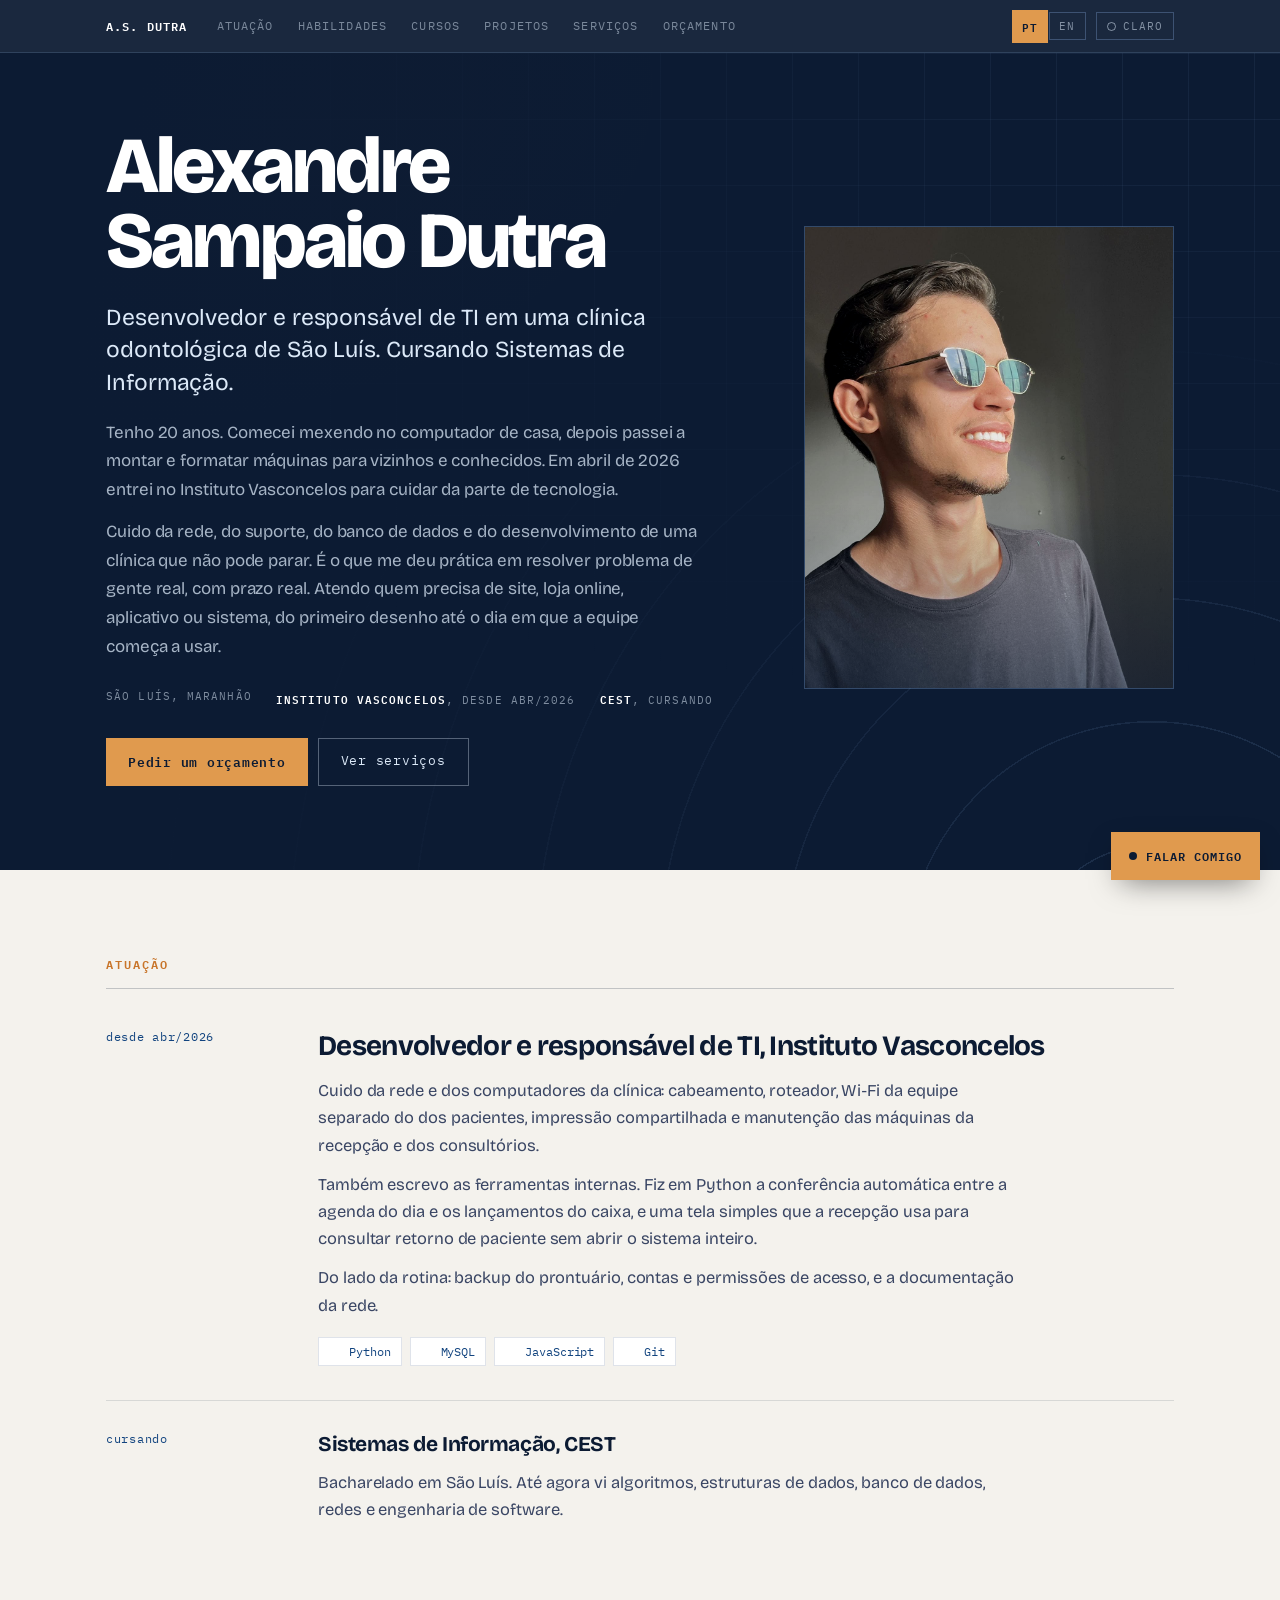
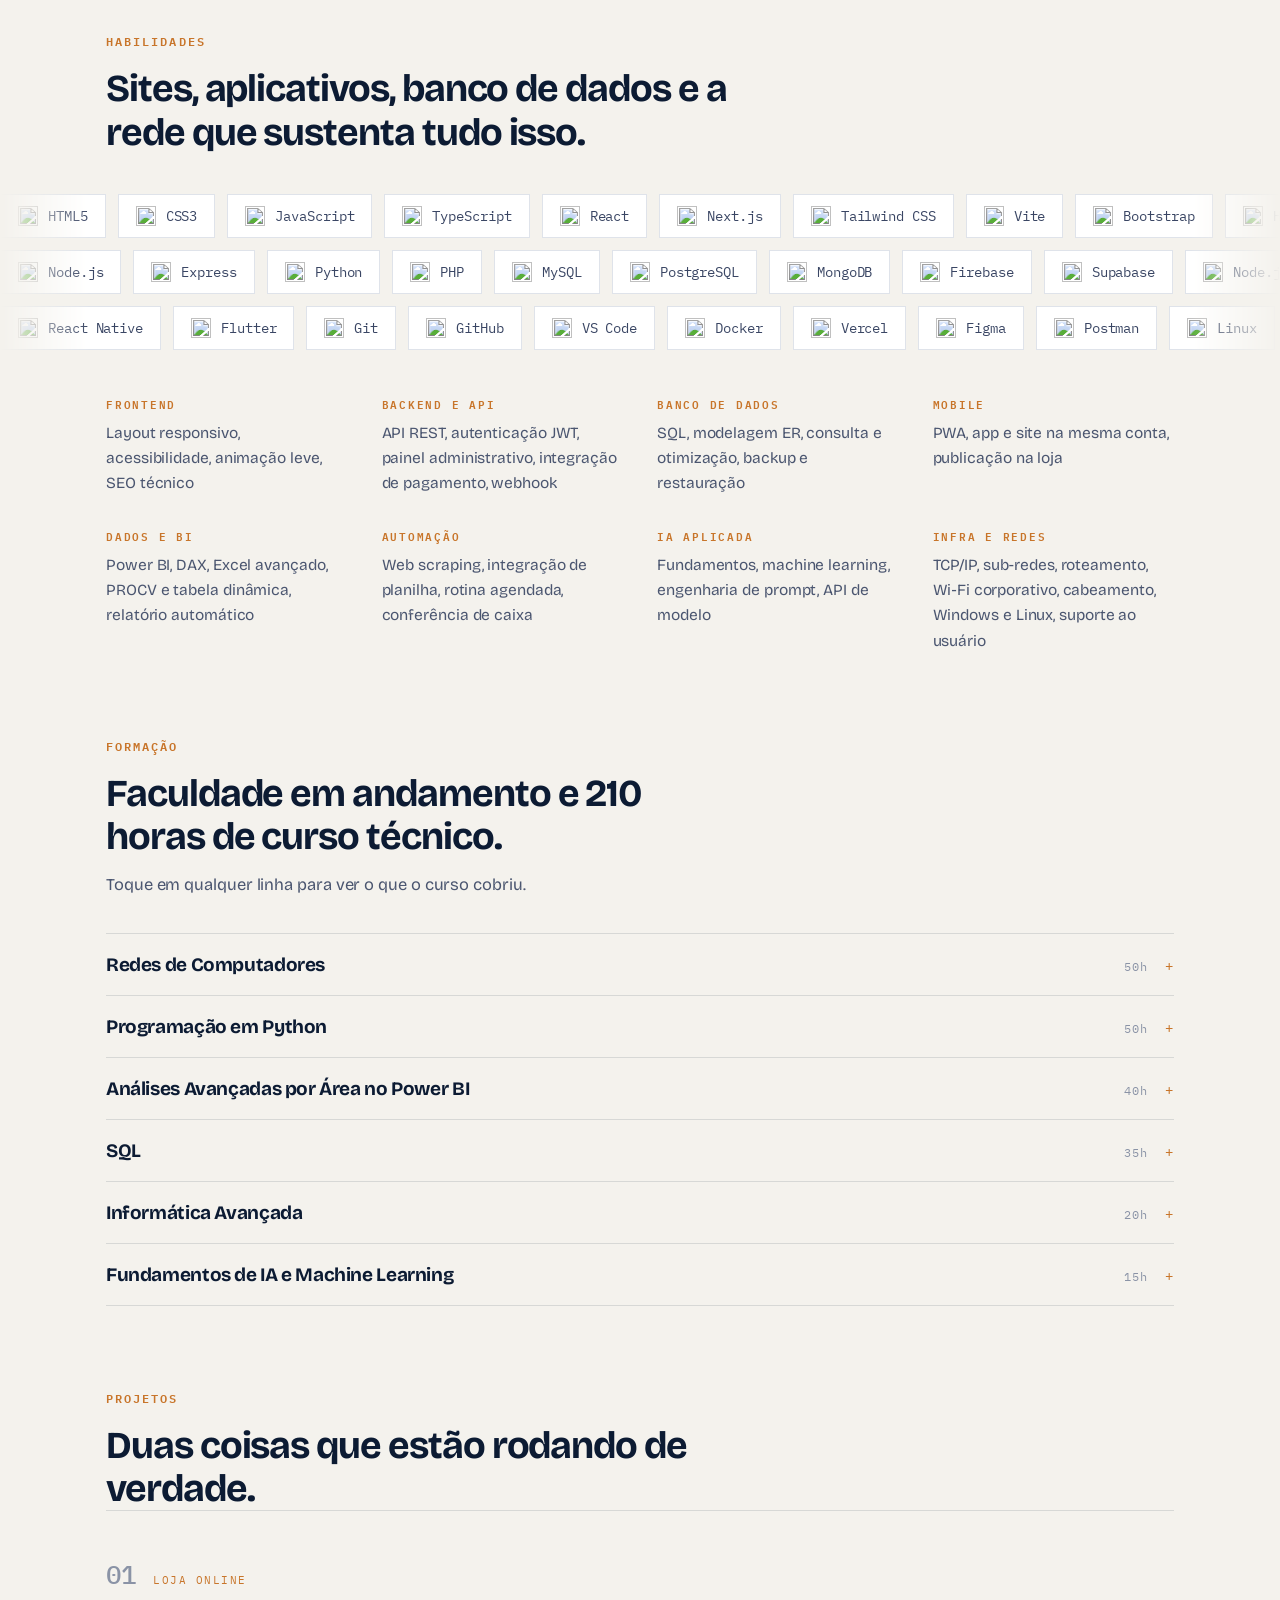
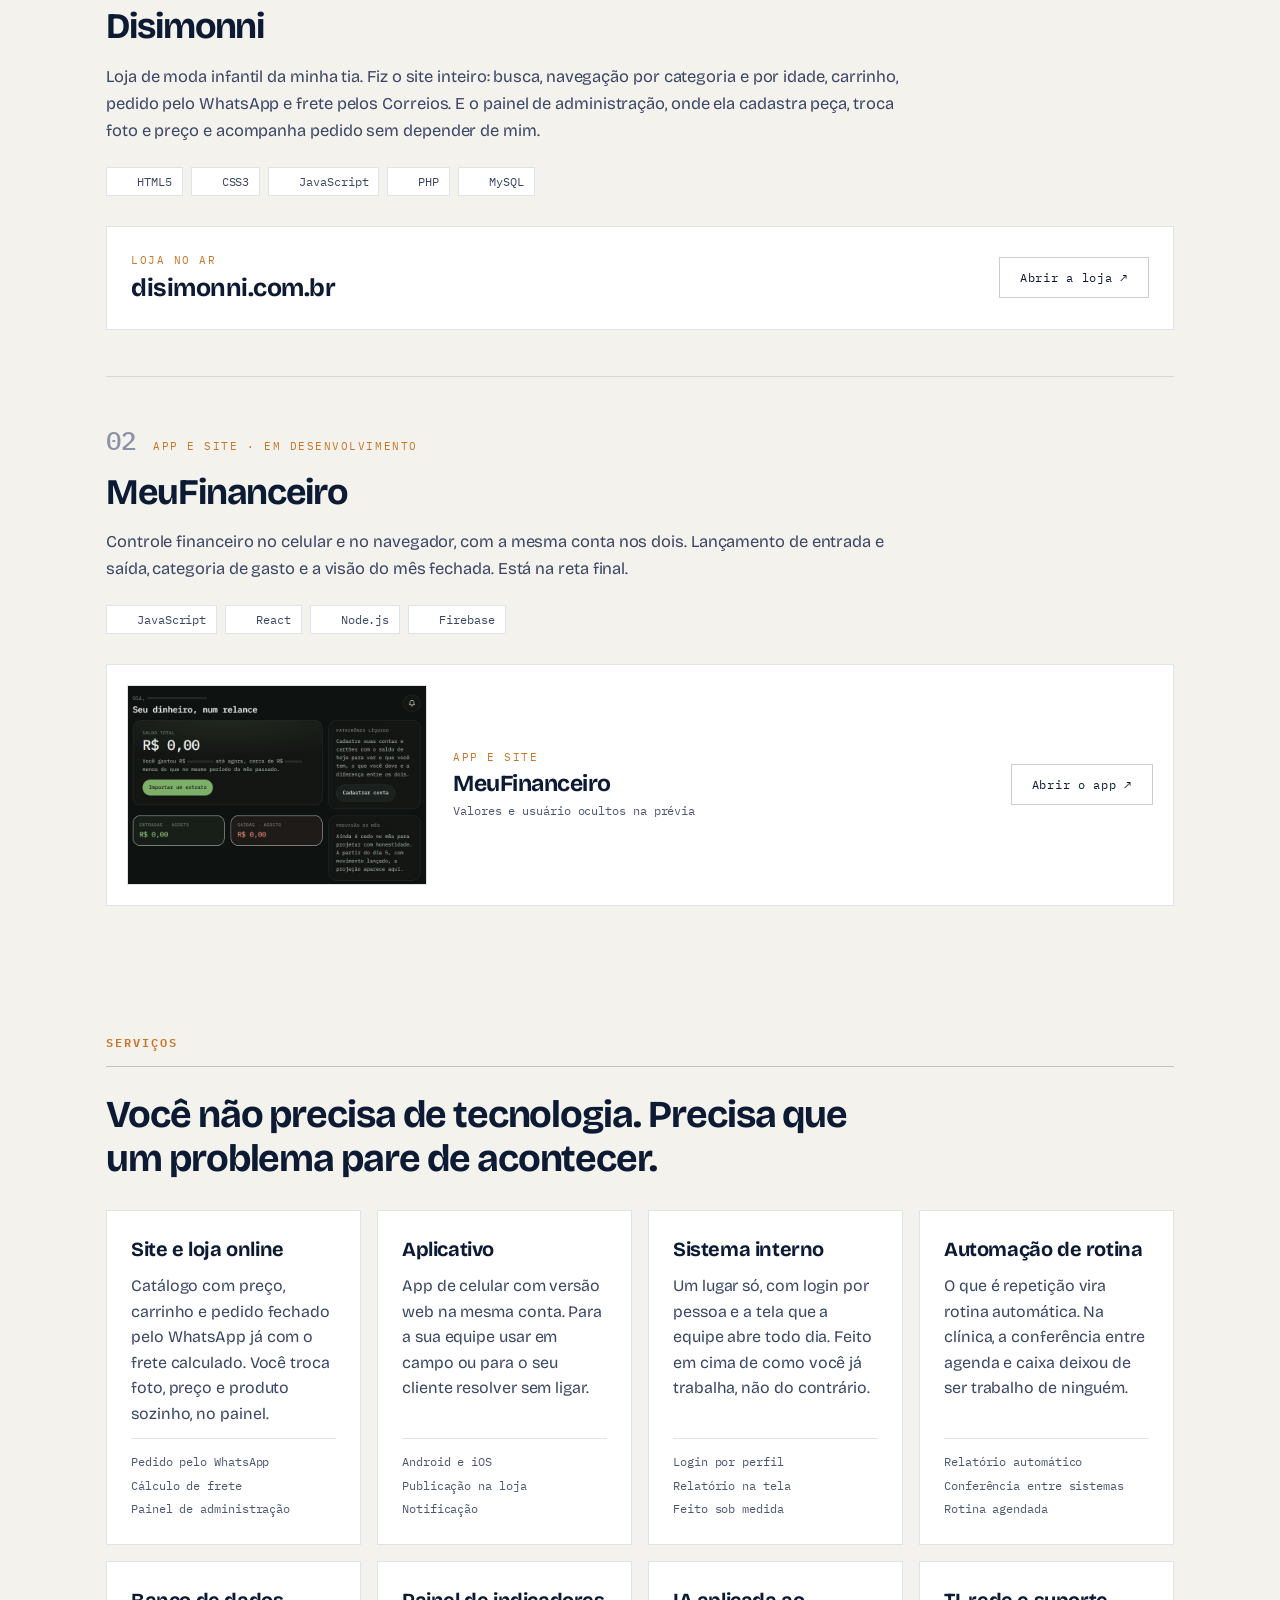
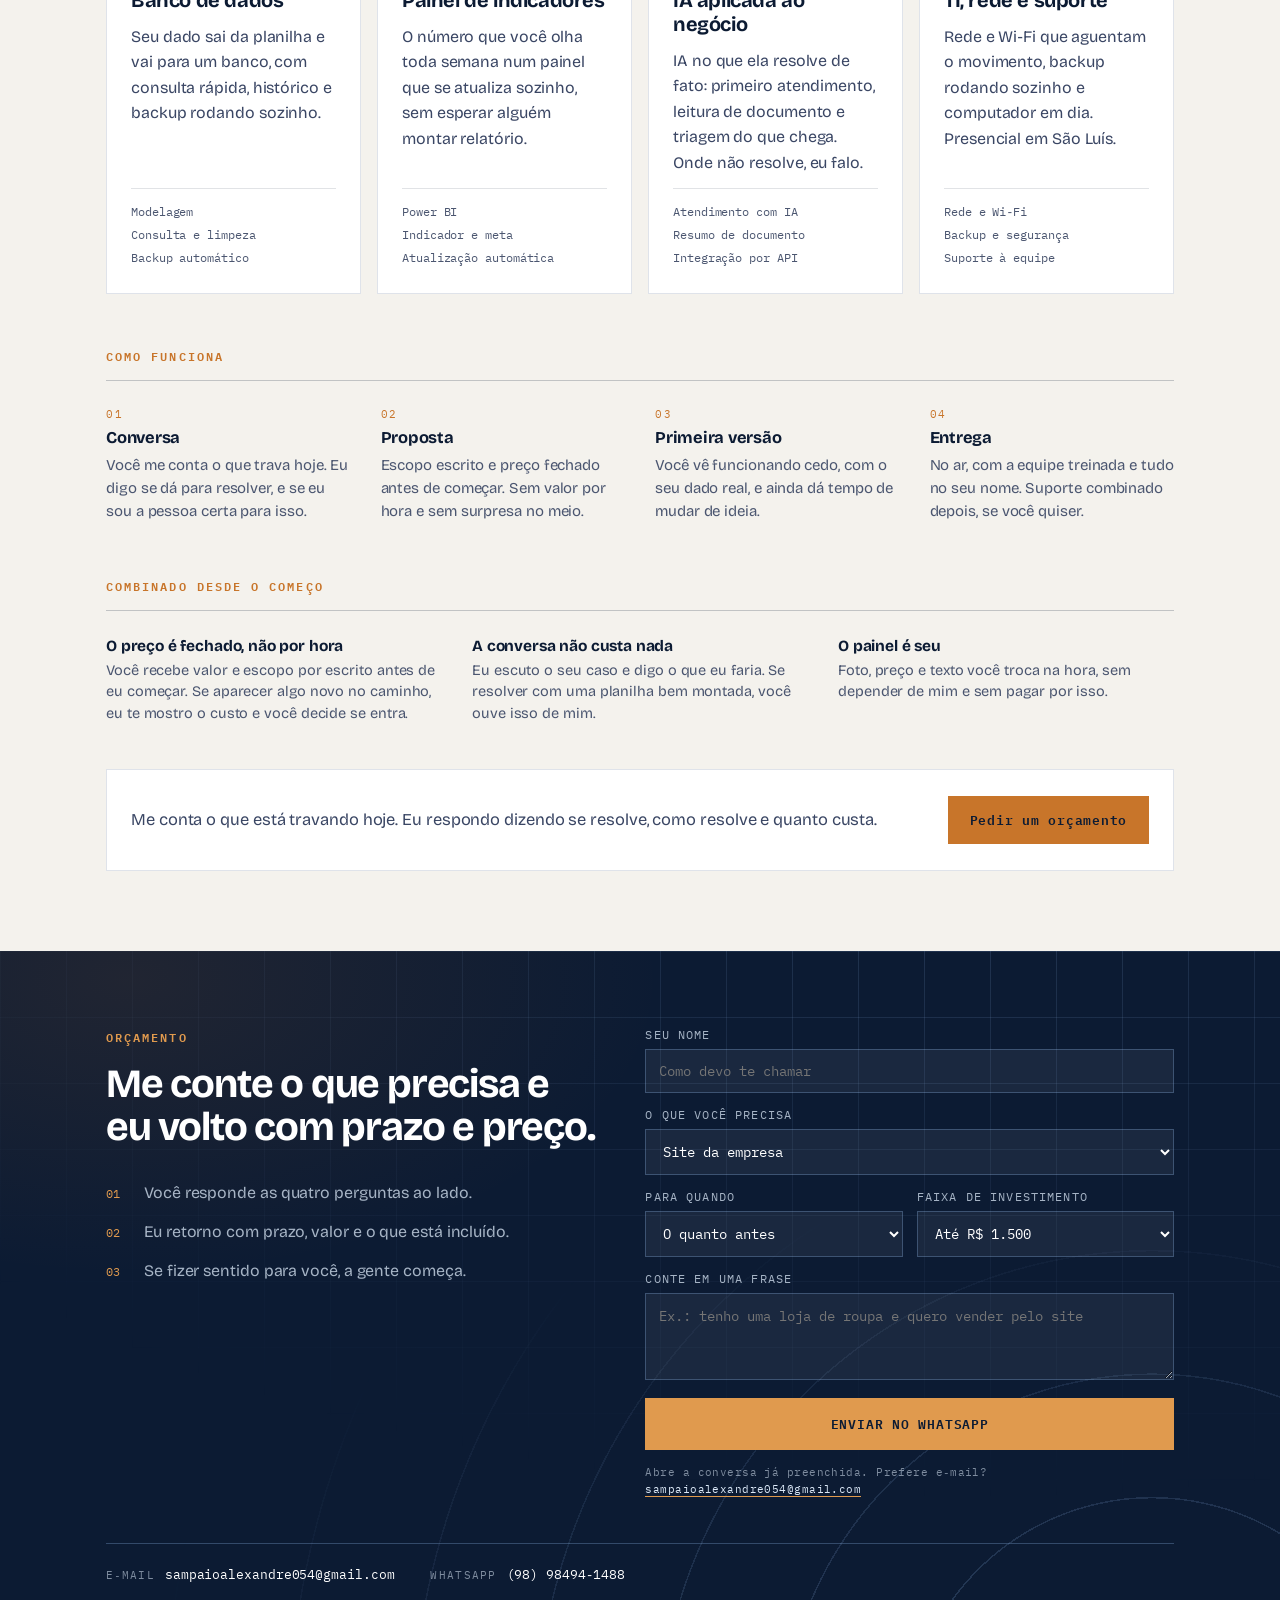
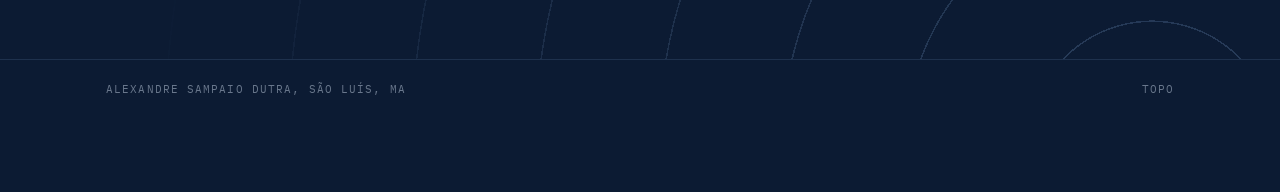
==== index.html @ 3e5a9977 "feat: portfolio estatico gerado a partir do projeto Claude Design Converte o arquivo .dc.html (runti" ====
<!DOCTYPE html>
<html lang="pt-BR">
<head>
<meta charset="utf-8">
<meta name="viewport" content="width=device-width, initial-scale=1">
<title>Alexandre Sampaio Dutra · Desenvolvedor e responsável de TI | São Luís, MA</title>
<meta name="description" content="Faço site, loja online, aplicativo, automação de planilha e cuido de rede e suporte. Atendo em São Luís e remoto. Peça um orçamento pelo WhatsApp.">
<meta name="author" content="Alexandre Sampaio Dutra">
<meta name="theme-color" content="#0C1B33">
<link rel="icon" type="image/png" href="assets/favicon.png">
<link rel="apple-touch-icon" href="assets/favicon.png">
<meta property="og:type" content="website">
<meta property="og:locale" content="pt_BR">
<meta property="og:site_name" content="Alexandre Sampaio Dutra">
<!-- TROCAR os três endereços abaixo pelo seu domínio quando o site for publicado.
     Sem isso a prévia com imagem NÃO aparece no WhatsApp, Instagram ou LinkedIn. -->
<meta property="og:url" content="https://SEU-DOMINIO.com.br/">
<meta property="og:title" content="Alexandre Sampaio Dutra · Desenvolvedor e responsável de TI">
<meta property="og:description" content="Site, loja online, aplicativo, automação e rede. São Luís, MA, e remoto. Peça um orçamento pelo WhatsApp.">
<meta property="og:image" content="https://SEU-DOMINIO.com.br/assets/compartilhar.png">
<meta property="og:image:width" content="1200">
<meta property="og:image:height" content="630">
<meta property="og:image:alt" content="Alexandre Sampaio Dutra, desenvolvedor e responsável de TI">
<meta name="twitter:card" content="summary_large_image">
<meta name="twitter:title" content="Alexandre Sampaio Dutra · Desenvolvedor e responsável de TI">
<meta name="twitter:description" content="Site, loja online, aplicativo, automação e rede. São Luís, MA, e remoto.">
<meta name="twitter:image" content="https://SEU-DOMINIO.com.br/assets/compartilhar.png">
<script type="application/ld+json">
{
  "@context": "https://schema.org",
  "@type": "Person",
  "name": "Alexandre Sampaio Dutra",
  "jobTitle": "Desenvolvedor e responsável de TI",
  "email": "mailto:sampaioalexandre054@gmail.com",
  "telephone": "+5598984941488",
  "address": { "@type": "PostalAddress", "addressLocality": "São Luís", "addressRegion": "MA", "addressCountry": "BR" },
  "worksFor": { "@type": "Organization", "name": "Instituto Vasconcelos" },
  "alumniOf": { "@type": "CollegeOrUniversity", "name": "CEST, Faculdade Santa Terezinha" },
  "knowsAbout": ["Desenvolvimento web", "Aplicativos", "SQL", "Python", "Redes de computadores", "Suporte de TI", "Automação"]
}
</script>
<script>
(function(){try{
  var t=localStorage.getItem('asd-tema');
  if(t==='escuro')document.documentElement.dataset.tema='escuro';
  var i=localStorage.getItem('asd-idioma');
  if(i==='en')document.documentElement.lang='en';
}catch(e){}})();
</script>
<link rel="preconnect" href="https://fonts.googleapis.com">
<link rel="preconnect" href="https://fonts.gstatic.com" crossorigin="">
<link href="https://fonts.googleapis.com/css2?family=Bricolage+Grotesque:opsz,wght@12..96,300;12..96,400;12..96,500;12..96,600;12..96,700;12..96,800&amp;family=IBM+Plex+Mono:wght@400;500;600&amp;display=swap" rel="stylesheet">
<style>
  :root{
    --pagina:#F4F2ED;--faixa:#0C1B33;--texto:#0C1B33;--texto2:#3A4664;--texto3:#4B5670;--texto4:#8A93A6;
    --linha:rgba(12,27,51,.12);--linhaForte:rgba(12,27,51,.22);--borda:#DFE3EA;--cartao:#fff;
    --azul:#12447F;--acento:#C8752A;--acento2:#E09A4E;--sobreAcento:#0C1B33;
    --header:rgba(12,27,51,.94);--faixaTexto:#DCE9F8;--faixaTexto2:rgba(220,233,248,.74);
    --faixaTexto3:rgba(220,233,248,.55);--faixaTexto4:rgba(220,233,248,.45);--faixaBorda2:rgba(220,233,248,.35);
    --faixaLinha:rgba(143,182,232,.3);--faixaLinha2:rgba(143,182,232,.18);--faixaLinha3:rgba(143,182,232,.14);
    --faixaAzul:#8FB6E8;--navLink:rgba(220,233,248,.5);
    --veu:linear-gradient(105deg,#0C1B33 10%,rgba(12,27,51,.7) 55%,rgba(12,27,51,.25) 100%);
    --veuFoto:linear-gradient(180deg,rgba(12,27,51,0) 60%,rgba(12,27,51,.5) 100%);
    --grade:linear-gradient(to right,rgba(143,182,232,.17) 0 1px,transparent 1px),linear-gradient(to bottom,rgba(143,182,232,.17) 0 1px,transparent 1px);
    --gradeTam:66px 66px,66px 66px;
    --gradeMask:radial-gradient(125% 105% at 76% -6%,#000 0%,rgba(0,0,0,.34) 46%,transparent 80%);
    --arcos:repeating-radial-gradient(circle at 90% 112%,transparent 0 122px,rgba(143,182,232,.24) 122px 123.5px);
    --arcosMask:radial-gradient(95% 92% at 90% 112%,#000 0%,rgba(0,0,0,.5) 54%,transparent 86%);
    --brilho:radial-gradient(58% 58% at 10% 4%,rgba(200,117,42,.11),transparent 72%);--logoMono:none;--logoClarear:none;--fotoFiltro:saturate(.96) contrast(1.03);
  }
  [data-tema="escuro"]{
    --pagina:#0A0A0C;--faixa:#141419;--texto:#EFEFF2;--texto2:#A9A9B6;--texto3:#93939F;--texto4:#6E6E7B;
    --linha:rgba(255,255,255,.09);--linhaForte:rgba(255,255,255,.17);--borda:#2B2B34;--cartao:#17171D;
    --azul:#B7C4FF;--acento:#C7F04A;--acento2:#C7F04A;--sobreAcento:#0A0A0C;
    --header:rgba(10,10,12,.92);--faixaTexto:#EFEFF2;--faixaTexto2:rgba(239,239,242,.66);
    --faixaTexto3:rgba(239,239,242,.5);--faixaTexto4:rgba(239,239,242,.4);--faixaBorda2:rgba(239,239,242,.28);
    --faixaLinha:rgba(255,255,255,.15);--faixaLinha2:rgba(255,255,255,.08);--faixaLinha3:rgba(255,255,255,.06);
    --faixaAzul:#C7F04A;--navLink:rgba(239,239,242,.45);
    --veu:linear-gradient(105deg,#0A0A0C 8%,rgba(10,10,12,.55) 58%,rgba(10,10,12,.15) 100%);
    --veuFoto:linear-gradient(180deg,rgba(10,10,12,0) 52%,rgba(10,10,12,.72) 100%);
    --grade:linear-gradient(to right,rgba(255,255,255,.075) 0 1px,transparent 1px),linear-gradient(to bottom,rgba(255,255,255,.075) 0 1px,transparent 1px);
    --gradeTam:48px 48px,48px 48px;
    --gradeMask:radial-gradient(115% 100% at 70% -8%,#000 0%,rgba(0,0,0,.3) 48%,transparent 82%);
    --arcos:repeating-radial-gradient(circle at 92% 108%,transparent 0 100px,rgba(199,240,74,.2) 100px 101.5px);
    --arcosMask:radial-gradient(88% 86% at 92% 108%,#000 0%,rgba(0,0,0,.46) 54%,transparent 88%);
    --brilho:radial-gradient(56% 50% at 84% 2%,rgba(199,240,74,.13),transparent 70%),radial-gradient(46% 46% at 4% 96%,rgba(126,146,255,.14),transparent 74%);--logoMono:invert(1) brightness(1.9);--logoClarear:brightness(1.75) saturate(1.15);--fotoFiltro:grayscale(.9) contrast(1.05) brightness(.97);
  }
  *{box-sizing:border-box}
  body{margin:0;background:var(--pagina);color:var(--texto);font-family:'Bricolage Grotesque',ui-sans-serif,system-ui,sans-serif;font-size:16.5px;letter-spacing:-.005em;-webkit-font-smoothing:antialiased}
  a{color:var(--azul);text-decoration:none}
  a:hover{color:var(--acento)}
  ::selection{background:var(--azul);color:#fff}
  html{scroll-behavior:smooth;scroll-padding-top:64px}
  :focus-visible{outline:2px solid var(--acento);outline-offset:3px}
  @keyframes sobe{from{opacity:0;transform:translateY(16px)}to{opacity:1;transform:none}}
  @keyframes revela{from{opacity:0}to{opacity:1}}
  @keyframes desliza{from{transform:translate3d(0,0,0)}to{transform:translate3d(-50%,0,0)}}
  @media (prefers-reduced-motion:reduce){*{animation:none !important}}
.dc-if{display:contents}
  .dc-if[hidden]{display:none}
  [data-hv="1"]:hover{color:var(--faixaTexto) !important;border-color:var(--faixaBorda2) !important}
  [data-hv="2"]:hover{background:var(--cartao) !important}
  [data-hv="3"]:hover{border-color:#fff !important;color:#fff !important}
  [data-hv="4"]:hover{border-color:var(--acento) !important}
  [data-hv="5"]:hover{animation-play-state:paused !important}
  [data-hv="6"]:hover{border-color:var(--acento) !important;color:var(--texto) !important}
  [data-hv="7"]:hover{color:var(--acento) !important}
  [data-hv="8"]:hover{background:var(--texto) !important;color:var(--pagina) !important}
  [data-hv="9"]:hover{background:#fff !important}
  [data-hv="10"]:hover{color:var(--acento2) !important}
  [data-hv="11"]:hover{background:#fff !important;color:#0C1B33 !important}
  [data-fc="12"]:focus{left:8px !important}
</style>
</head>
<body>
<div>

  <a href="#atuacao" style="position:absolute;left:-9999px;top:8px;z-index:60;padding:11px 16px;background:var(--acento);color:var(--sobreAcento);font-family:'IBM Plex Mono',monospace;font-size:12px" data-fc="12">Ir para o conteúdo</a>

  <header style="position:sticky;top:0;z-index:40;background:var(--header);backdrop-filter:blur(10px);border-bottom:1px solid var(--faixaLinha2)">
    <nav data-ref="navRef" style="max-width:1120px;margin:0 auto;padding:0 26px;display:flex;align-items:center;justify-content:space-between;gap:18px;font-family:'IBM Plex Mono',monospace;font-size:11.5px;letter-spacing:.1em;text-transform:uppercase">
      <a href="#topo" style="color:#fff;font-weight:600;padding:16px 0">A.S. Dutra</a>

      <div class="dc-if" data-if="pt">
        <div style="flex:1 1 auto;min-width:0;display:flex;gap:2px;overflow-x:auto;scrollbar-width:none;-webkit-mask-image:linear-gradient(to right,transparent,#000 14px,#000 calc(100% - 14px),transparent);mask-image:linear-gradient(to right,transparent,#000 14px,#000 calc(100% - 14px),transparent)">
          <a href="#atuacao" data-sec="atuacao" style="flex:none;white-space:nowrap;color:var(--navLink);padding:16px 11px;border-bottom:2px solid transparent">Atuação</a>
          <a href="#habilidades" data-sec="habilidades" style="flex:none;white-space:nowrap;color:var(--navLink);padding:16px 11px;border-bottom:2px solid transparent">Habilidades</a>
          <a href="#cursos" data-sec="cursos" style="flex:none;white-space:nowrap;color:var(--navLink);padding:16px 11px;border-bottom:2px solid transparent">Cursos</a>
          <a href="#projetos" data-sec="projetos" style="flex:none;white-space:nowrap;color:var(--navLink);padding:16px 11px;border-bottom:2px solid transparent">Projetos</a>
          <a href="#servicos" data-sec="servicos" style="flex:none;white-space:nowrap;color:var(--navLink);padding:16px 11px;border-bottom:2px solid transparent">Serviços</a>
          <a href="#contato" data-sec="contato" style="flex:none;white-space:nowrap;color:var(--navLink);padding:16px 11px;border-bottom:2px solid transparent">Orçamento</a>
        </div>
      </div>
      <div class="dc-if" data-if="en">
        <div style="flex:1 1 auto;min-width:0;display:flex;gap:2px;overflow-x:auto;scrollbar-width:none;-webkit-mask-image:linear-gradient(to right,transparent,#000 14px,#000 calc(100% - 14px),transparent);mask-image:linear-gradient(to right,transparent,#000 14px,#000 calc(100% - 14px),transparent)">
          <a href="#atuacao" data-sec="atuacao" style="flex:none;white-space:nowrap;color:var(--navLink);padding:16px 11px;border-bottom:2px solid transparent">Work</a>
          <a href="#habilidades" data-sec="habilidades" style="flex:none;white-space:nowrap;color:var(--navLink);padding:16px 11px;border-bottom:2px solid transparent">Skills</a>
          <a href="#cursos" data-sec="cursos" style="flex:none;white-space:nowrap;color:var(--navLink);padding:16px 11px;border-bottom:2px solid transparent">Courses</a>
          <a href="#projetos" data-sec="projetos" style="flex:none;white-space:nowrap;color:var(--navLink);padding:16px 11px;border-bottom:2px solid transparent">Projects</a>
          <a href="#servicos" data-sec="servicos" style="flex:none;white-space:nowrap;color:var(--navLink);padding:16px 11px;border-bottom:2px solid transparent">Services</a>
          <a href="#contato" data-sec="contato" style="flex:none;white-space:nowrap;color:var(--navLink);padding:16px 11px;border-bottom:2px solid transparent">Quote</a>
        </div>
      </div>

      <div style="display:flex;align-items:center;gap:10px;font-size:11px;letter-spacing:.1em">
        <div style="display:flex;align-items:center;gap:1px">
          <button data-ref="btPt" data-click="paraPt" style="padding:6px 9px;background:none;border:1px solid var(--faixaLinha);color:var(--faixaTexto3);font-family:inherit;font-size:inherit;letter-spacing:inherit;cursor:pointer">PT</button>
          <button data-ref="btEn" data-click="paraEn" style="padding:6px 9px;background:none;border:1px solid var(--faixaLinha);color:var(--faixaTexto3);font-family:inherit;font-size:inherit;letter-spacing:inherit;cursor:pointer">EN</button>
        </div>
        <button data-click="trocaTema" data-title="rotuloTema" style="display:flex;align-items:center;gap:7px;padding:6px 10px;background:none;border:1px solid var(--faixaLinha);color:var(--faixaTexto3);font-family:inherit;font-size:inherit;letter-spacing:inherit;text-transform:uppercase;cursor:pointer" data-hv="1">
          <span data-ref="marcaTema" style="width:9px;height:9px;border-radius:50%;background:var(--faixaAzul);flex:none"></span><span data-text="rotuloTema"></span>
        </button>
      </div>
    </nav>
  </header>

  <section id="topo" style="position:relative;background:var(--faixa);color:var(--faixaTexto);overflow:hidden">








    <div style="position:absolute;inset:0;background-image:var(--grade);background-size:var(--gradeTam);-webkit-mask-image:var(--gradeMask);mask-image:var(--gradeMask)"></div>
    <div style="position:absolute;inset:0;background-image:var(--arcos);-webkit-mask-image:var(--arcosMask);mask-image:var(--arcosMask)"></div>
    <div style="position:absolute;inset:0;background-image:var(--brilho)"></div>

    <div style="position:absolute;inset:0;background:var(--veu)"></div>


    <div style="position:relative;max-width:1120px;margin:0 auto;padding:76px 26px 84px;display:flex;flex-wrap:wrap;gap:56px;align-items:center">

      <div style="flex:1.25 1 430px;min-width:0;animation:sobe .7s cubic-bezier(.2,.8,.2,1) both">
        <h1 style="margin:0;font-family:'Bricolage Grotesque',sans-serif;font-weight:800;font-size:clamp(42px,6.2vw,80px);line-height:.94;letter-spacing:-.035em;color:#fff;text-wrap:balance">Alexandre<br>Sampaio Dutra</h1>

        <div class="dc-if" data-if="pt">
          <div>
            <p style="margin:24px 0 0;font-family:'Bricolage Grotesque',sans-serif;font-weight:400;font-size:clamp(19px,2vw,23px);line-height:1.4;color:var(--faixaTexto);max-width:46ch">Desenvolvedor e responsável de TI em uma clínica odontológica de São Luís. Cursando Sistemas de Informação.</p>
            <p style="margin:20px 0 0;font-size:17px;line-height:1.68;color:var(--faixaTexto2);max-width:54ch">Tenho 20 anos. Comecei mexendo no computador de casa, depois passei a montar e formatar máquinas para vizinhos e conhecidos. Em abril de 2026 entrei no Instituto Vasconcelos para cuidar da parte de tecnologia.</p>
            <p style="margin:14px 0 0;font-size:17px;line-height:1.68;color:var(--faixaTexto2);max-width:54ch">Cuido da rede, do suporte, do banco de dados e do desenvolvimento de uma clínica que não pode parar. É o que me deu prática em resolver problema de gente real, com prazo real. Atendo quem precisa de site, loja online, aplicativo ou sistema, do primeiro desenho até o dia em que a equipe começa a usar.</p>
            <div style="margin-top:28px;display:flex;flex-wrap:wrap;gap:8px 24px;font-family:'IBM Plex Mono',monospace;font-size:11px;letter-spacing:.1em;text-transform:uppercase;color:var(--faixaTexto3)">
              <span>São Luís, Maranhão</span>
              <span><strong style="color:#fff;font-weight:600">Instituto Vasconcelos</strong>, desde abr/2026</span>
              <span><strong style="color:#fff;font-weight:600">CEST</strong>, cursando</span>
            </div>
            <div style="margin-top:30px;display:flex;flex-wrap:wrap;gap:10px;font-family:'IBM Plex Mono',monospace;font-size:12.5px;letter-spacing:.06em">
              <a href="#contato" style="padding:13px 22px;background:var(--acento2);color:var(--sobreAcento);font-weight:600" data-hv="2">Pedir um orçamento</a>
              <a href="#servicos" style="padding:13px 22px;border:1px solid var(--faixaBorda2);color:var(--faixaTexto)" data-hv="3">Ver serviços</a>
            </div>
          </div>
        </div>
        <div class="dc-if" data-if="en">
          <div>
            <p style="margin:24px 0 0;font-family:'Bricolage Grotesque',sans-serif;font-weight:400;font-size:clamp(19px,2vw,23px);line-height:1.4;color:var(--faixaTexto);max-width:46ch">Developer and IT lead at a dental clinic in São Luís, Brazil. Studying Information Systems.</p>
            <p style="margin:20px 0 0;font-size:17px;line-height:1.68;color:var(--faixaTexto2);max-width:54ch">I am 20. I started with the family computer, then built and reinstalled machines for neighbours and friends. In April 2026 I joined Instituto Vasconcelos to look after everything technical.</p>
            <p style="margin:14px 0 0;font-size:17px;line-height:1.68;color:var(--faixaTexto2);max-width:54ch">I run the network, the support, the databases and the development for a clinic that cannot afford downtime. That is what taught me to solve real people's problems against real deadlines. I take on websites, online shops, apps and internal systems, from the first sketch to the day the team starts using it.</p>
            <div style="margin-top:28px;display:flex;flex-wrap:wrap;gap:8px 24px;font-family:'IBM Plex Mono',monospace;font-size:11px;letter-spacing:.1em;text-transform:uppercase;color:var(--faixaTexto3)">
              <span>São Luís, Brazil</span>
              <span><strong style="color:#fff;font-weight:600">Instituto Vasconcelos</strong>, since apr 2026</span>
              <span><strong style="color:#fff;font-weight:600">CEST</strong>, in progress</span>
            </div>
            <div style="margin-top:30px;display:flex;flex-wrap:wrap;gap:10px;font-family:'IBM Plex Mono',monospace;font-size:12.5px;letter-spacing:.06em">
              <a href="#contato" style="padding:13px 22px;background:var(--acento2);color:var(--sobreAcento);font-weight:600" data-hv="2">Ask for a quote</a>
              <a href="#servicos" style="padding:13px 22px;border:1px solid var(--faixaBorda2);color:var(--faixaTexto)" data-hv="3">See services</a>
            </div>
          </div>
        </div>
      </div>

      <div style="flex:.8 1 300px;min-width:0;max-width:370px;animation:revela .9s ease .2s both">
        <div style="position:relative;aspect-ratio:4/5;border:1px solid var(--faixaLinha)">
          <div data-ref="fotoRef" style="position:absolute;inset:0;background-image:url('assets/alexandre.jpeg');background-size:cover;background-position:50% 22%;filter:saturate(.92) contrast(1.02)"></div>
          <div style="position:absolute;inset:0;background:var(--veuFoto)"></div>
        </div>
      </div>
    </div>
  </section>

  <section id="atuacao" style="max-width:1120px;margin:0 auto;padding:84px 26px 0">
    <div class="dc-if" data-if="pt">
      <div>
        <h2 style="margin:0 0 6px;font-family:'IBM Plex Mono',monospace;font-size:11.5px;font-weight:600;letter-spacing:.18em;text-transform:uppercase;color:var(--acento);padding-bottom:14px;border-bottom:1px solid var(--linhaForte)">Atuação</h2>

        <article style="display:flex;flex-wrap:wrap;gap:26px 32px;padding:34px 0;border-bottom:1px solid var(--linha)">
          <p style="flex:0 1 180px;margin:0;font-family:'IBM Plex Mono',monospace;font-size:12px;letter-spacing:.06em;color:var(--azul)">desde abr/2026</p>
          <div style="flex:3 1 420px;min-width:0">
            <h3 style="margin:0;font-family:'Bricolage Grotesque',sans-serif;font-weight:700;font-size:clamp(23px,2.5vw,28px);letter-spacing:-.025em">Desenvolvedor e responsável de TI, Instituto Vasconcelos</h3>
            <p style="margin:14px 0 0;font-size:16.5px;line-height:1.65;color:var(--texto2);max-width:64ch">Cuido da rede e dos computadores da clínica: cabeamento, roteador, Wi‑Fi da equipe separado do dos pacientes, impressão compartilhada e manutenção das máquinas da recepção e dos consultórios.</p>
            <p style="margin:12px 0 0;font-size:16.5px;line-height:1.65;color:var(--texto2);max-width:64ch">Também escrevo as ferramentas internas. Fiz em Python a conferência automática entre a agenda do dia e os lançamentos do caixa, e uma tela simples que a recepção usa para consultar retorno de paciente sem abrir o sistema inteiro.</p>
            <p style="margin:12px 0 0;font-size:16.5px;line-height:1.65;color:var(--texto2);max-width:64ch">Do lado da rotina: backup do prontuário, contas e permissões de acesso, e a documentação da rede.</p>
            <div style="margin-top:18px;display:flex;flex-wrap:wrap;gap:8px">
              <span style="display:inline-flex;align-items:center;gap:6px;padding:6px 10px;background:var(--cartao);border:1px solid var(--borda);font-family:'IBM Plex Mono',monospace;font-size:12px;color:var(--azul)" data-hv="4"><img src="https://cdn.jsdelivr.net/gh/devicons/devicon@latest/icons/python/python-original.svg" alt="" width="14" height="14" style="display:block;flex:none">Python</span>
              <span style="display:inline-flex;align-items:center;gap:6px;padding:6px 10px;background:var(--cartao);border:1px solid var(--borda);font-family:'IBM Plex Mono',monospace;font-size:12px;color:var(--azul)" data-hv="4"><img src="https://cdn.jsdelivr.net/gh/devicons/devicon@latest/icons/mysql/mysql-original.svg" alt="" width="14" height="14" style="display:block;flex:none;filter:var(--logoClarear)">MySQL</span>
              <span style="display:inline-flex;align-items:center;gap:6px;padding:6px 10px;background:var(--cartao);border:1px solid var(--borda);font-family:'IBM Plex Mono',monospace;font-size:12px;color:var(--azul)" data-hv="4"><img src="https://cdn.jsdelivr.net/gh/devicons/devicon@latest/icons/javascript/javascript-original.svg" alt="" width="14" height="14" style="display:block;flex:none">JavaScript</span>
              <span style="display:inline-flex;align-items:center;gap:6px;padding:6px 10px;background:var(--cartao);border:1px solid var(--borda);font-family:'IBM Plex Mono',monospace;font-size:12px;color:var(--azul)" data-hv="4"><img src="https://cdn.jsdelivr.net/gh/devicons/devicon@latest/icons/git/git-original.svg" alt="" width="14" height="14" style="display:block;flex:none">Git</span>
            </div>
          </div>
        </article>

        <article style="display:flex;flex-wrap:wrap;gap:16px 32px;padding:30px 0">
          <p style="flex:0 1 180px;margin:0;font-family:'IBM Plex Mono',monospace;font-size:12px;letter-spacing:.06em;color:var(--azul)">cursando</p>
          <div style="flex:3 1 420px;min-width:0">
            <h3 style="margin:0;font-family:'Bricolage Grotesque',sans-serif;font-weight:700;font-size:21px;letter-spacing:-.02em">Sistemas de Informação, CEST</h3>
            <p style="margin:12px 0 0;font-size:16.5px;line-height:1.65;color:var(--texto2);max-width:64ch">Bacharelado em São Luís. Até agora vi algoritmos, estruturas de dados, banco de dados, redes e engenharia de software.</p>
          </div>
        </article>
      </div>
    </div>
    <div class="dc-if" data-if="en">
      <div>
        <h2 style="margin:0 0 6px;font-family:'IBM Plex Mono',monospace;font-size:11.5px;font-weight:600;letter-spacing:.18em;text-transform:uppercase;color:var(--acento);padding-bottom:14px;border-bottom:1px solid var(--linhaForte)">Work</h2>

        <article style="display:flex;flex-wrap:wrap;gap:26px 32px;padding:34px 0;border-bottom:1px solid var(--linha)">
          <p style="flex:0 1 180px;margin:0;font-family:'IBM Plex Mono',monospace;font-size:12px;letter-spacing:.06em;color:var(--azul)">apr 2026 to now</p>
          <div style="flex:3 1 420px;min-width:0">
            <h3 style="margin:0;font-family:'Bricolage Grotesque',sans-serif;font-weight:700;font-size:clamp(23px,2.5vw,28px);letter-spacing:-.025em">Developer and IT lead, Instituto Vasconcelos</h3>
            <p style="margin:14px 0 0;font-size:16.5px;line-height:1.65;color:var(--texto2);max-width:64ch">I look after the clinic's network and computers: cabling, router, a staff Wi‑Fi kept separate from the patient one, shared printing, and the machines at reception and in the treatment rooms.</p>
            <p style="margin:12px 0 0;font-size:16.5px;line-height:1.65;color:var(--texto2);max-width:64ch">I also write the internal tools. In Python I automated the daily check between the appointment book and the till entries, and built a simple screen reception uses to look up returning patients without opening the whole system.</p>
            <p style="margin:12px 0 0;font-size:16.5px;line-height:1.65;color:var(--texto2);max-width:64ch">On the routine side: patient‑record backups, user accounts and access permissions, and the network documentation.</p>
            <div style="margin-top:18px;display:flex;flex-wrap:wrap;gap:8px">
              <span style="display:inline-flex;align-items:center;gap:6px;padding:6px 10px;background:var(--cartao);border:1px solid var(--borda);font-family:'IBM Plex Mono',monospace;font-size:12px;color:var(--azul)" data-hv="4"><img src="https://cdn.jsdelivr.net/gh/devicons/devicon@latest/icons/python/python-original.svg" alt="" width="14" height="14" style="display:block;flex:none">Python</span>
              <span style="display:inline-flex;align-items:center;gap:6px;padding:6px 10px;background:var(--cartao);border:1px solid var(--borda);font-family:'IBM Plex Mono',monospace;font-size:12px;color:var(--azul)" data-hv="4"><img src="https://cdn.jsdelivr.net/gh/devicons/devicon@latest/icons/mysql/mysql-original.svg" alt="" width="14" height="14" style="display:block;flex:none;filter:var(--logoClarear)">MySQL</span>
              <span style="display:inline-flex;align-items:center;gap:6px;padding:6px 10px;background:var(--cartao);border:1px solid var(--borda);font-family:'IBM Plex Mono',monospace;font-size:12px;color:var(--azul)" data-hv="4"><img src="https://cdn.jsdelivr.net/gh/devicons/devicon@latest/icons/javascript/javascript-original.svg" alt="" width="14" height="14" style="display:block;flex:none">JavaScript</span>
              <span style="display:inline-flex;align-items:center;gap:6px;padding:6px 10px;background:var(--cartao);border:1px solid var(--borda);font-family:'IBM Plex Mono',monospace;font-size:12px;color:var(--azul)" data-hv="4"><img src="https://cdn.jsdelivr.net/gh/devicons/devicon@latest/icons/git/git-original.svg" alt="" width="14" height="14" style="display:block;flex:none">Git</span>
            </div>
          </div>
        </article>

        <article style="display:flex;flex-wrap:wrap;gap:16px 32px;padding:30px 0">
          <p style="flex:0 1 180px;margin:0;font-family:'IBM Plex Mono',monospace;font-size:12px;letter-spacing:.06em;color:var(--azul)">in progress</p>
          <div style="flex:3 1 420px;min-width:0">
            <h3 style="margin:0;font-family:'Bricolage Grotesque',sans-serif;font-weight:700;font-size:21px;letter-spacing:-.02em">Information Systems, CEST</h3>
            <p style="margin:12px 0 0;font-size:16.5px;line-height:1.65;color:var(--texto2);max-width:64ch">Bachelor's degree in São Luís. So far: algorithms, data structures, databases, networks and software engineering.</p>
          </div>
        </article>
      </div>
    </div>
  </section>

  <section id="habilidades" style="padding:78px 0 0">
    <div style="max-width:1120px;margin:0 auto;padding:0 26px">
      <div class="dc-if" data-if="pt">
      <div style="max-width:640px">
          <h2 style="margin:0;font-family:'IBM Plex Mono',monospace;font-size:11.5px;font-weight:600;letter-spacing:.18em;text-transform:uppercase;color:var(--acento)">Habilidades</h2>
          <p style="margin:16px 0 0;font-family:'Bricolage Grotesque',sans-serif;font-weight:700;font-size:clamp(26px,3.4vw,38px);line-height:1.14;letter-spacing:-.028em">Sites, aplicativos, banco de dados e a rede que sustenta tudo isso.</p>
        </div>
      </div>
      <div class="dc-if" data-if="en">
      <div style="max-width:640px">
          <h2 style="margin:0;font-family:'IBM Plex Mono',monospace;font-size:11.5px;font-weight:600;letter-spacing:.18em;text-transform:uppercase;color:var(--acento)">Skills</h2>
          <p style="margin:16px 0 0;font-family:'Bricolage Grotesque',sans-serif;font-weight:700;font-size:clamp(26px,3.4vw,38px);line-height:1.14;letter-spacing:-.028em">Websites, apps, databases and the network that keeps them running.</p>
        </div>
      </div>
    </div>

    <div aria-hidden="true" style="margin-top:40px;display:flex;flex-direction:column;gap:12px">
      <div style="position:relative;height:44px;overflow:hidden;-webkit-mask-image:linear-gradient(to right,transparent,#000 7%,#000 93%,transparent);mask-image:linear-gradient(to right,transparent,#000 7%,#000 93%,transparent)">
        <div style="position:absolute;top:0;left:0;display:flex;gap:12px;width:max-content;animation:desliza 44s linear infinite" data-hv="5">
            <span style="display:inline-flex;align-items:center;gap:10px;flex:none;padding:11px 17px;background:var(--cartao);border:1px solid var(--borda);font-family:'IBM Plex Mono',monospace;font-size:13.5px;color:var(--texto2)" data-hv="6"><img src="https://cdn.jsdelivr.net/gh/devicons/devicon@latest/icons/html5/html5-original.svg" alt="" width="20" height="20" loading="lazy" style="display:block;flex:none;filter:none">HTML5</span>
            <span style="display:inline-flex;align-items:center;gap:10px;flex:none;padding:11px 17px;background:var(--cartao);border:1px solid var(--borda);font-family:'IBM Plex Mono',monospace;font-size:13.5px;color:var(--texto2)" data-hv="6"><img src="https://cdn.jsdelivr.net/gh/devicons/devicon@latest/icons/css3/css3-original.svg" alt="" width="20" height="20" loading="lazy" style="display:block;flex:none;filter:none">CSS3</span>
            <span style="display:inline-flex;align-items:center;gap:10px;flex:none;padding:11px 17px;background:var(--cartao);border:1px solid var(--borda);font-family:'IBM Plex Mono',monospace;font-size:13.5px;color:var(--texto2)" data-hv="6"><img src="https://cdn.jsdelivr.net/gh/devicons/devicon@latest/icons/javascript/javascript-original.svg" alt="" width="20" height="20" loading="lazy" style="display:block;flex:none;filter:none">JavaScript</span>
            <span style="display:inline-flex;align-items:center;gap:10px;flex:none;padding:11px 17px;background:var(--cartao);border:1px solid var(--borda);font-family:'IBM Plex Mono',monospace;font-size:13.5px;color:var(--texto2)" data-hv="6"><img src="https://cdn.jsdelivr.net/gh/devicons/devicon@latest/icons/typescript/typescript-original.svg" alt="" width="20" height="20" loading="lazy" style="display:block;flex:none;filter:none">TypeScript</span>
            <span style="display:inline-flex;align-items:center;gap:10px;flex:none;padding:11px 17px;background:var(--cartao);border:1px solid var(--borda);font-family:'IBM Plex Mono',monospace;font-size:13.5px;color:var(--texto2)" data-hv="6"><img src="https://cdn.jsdelivr.net/gh/devicons/devicon@latest/icons/react/react-original.svg" alt="" width="20" height="20" loading="lazy" style="display:block;flex:none;filter:none">React</span>
            <span style="display:inline-flex;align-items:center;gap:10px;flex:none;padding:11px 17px;background:var(--cartao);border:1px solid var(--borda);font-family:'IBM Plex Mono',monospace;font-size:13.5px;color:var(--texto2)" data-hv="6"><img src="https://cdn.jsdelivr.net/gh/devicons/devicon@latest/icons/nextjs/nextjs-original.svg" alt="" width="20" height="20" loading="lazy" style="display:block;flex:none;filter:var(--logoMono)">Next.js</span>
            <span style="display:inline-flex;align-items:center;gap:10px;flex:none;padding:11px 17px;background:var(--cartao);border:1px solid var(--borda);font-family:'IBM Plex Mono',monospace;font-size:13.5px;color:var(--texto2)" data-hv="6"><img src="https://cdn.jsdelivr.net/gh/devicons/devicon@latest/icons/tailwindcss/tailwindcss-original.svg" alt="" width="20" height="20" loading="lazy" style="display:block;flex:none;filter:none">Tailwind CSS</span>
            <span style="display:inline-flex;align-items:center;gap:10px;flex:none;padding:11px 17px;background:var(--cartao);border:1px solid var(--borda);font-family:'IBM Plex Mono',monospace;font-size:13.5px;color:var(--texto2)" data-hv="6"><img src="https://cdn.jsdelivr.net/gh/devicons/devicon@latest/icons/vitejs/vitejs-original.svg" alt="" width="20" height="20" loading="lazy" style="display:block;flex:none;filter:none">Vite</span>
            <span style="display:inline-flex;align-items:center;gap:10px;flex:none;padding:11px 17px;background:var(--cartao);border:1px solid var(--borda);font-family:'IBM Plex Mono',monospace;font-size:13.5px;color:var(--texto2)" data-hv="6"><img src="https://cdn.jsdelivr.net/gh/devicons/devicon@latest/icons/bootstrap/bootstrap-original.svg" alt="" width="20" height="20" loading="lazy" style="display:block;flex:none;filter:none">Bootstrap</span>
            <span style="display:inline-flex;align-items:center;gap:10px;flex:none;padding:11px 17px;background:var(--cartao);border:1px solid var(--borda);font-family:'IBM Plex Mono',monospace;font-size:13.5px;color:var(--texto2)" data-hv="6"><img src="https://cdn.jsdelivr.net/gh/devicons/devicon@latest/icons/html5/html5-original.svg" alt="" width="20" height="20" loading="lazy" style="display:block;flex:none;filter:none">HTML5</span>
            <span style="display:inline-flex;align-items:center;gap:10px;flex:none;padding:11px 17px;background:var(--cartao);border:1px solid var(--borda);font-family:'IBM Plex Mono',monospace;font-size:13.5px;color:var(--texto2)" data-hv="6"><img src="https://cdn.jsdelivr.net/gh/devicons/devicon@latest/icons/css3/css3-original.svg" alt="" width="20" height="20" loading="lazy" style="display:block;flex:none;filter:none">CSS3</span>
            <span style="display:inline-flex;align-items:center;gap:10px;flex:none;padding:11px 17px;background:var(--cartao);border:1px solid var(--borda);font-family:'IBM Plex Mono',monospace;font-size:13.5px;color:var(--texto2)" data-hv="6"><img src="https://cdn.jsdelivr.net/gh/devicons/devicon@latest/icons/javascript/javascript-original.svg" alt="" width="20" height="20" loading="lazy" style="display:block;flex:none;filter:none">JavaScript</span>
            <span style="display:inline-flex;align-items:center;gap:10px;flex:none;padding:11px 17px;background:var(--cartao);border:1px solid var(--borda);font-family:'IBM Plex Mono',monospace;font-size:13.5px;color:var(--texto2)" data-hv="6"><img src="https://cdn.jsdelivr.net/gh/devicons/devicon@latest/icons/typescript/typescript-original.svg" alt="" width="20" height="20" loading="lazy" style="display:block;flex:none;filter:none">TypeScript</span>
            <span style="display:inline-flex;align-items:center;gap:10px;flex:none;padding:11px 17px;background:var(--cartao);border:1px solid var(--borda);font-family:'IBM Plex Mono',monospace;font-size:13.5px;color:var(--texto2)" data-hv="6"><img src="https://cdn.jsdelivr.net/gh/devicons/devicon@latest/icons/react/react-original.svg" alt="" width="20" height="20" loading="lazy" style="display:block;flex:none;filter:none">React</span>
            <span style="display:inline-flex;align-items:center;gap:10px;flex:none;padding:11px 17px;background:var(--cartao);border:1px solid var(--borda);font-family:'IBM Plex Mono',monospace;font-size:13.5px;color:var(--texto2)" data-hv="6"><img src="https://cdn.jsdelivr.net/gh/devicons/devicon@latest/icons/nextjs/nextjs-original.svg" alt="" width="20" height="20" loading="lazy" style="display:block;flex:none;filter:var(--logoMono)">Next.js</span>
            <span style="display:inline-flex;align-items:center;gap:10px;flex:none;padding:11px 17px;background:var(--cartao);border:1px solid var(--borda);font-family:'IBM Plex Mono',monospace;font-size:13.5px;color:var(--texto2)" data-hv="6"><img src="https://cdn.jsdelivr.net/gh/devicons/devicon@latest/icons/tailwindcss/tailwindcss-original.svg" alt="" width="20" height="20" loading="lazy" style="display:block;flex:none;filter:none">Tailwind CSS</span>
            <span style="display:inline-flex;align-items:center;gap:10px;flex:none;padding:11px 17px;background:var(--cartao);border:1px solid var(--borda);font-family:'IBM Plex Mono',monospace;font-size:13.5px;color:var(--texto2)" data-hv="6"><img src="https://cdn.jsdelivr.net/gh/devicons/devicon@latest/icons/vitejs/vitejs-original.svg" alt="" width="20" height="20" loading="lazy" style="display:block;flex:none;filter:none">Vite</span>
            <span style="display:inline-flex;align-items:center;gap:10px;flex:none;padding:11px 17px;background:var(--cartao);border:1px solid var(--borda);font-family:'IBM Plex Mono',monospace;font-size:13.5px;color:var(--texto2)" data-hv="6"><img src="https://cdn.jsdelivr.net/gh/devicons/devicon@latest/icons/bootstrap/bootstrap-original.svg" alt="" width="20" height="20" loading="lazy" style="display:block;flex:none;filter:none">Bootstrap</span>
        </div>
      </div>
      <div style="position:relative;height:44px;overflow:hidden;-webkit-mask-image:linear-gradient(to right,transparent,#000 7%,#000 93%,transparent);mask-image:linear-gradient(to right,transparent,#000 7%,#000 93%,transparent)">
        <div style="position:absolute;top:0;left:0;display:flex;gap:12px;width:max-content;animation:desliza 52s linear infinite reverse" data-hv="5">
            <span style="display:inline-flex;align-items:center;gap:10px;flex:none;padding:11px 17px;background:var(--cartao);border:1px solid var(--borda);font-family:'IBM Plex Mono',monospace;font-size:13.5px;color:var(--texto2)" data-hv="6"><img src="https://cdn.jsdelivr.net/gh/devicons/devicon@latest/icons/nodejs/nodejs-original.svg" alt="" width="20" height="20" loading="lazy" style="display:block;flex:none;filter:none">Node.js</span>
            <span style="display:inline-flex;align-items:center;gap:10px;flex:none;padding:11px 17px;background:var(--cartao);border:1px solid var(--borda);font-family:'IBM Plex Mono',monospace;font-size:13.5px;color:var(--texto2)" data-hv="6"><img src="https://cdn.jsdelivr.net/gh/devicons/devicon@latest/icons/express/express-original.svg" alt="" width="20" height="20" loading="lazy" style="display:block;flex:none;filter:var(--logoMono)">Express</span>
            <span style="display:inline-flex;align-items:center;gap:10px;flex:none;padding:11px 17px;background:var(--cartao);border:1px solid var(--borda);font-family:'IBM Plex Mono',monospace;font-size:13.5px;color:var(--texto2)" data-hv="6"><img src="https://cdn.jsdelivr.net/gh/devicons/devicon@latest/icons/python/python-original.svg" alt="" width="20" height="20" loading="lazy" style="display:block;flex:none;filter:none">Python</span>
            <span style="display:inline-flex;align-items:center;gap:10px;flex:none;padding:11px 17px;background:var(--cartao);border:1px solid var(--borda);font-family:'IBM Plex Mono',monospace;font-size:13.5px;color:var(--texto2)" data-hv="6"><img src="https://cdn.jsdelivr.net/gh/devicons/devicon@latest/icons/php/php-original.svg" alt="" width="20" height="20" loading="lazy" style="display:block;flex:none;filter:none">PHP</span>
            <span style="display:inline-flex;align-items:center;gap:10px;flex:none;padding:11px 17px;background:var(--cartao);border:1px solid var(--borda);font-family:'IBM Plex Mono',monospace;font-size:13.5px;color:var(--texto2)" data-hv="6"><img src="https://cdn.jsdelivr.net/gh/devicons/devicon@latest/icons/mysql/mysql-original.svg" alt="" width="20" height="20" loading="lazy" style="display:block;flex:none;filter:var(--logoClarear)">MySQL</span>
            <span style="display:inline-flex;align-items:center;gap:10px;flex:none;padding:11px 17px;background:var(--cartao);border:1px solid var(--borda);font-family:'IBM Plex Mono',monospace;font-size:13.5px;color:var(--texto2)" data-hv="6"><img src="https://cdn.jsdelivr.net/gh/devicons/devicon@latest/icons/postgresql/postgresql-original.svg" alt="" width="20" height="20" loading="lazy" style="display:block;flex:none;filter:none">PostgreSQL</span>
            <span style="display:inline-flex;align-items:center;gap:10px;flex:none;padding:11px 17px;background:var(--cartao);border:1px solid var(--borda);font-family:'IBM Plex Mono',monospace;font-size:13.5px;color:var(--texto2)" data-hv="6"><img src="https://cdn.jsdelivr.net/gh/devicons/devicon@latest/icons/mongodb/mongodb-original.svg" alt="" width="20" height="20" loading="lazy" style="display:block;flex:none;filter:none">MongoDB</span>
            <span style="display:inline-flex;align-items:center;gap:10px;flex:none;padding:11px 17px;background:var(--cartao);border:1px solid var(--borda);font-family:'IBM Plex Mono',monospace;font-size:13.5px;color:var(--texto2)" data-hv="6"><img src="https://cdn.jsdelivr.net/gh/devicons/devicon@latest/icons/firebase/firebase-plain.svg" alt="" width="20" height="20" loading="lazy" style="display:block;flex:none;filter:none">Firebase</span>
            <span style="display:inline-flex;align-items:center;gap:10px;flex:none;padding:11px 17px;background:var(--cartao);border:1px solid var(--borda);font-family:'IBM Plex Mono',monospace;font-size:13.5px;color:var(--texto2)" data-hv="6"><img src="https://cdn.simpleicons.org/supabase/3FCF8E" alt="" width="20" height="20" loading="lazy" style="display:block;flex:none;filter:none">Supabase</span>
            <span style="display:inline-flex;align-items:center;gap:10px;flex:none;padding:11px 17px;background:var(--cartao);border:1px solid var(--borda);font-family:'IBM Plex Mono',monospace;font-size:13.5px;color:var(--texto2)" data-hv="6"><img src="https://cdn.jsdelivr.net/gh/devicons/devicon@latest/icons/nodejs/nodejs-original.svg" alt="" width="20" height="20" loading="lazy" style="display:block;flex:none;filter:none">Node.js</span>
            <span style="display:inline-flex;align-items:center;gap:10px;flex:none;padding:11px 17px;background:var(--cartao);border:1px solid var(--borda);font-family:'IBM Plex Mono',monospace;font-size:13.5px;color:var(--texto2)" data-hv="6"><img src="https://cdn.jsdelivr.net/gh/devicons/devicon@latest/icons/express/express-original.svg" alt="" width="20" height="20" loading="lazy" style="display:block;flex:none;filter:var(--logoMono)">Express</span>
            <span style="display:inline-flex;align-items:center;gap:10px;flex:none;padding:11px 17px;background:var(--cartao);border:1px solid var(--borda);font-family:'IBM Plex Mono',monospace;font-size:13.5px;color:var(--texto2)" data-hv="6"><img src="https://cdn.jsdelivr.net/gh/devicons/devicon@latest/icons/python/python-original.svg" alt="" width="20" height="20" loading="lazy" style="display:block;flex:none;filter:none">Python</span>
            <span style="display:inline-flex;align-items:center;gap:10px;flex:none;padding:11px 17px;background:var(--cartao);border:1px solid var(--borda);font-family:'IBM Plex Mono',monospace;font-size:13.5px;color:var(--texto2)" data-hv="6"><img src="https://cdn.jsdelivr.net/gh/devicons/devicon@latest/icons/php/php-original.svg" alt="" width="20" height="20" loading="lazy" style="display:block;flex:none;filter:none">PHP</span>
            <span style="display:inline-flex;align-items:center;gap:10px;flex:none;padding:11px 17px;background:var(--cartao);border:1px solid var(--borda);font-family:'IBM Plex Mono',monospace;font-size:13.5px;color:var(--texto2)" data-hv="6"><img src="https://cdn.jsdelivr.net/gh/devicons/devicon@latest/icons/mysql/mysql-original.svg" alt="" width="20" height="20" loading="lazy" style="display:block;flex:none;filter:var(--logoClarear)">MySQL</span>
            <span style="display:inline-flex;align-items:center;gap:10px;flex:none;padding:11px 17px;background:var(--cartao);border:1px solid var(--borda);font-family:'IBM Plex Mono',monospace;font-size:13.5px;color:var(--texto2)" data-hv="6"><img src="https://cdn.jsdelivr.net/gh/devicons/devicon@latest/icons/postgresql/postgresql-original.svg" alt="" width="20" height="20" loading="lazy" style="display:block;flex:none;filter:none">PostgreSQL</span>
            <span style="display:inline-flex;align-items:center;gap:10px;flex:none;padding:11px 17px;background:var(--cartao);border:1px solid var(--borda);font-family:'IBM Plex Mono',monospace;font-size:13.5px;color:var(--texto2)" data-hv="6"><img src="https://cdn.jsdelivr.net/gh/devicons/devicon@latest/icons/mongodb/mongodb-original.svg" alt="" width="20" height="20" loading="lazy" style="display:block;flex:none;filter:none">MongoDB</span>
            <span style="display:inline-flex;align-items:center;gap:10px;flex:none;padding:11px 17px;background:var(--cartao);border:1px solid var(--borda);font-family:'IBM Plex Mono',monospace;font-size:13.5px;color:var(--texto2)" data-hv="6"><img src="https://cdn.jsdelivr.net/gh/devicons/devicon@latest/icons/firebase/firebase-plain.svg" alt="" width="20" height="20" loading="lazy" style="display:block;flex:none;filter:none">Firebase</span>
            <span style="display:inline-flex;align-items:center;gap:10px;flex:none;padding:11px 17px;background:var(--cartao);border:1px solid var(--borda);font-family:'IBM Plex Mono',monospace;font-size:13.5px;color:var(--texto2)" data-hv="6"><img src="https://cdn.simpleicons.org/supabase/3FCF8E" alt="" width="20" height="20" loading="lazy" style="display:block;flex:none;filter:none">Supabase</span>
        </div>
      </div>
      <div style="position:relative;height:44px;overflow:hidden;-webkit-mask-image:linear-gradient(to right,transparent,#000 7%,#000 93%,transparent);mask-image:linear-gradient(to right,transparent,#000 7%,#000 93%,transparent)">
        <div style="position:absolute;top:0;left:0;display:flex;gap:12px;width:max-content;animation:desliza 60s linear infinite" data-hv="5">
            <span style="display:inline-flex;align-items:center;gap:10px;flex:none;padding:11px 17px;background:var(--cartao);border:1px solid var(--borda);font-family:'IBM Plex Mono',monospace;font-size:13.5px;color:var(--texto2)" data-hv="6"><img src="https://cdn.jsdelivr.net/gh/devicons/devicon@latest/icons/react/react-original.svg" alt="" width="20" height="20" loading="lazy" style="display:block;flex:none;filter:none">React Native</span>
            <span style="display:inline-flex;align-items:center;gap:10px;flex:none;padding:11px 17px;background:var(--cartao);border:1px solid var(--borda);font-family:'IBM Plex Mono',monospace;font-size:13.5px;color:var(--texto2)" data-hv="6"><img src="https://cdn.jsdelivr.net/gh/devicons/devicon@latest/icons/flutter/flutter-original.svg" alt="" width="20" height="20" loading="lazy" style="display:block;flex:none;filter:none">Flutter</span>
            <span style="display:inline-flex;align-items:center;gap:10px;flex:none;padding:11px 17px;background:var(--cartao);border:1px solid var(--borda);font-family:'IBM Plex Mono',monospace;font-size:13.5px;color:var(--texto2)" data-hv="6"><img src="https://cdn.jsdelivr.net/gh/devicons/devicon@latest/icons/git/git-original.svg" alt="" width="20" height="20" loading="lazy" style="display:block;flex:none;filter:none">Git</span>
            <span style="display:inline-flex;align-items:center;gap:10px;flex:none;padding:11px 17px;background:var(--cartao);border:1px solid var(--borda);font-family:'IBM Plex Mono',monospace;font-size:13.5px;color:var(--texto2)" data-hv="6"><img src="https://cdn.jsdelivr.net/gh/devicons/devicon@latest/icons/github/github-original.svg" alt="" width="20" height="20" loading="lazy" style="display:block;flex:none;filter:var(--logoMono)">GitHub</span>
            <span style="display:inline-flex;align-items:center;gap:10px;flex:none;padding:11px 17px;background:var(--cartao);border:1px solid var(--borda);font-family:'IBM Plex Mono',monospace;font-size:13.5px;color:var(--texto2)" data-hv="6"><img src="https://cdn.jsdelivr.net/gh/devicons/devicon@latest/icons/vscode/vscode-original.svg" alt="" width="20" height="20" loading="lazy" style="display:block;flex:none;filter:none">VS Code</span>
            <span style="display:inline-flex;align-items:center;gap:10px;flex:none;padding:11px 17px;background:var(--cartao);border:1px solid var(--borda);font-family:'IBM Plex Mono',monospace;font-size:13.5px;color:var(--texto2)" data-hv="6"><img src="https://cdn.jsdelivr.net/gh/devicons/devicon@latest/icons/docker/docker-original.svg" alt="" width="20" height="20" loading="lazy" style="display:block;flex:none;filter:none">Docker</span>
            <span style="display:inline-flex;align-items:center;gap:10px;flex:none;padding:11px 17px;background:var(--cartao);border:1px solid var(--borda);font-family:'IBM Plex Mono',monospace;font-size:13.5px;color:var(--texto2)" data-hv="6"><img src="https://cdn.simpleicons.org/vercel/000000" alt="" width="20" height="20" loading="lazy" style="display:block;flex:none;filter:var(--logoMono)">Vercel</span>
            <span style="display:inline-flex;align-items:center;gap:10px;flex:none;padding:11px 17px;background:var(--cartao);border:1px solid var(--borda);font-family:'IBM Plex Mono',monospace;font-size:13.5px;color:var(--texto2)" data-hv="6"><img src="https://cdn.jsdelivr.net/gh/devicons/devicon@latest/icons/figma/figma-original.svg" alt="" width="20" height="20" loading="lazy" style="display:block;flex:none;filter:none">Figma</span>
            <span style="display:inline-flex;align-items:center;gap:10px;flex:none;padding:11px 17px;background:var(--cartao);border:1px solid var(--borda);font-family:'IBM Plex Mono',monospace;font-size:13.5px;color:var(--texto2)" data-hv="6"><img src="https://cdn.jsdelivr.net/gh/devicons/devicon@latest/icons/postman/postman-original.svg" alt="" width="20" height="20" loading="lazy" style="display:block;flex:none;filter:none">Postman</span>
            <span style="display:inline-flex;align-items:center;gap:10px;flex:none;padding:11px 17px;background:var(--cartao);border:1px solid var(--borda);font-family:'IBM Plex Mono',monospace;font-size:13.5px;color:var(--texto2)" data-hv="6"><img src="https://cdn.jsdelivr.net/gh/devicons/devicon@latest/icons/linux/linux-original.svg" alt="" width="20" height="20" loading="lazy" style="display:block;flex:none;filter:none">Linux</span>
            <span style="display:inline-flex;align-items:center;gap:10px;flex:none;padding:11px 17px;background:var(--cartao);border:1px solid var(--borda);font-family:'IBM Plex Mono',monospace;font-size:13.5px;color:var(--texto2)" data-hv="6"><img src="https://cdn.jsdelivr.net/gh/devicons/devicon@latest/icons/pandas/pandas-original.svg" alt="" width="20" height="20" loading="lazy" style="display:block;flex:none;filter:none">Pandas</span>
            <span style="display:inline-flex;align-items:center;gap:10px;flex:none;padding:11px 17px;background:var(--cartao);border:1px solid var(--borda);font-family:'IBM Plex Mono',monospace;font-size:13.5px;color:var(--texto2)" data-hv="6"><img src="https://cdn.simpleicons.org/xampp/FB7A24" alt="" width="20" height="20" loading="lazy" style="display:block;flex:none;filter:none">XAMPP</span>
            <span style="display:inline-flex;align-items:center;gap:10px;flex:none;padding:11px 17px;background:var(--cartao);border:1px solid var(--borda);font-family:'IBM Plex Mono',monospace;font-size:13.5px;color:var(--texto2)" data-hv="6"><img src="https://cdn.jsdelivr.net/gh/devicons/devicon@latest/icons/react/react-original.svg" alt="" width="20" height="20" loading="lazy" style="display:block;flex:none;filter:none">React Native</span>
            <span style="display:inline-flex;align-items:center;gap:10px;flex:none;padding:11px 17px;background:var(--cartao);border:1px solid var(--borda);font-family:'IBM Plex Mono',monospace;font-size:13.5px;color:var(--texto2)" data-hv="6"><img src="https://cdn.jsdelivr.net/gh/devicons/devicon@latest/icons/flutter/flutter-original.svg" alt="" width="20" height="20" loading="lazy" style="display:block;flex:none;filter:none">Flutter</span>
            <span style="display:inline-flex;align-items:center;gap:10px;flex:none;padding:11px 17px;background:var(--cartao);border:1px solid var(--borda);font-family:'IBM Plex Mono',monospace;font-size:13.5px;color:var(--texto2)" data-hv="6"><img src="https://cdn.jsdelivr.net/gh/devicons/devicon@latest/icons/git/git-original.svg" alt="" width="20" height="20" loading="lazy" style="display:block;flex:none;filter:none">Git</span>
            <span style="display:inline-flex;align-items:center;gap:10px;flex:none;padding:11px 17px;background:var(--cartao);border:1px solid var(--borda);font-family:'IBM Plex Mono',monospace;font-size:13.5px;color:var(--texto2)" data-hv="6"><img src="https://cdn.jsdelivr.net/gh/devicons/devicon@latest/icons/github/github-original.svg" alt="" width="20" height="20" loading="lazy" style="display:block;flex:none;filter:var(--logoMono)">GitHub</span>
            <span style="display:inline-flex;align-items:center;gap:10px;flex:none;padding:11px 17px;background:var(--cartao);border:1px solid var(--borda);font-family:'IBM Plex Mono',monospace;font-size:13.5px;color:var(--texto2)" data-hv="6"><img src="https://cdn.jsdelivr.net/gh/devicons/devicon@latest/icons/vscode/vscode-original.svg" alt="" width="20" height="20" loading="lazy" style="display:block;flex:none;filter:none">VS Code</span>
            <span style="display:inline-flex;align-items:center;gap:10px;flex:none;padding:11px 17px;background:var(--cartao);border:1px solid var(--borda);font-family:'IBM Plex Mono',monospace;font-size:13.5px;color:var(--texto2)" data-hv="6"><img src="https://cdn.jsdelivr.net/gh/devicons/devicon@latest/icons/docker/docker-original.svg" alt="" width="20" height="20" loading="lazy" style="display:block;flex:none;filter:none">Docker</span>
            <span style="display:inline-flex;align-items:center;gap:10px;flex:none;padding:11px 17px;background:var(--cartao);border:1px solid var(--borda);font-family:'IBM Plex Mono',monospace;font-size:13.5px;color:var(--texto2)" data-hv="6"><img src="https://cdn.simpleicons.org/vercel/000000" alt="" width="20" height="20" loading="lazy" style="display:block;flex:none;filter:var(--logoMono)">Vercel</span>
            <span style="display:inline-flex;align-items:center;gap:10px;flex:none;padding:11px 17px;background:var(--cartao);border:1px solid var(--borda);font-family:'IBM Plex Mono',monospace;font-size:13.5px;color:var(--texto2)" data-hv="6"><img src="https://cdn.jsdelivr.net/gh/devicons/devicon@latest/icons/figma/figma-original.svg" alt="" width="20" height="20" loading="lazy" style="display:block;flex:none;filter:none">Figma</span>
            <span style="display:inline-flex;align-items:center;gap:10px;flex:none;padding:11px 17px;background:var(--cartao);border:1px solid var(--borda);font-family:'IBM Plex Mono',monospace;font-size:13.5px;color:var(--texto2)" data-hv="6"><img src="https://cdn.jsdelivr.net/gh/devicons/devicon@latest/icons/postman/postman-original.svg" alt="" width="20" height="20" loading="lazy" style="display:block;flex:none;filter:none">Postman</span>
            <span style="display:inline-flex;align-items:center;gap:10px;flex:none;padding:11px 17px;background:var(--cartao);border:1px solid var(--borda);font-family:'IBM Plex Mono',monospace;font-size:13.5px;color:var(--texto2)" data-hv="6"><img src="https://cdn.jsdelivr.net/gh/devicons/devicon@latest/icons/linux/linux-original.svg" alt="" width="20" height="20" loading="lazy" style="display:block;flex:none;filter:none">Linux</span>
            <span style="display:inline-flex;align-items:center;gap:10px;flex:none;padding:11px 17px;background:var(--cartao);border:1px solid var(--borda);font-family:'IBM Plex Mono',monospace;font-size:13.5px;color:var(--texto2)" data-hv="6"><img src="https://cdn.jsdelivr.net/gh/devicons/devicon@latest/icons/pandas/pandas-original.svg" alt="" width="20" height="20" loading="lazy" style="display:block;flex:none;filter:none">Pandas</span>
            <span style="display:inline-flex;align-items:center;gap:10px;flex:none;padding:11px 17px;background:var(--cartao);border:1px solid var(--borda);font-family:'IBM Plex Mono',monospace;font-size:13.5px;color:var(--texto2)" data-hv="6"><img src="https://cdn.simpleicons.org/xampp/FB7A24" alt="" width="20" height="20" loading="lazy" style="display:block;flex:none;filter:none">XAMPP</span>
        </div>
      </div>
    </div>

    <div style="max-width:1120px;margin:0 auto;padding:0 26px">
      <div class="dc-if" data-if="pt">
        <div style="margin-top:44px;display:grid;grid-template-columns:repeat(auto-fit,minmax(218px,1fr));gap:30px 34px">
          <div>
            <h3 style="margin:0 0 8px;font-family:'IBM Plex Mono',monospace;font-size:11px;font-weight:600;letter-spacing:.16em;text-transform:uppercase;color:var(--acento)">Frontend</h3>
            <p style="margin:0;font-size:15.5px;line-height:1.62;color:var(--texto3)">Layout responsivo, acessibilidade, animação leve, SEO técnico</p>
          </div>
          <div>
            <h3 style="margin:0 0 8px;font-family:'IBM Plex Mono',monospace;font-size:11px;font-weight:600;letter-spacing:.16em;text-transform:uppercase;color:var(--acento)">Backend e API</h3>
            <p style="margin:0;font-size:15.5px;line-height:1.62;color:var(--texto3)">API REST, autenticação JWT, painel administrativo, integração de pagamento, webhook</p>
          </div>
          <div>
            <h3 style="margin:0 0 8px;font-family:'IBM Plex Mono',monospace;font-size:11px;font-weight:600;letter-spacing:.16em;text-transform:uppercase;color:var(--acento)">Banco de dados</h3>
            <p style="margin:0;font-size:15.5px;line-height:1.62;color:var(--texto3)">SQL, modelagem ER, consulta e otimização, backup e restauração</p>
          </div>
          <div>
            <h3 style="margin:0 0 8px;font-family:'IBM Plex Mono',monospace;font-size:11px;font-weight:600;letter-spacing:.16em;text-transform:uppercase;color:var(--acento)">Mobile</h3>
            <p style="margin:0;font-size:15.5px;line-height:1.62;color:var(--texto3)">PWA, app e site na mesma conta, publicação na loja</p>
          </div>
          <div>
            <h3 style="margin:0 0 8px;font-family:'IBM Plex Mono',monospace;font-size:11px;font-weight:600;letter-spacing:.16em;text-transform:uppercase;color:var(--acento)">Dados e BI</h3>
            <p style="margin:0;font-size:15.5px;line-height:1.62;color:var(--texto3)">Power BI, DAX, Excel avançado, PROCV e tabela dinâmica, relatório automático</p>
          </div>
          <div>
            <h3 style="margin:0 0 8px;font-family:'IBM Plex Mono',monospace;font-size:11px;font-weight:600;letter-spacing:.16em;text-transform:uppercase;color:var(--acento)">Automação</h3>
            <p style="margin:0;font-size:15.5px;line-height:1.62;color:var(--texto3)">Web scraping, integração de planilha, rotina agendada, conferência de caixa</p>
          </div>
          <div>
            <h3 style="margin:0 0 8px;font-family:'IBM Plex Mono',monospace;font-size:11px;font-weight:600;letter-spacing:.16em;text-transform:uppercase;color:var(--acento)">IA aplicada</h3>
            <p style="margin:0;font-size:15.5px;line-height:1.62;color:var(--texto3)">Fundamentos, machine learning, engenharia de prompt, API de modelo</p>
          </div>
          <div>
            <h3 style="margin:0 0 8px;font-family:'IBM Plex Mono',monospace;font-size:11px;font-weight:600;letter-spacing:.16em;text-transform:uppercase;color:var(--acento)">Infra e redes</h3>
            <p style="margin:0;font-size:15.5px;line-height:1.62;color:var(--texto3)">TCP/IP, sub‑redes, roteamento, Wi‑Fi corporativo, cabeamento, Windows e Linux, suporte ao usuário</p>
          </div>
        </div>
      </div>
      <div class="dc-if" data-if="en">
        <div style="margin-top:44px;display:grid;grid-template-columns:repeat(auto-fit,minmax(218px,1fr));gap:30px 34px">
          <div>
            <h3 style="margin:0 0 8px;font-family:'IBM Plex Mono',monospace;font-size:11px;font-weight:600;letter-spacing:.16em;text-transform:uppercase;color:var(--acento)">Frontend</h3>
            <p style="margin:0;font-size:15.5px;line-height:1.62;color:var(--texto3)">Responsive layout, accessibility, light animation, technical SEO</p>
          </div>
          <div>
            <h3 style="margin:0 0 8px;font-family:'IBM Plex Mono',monospace;font-size:11px;font-weight:600;letter-spacing:.16em;text-transform:uppercase;color:var(--acento)">Backend &amp; API</h3>
            <p style="margin:0;font-size:15.5px;line-height:1.62;color:var(--texto3)">REST API, JWT authentication, admin panels, payment integration, webhooks</p>
          </div>
          <div>
            <h3 style="margin:0 0 8px;font-family:'IBM Plex Mono',monospace;font-size:11px;font-weight:600;letter-spacing:.16em;text-transform:uppercase;color:var(--acento)">Databases</h3>
            <p style="margin:0;font-size:15.5px;line-height:1.62;color:var(--texto3)">SQL, ER modelling, querying and tuning, backup and restore</p>
          </div>
          <div>
            <h3 style="margin:0 0 8px;font-family:'IBM Plex Mono',monospace;font-size:11px;font-weight:600;letter-spacing:.16em;text-transform:uppercase;color:var(--acento)">Mobile</h3>
            <p style="margin:0;font-size:15.5px;line-height:1.62;color:var(--texto3)">PWA, one account across app and web, store publishing</p>
          </div>
          <div>
            <h3 style="margin:0 0 8px;font-family:'IBM Plex Mono',monospace;font-size:11px;font-weight:600;letter-spacing:.16em;text-transform:uppercase;color:var(--acento)">Data &amp; BI</h3>
            <p style="margin:0;font-size:15.5px;line-height:1.62;color:var(--texto3)">Power BI, DAX, advanced Excel, lookups and pivot tables, automated reporting</p>
          </div>
          <div>
            <h3 style="margin:0 0 8px;font-family:'IBM Plex Mono',monospace;font-size:11px;font-weight:600;letter-spacing:.16em;text-transform:uppercase;color:var(--acento)">Automation</h3>
            <p style="margin:0;font-size:15.5px;line-height:1.62;color:var(--texto3)">Web scraping, spreadsheet integration, scheduled jobs, till reconciliation</p>
          </div>
          <div>
            <h3 style="margin:0 0 8px;font-family:'IBM Plex Mono',monospace;font-size:11px;font-weight:600;letter-spacing:.16em;text-transform:uppercase;color:var(--acento)">Applied AI</h3>
            <p style="margin:0;font-size:15.5px;line-height:1.62;color:var(--texto3)">Fundamentals, machine learning, prompt engineering, model APIs</p>
          </div>
          <div>
            <h3 style="margin:0 0 8px;font-family:'IBM Plex Mono',monospace;font-size:11px;font-weight:600;letter-spacing:.16em;text-transform:uppercase;color:var(--acento)">Infra &amp; networks</h3>
            <p style="margin:0;font-size:15.5px;line-height:1.62;color:var(--texto3)">TCP/IP, subnetting, routing, business Wi‑Fi, cabling, Windows and Linux, user support</p>
          </div>
        </div>
      </div>
    </div>
  </section>

  <section id="cursos" style="max-width:1120px;margin:0 auto;padding:82px 26px 0">
    <div class="dc-if" data-if="pt">
      <div>
        <div style="max-width:640px">
          <h2 style="margin:0;font-family:'IBM Plex Mono',monospace;font-size:11.5px;font-weight:600;letter-spacing:.18em;text-transform:uppercase;color:var(--acento)">Formação</h2>
          <p style="margin:16px 0 0;font-family:'Bricolage Grotesque',sans-serif;font-weight:700;font-size:clamp(26px,3.4vw,38px);line-height:1.14;letter-spacing:-.028em">Faculdade em andamento e 210 horas de curso técnico.</p>
          <p style="margin:14px 0 0;font-size:16.5px;line-height:1.6;color:var(--texto3)">Toque em qualquer linha para ver o que o curso cobriu.</p>
        </div>

        <div style="margin-top:34px">
        <div style="border-top:1px solid var(--linha)">
          <button type="button" data-click="abrirRedes" aria-expanded="false" data-expanded="redes" style="width:100%;display:flex;align-items:baseline;justify-content:space-between;gap:20px;padding:19px 0;background:none;border:0;font:inherit;color:inherit;text-align:left;cursor:pointer" data-hv="7">
            <span style="font-family:'Bricolage Grotesque',sans-serif;font-weight:700;font-size:19px;letter-spacing:-.02em">Redes de Computadores</span>
            <span style="display:flex;align-items:baseline;gap:18px;flex:none;font-family:'IBM Plex Mono',monospace;font-size:12px;letter-spacing:.06em;color:var(--texto4)">50h<span style="color:var(--acento);font-size:14px">+</span></span>
          </button>
          <div class="dc-if" data-if="redes">
            <p style="margin:-2px 0 22px;max-width:66ch;font-size:16px;line-height:1.65;color:var(--texto2)">TCP/IP, sub‑redes, roteamento, Ethernet, cabeamento e wireless. É a base do que eu faço na clínica todos os dias.</p>
          </div>
        </div>
        <div style="border-top:1px solid var(--linha)">
          <button type="button" data-click="abrirPython" aria-expanded="false" data-expanded="python" style="width:100%;display:flex;align-items:baseline;justify-content:space-between;gap:20px;padding:19px 0;background:none;border:0;font:inherit;color:inherit;text-align:left;cursor:pointer" data-hv="7">
            <span style="font-family:'Bricolage Grotesque',sans-serif;font-weight:700;font-size:19px;letter-spacing:-.02em">Programação em Python</span>
            <span style="display:flex;align-items:baseline;gap:18px;flex:none;font-family:'IBM Plex Mono',monospace;font-size:12px;letter-spacing:.06em;color:var(--texto4)">50h<span style="color:var(--acento);font-size:14px">+</span></span>
          </button>
          <div class="dc-if" data-if="python">
            <p style="margin:-2px 0 22px;max-width:66ch;font-size:16px;line-height:1.65;color:var(--texto2)">Algoritmos, condicionais, laços, vetores e matrizes, encapsulamento. Foi com isso que escrevi a conferência de agenda e caixa.</p>
          </div>
        </div>
        <div style="border-top:1px solid var(--linha)">
          <button type="button" data-click="abrirBi" aria-expanded="false" data-expanded="bi" style="width:100%;display:flex;align-items:baseline;justify-content:space-between;gap:20px;padding:19px 0;background:none;border:0;font:inherit;color:inherit;text-align:left;cursor:pointer" data-hv="7">
            <span style="font-family:'Bricolage Grotesque',sans-serif;font-weight:700;font-size:19px;letter-spacing:-.02em">Análises Avançadas por Área no Power BI</span>
            <span style="display:flex;align-items:baseline;gap:18px;flex:none;font-family:'IBM Plex Mono',monospace;font-size:12px;letter-spacing:.06em;color:var(--texto4)">40h<span style="color:var(--acento);font-size:14px">+</span></span>
          </button>
          <div class="dc-if" data-if="bi">
            <p style="margin:-2px 0 22px;max-width:66ch;font-size:16px;line-height:1.65;color:var(--texto2)">DAX, modelagem de dados e dashboard do zero, com casos de people analytics e logística.</p>
          </div>
        </div>
        <div style="border-top:1px solid var(--linha)">
          <button type="button" data-click="abrirSql" aria-expanded="false" data-expanded="sql" style="width:100%;display:flex;align-items:baseline;justify-content:space-between;gap:20px;padding:19px 0;background:none;border:0;font:inherit;color:inherit;text-align:left;cursor:pointer" data-hv="7">
            <span style="font-family:'Bricolage Grotesque',sans-serif;font-weight:700;font-size:19px;letter-spacing:-.02em">SQL</span>
            <span style="display:flex;align-items:baseline;gap:18px;flex:none;font-family:'IBM Plex Mono',monospace;font-size:12px;letter-spacing:.06em;color:var(--texto4)">35h<span style="color:var(--acento);font-size:14px">+</span></span>
          </button>
          <div class="dc-if" data-if="sql">
            <p style="margin:-2px 0 22px;max-width:66ch;font-size:16px;line-height:1.65;color:var(--texto2)">Banco, tabela, consulta, relacionamento, HeidiSQL e ambiente XAMPP.</p>
          </div>
        </div>
        <div style="border-top:1px solid var(--linha)">
          <button type="button" data-click="abrirInfo" aria-expanded="false" data-expanded="info" style="width:100%;display:flex;align-items:baseline;justify-content:space-between;gap:20px;padding:19px 0;background:none;border:0;font:inherit;color:inherit;text-align:left;cursor:pointer" data-hv="7">
            <span style="font-family:'Bricolage Grotesque',sans-serif;font-weight:700;font-size:19px;letter-spacing:-.02em">Informática Avançada</span>
            <span style="display:flex;align-items:baseline;gap:18px;flex:none;font-family:'IBM Plex Mono',monospace;font-size:12px;letter-spacing:.06em;color:var(--texto4)">20h<span style="color:var(--acento);font-size:14px">+</span></span>
          </button>
          <div class="dc-if" data-if="info">
            <p style="margin:-2px 0 22px;max-width:66ch;font-size:16px;line-height:1.65;color:var(--texto2)">Windows 11, Office 365, Excel avançado, Word e PowerPoint.</p>
          </div>
        </div>
        <div style="border-top:1px solid var(--linha);border-bottom:1px solid var(--linha)">
          <button type="button" data-click="abrirIa" aria-expanded="false" data-expanded="ia" style="width:100%;display:flex;align-items:baseline;justify-content:space-between;gap:20px;padding:19px 0;background:none;border:0;font:inherit;color:inherit;text-align:left;cursor:pointer" data-hv="7">
            <span style="font-family:'Bricolage Grotesque',sans-serif;font-weight:700;font-size:19px;letter-spacing:-.02em">Fundamentos de IA e Machine Learning</span>
            <span style="display:flex;align-items:baseline;gap:18px;flex:none;font-family:'IBM Plex Mono',monospace;font-size:12px;letter-spacing:.06em;color:var(--texto4)">15h<span style="color:var(--acento);font-size:14px">+</span></span>
          </button>
          <div class="dc-if" data-if="ia">
            <p style="margin:-2px 0 22px;max-width:66ch;font-size:16px;line-height:1.65;color:var(--texto2)">Como o modelo aprende e onde a IA realmente encurta trabalho, e não onde ela só enfeita.</p>
          </div>
        </div>
        </div>
      </div>
    </div>
    <div class="dc-if" data-if="en">
      <div>
        <div style="max-width:640px">
          <h2 style="margin:0;font-family:'IBM Plex Mono',monospace;font-size:11.5px;font-weight:600;letter-spacing:.18em;text-transform:uppercase;color:var(--acento)">Education</h2>
          <p style="margin:16px 0 0;font-family:'Bricolage Grotesque',sans-serif;font-weight:700;font-size:clamp(26px,3.4vw,38px);line-height:1.14;letter-spacing:-.028em">A degree in progress and 210 hours of technical courses.</p>
          <p style="margin:14px 0 0;font-size:16.5px;line-height:1.6;color:var(--texto3)">Tap any line to see what the course covered.</p>
        </div>

        <div style="margin-top:34px">
        <div style="border-top:1px solid var(--linha)">
          <button type="button" data-click="abrirRedes" aria-expanded="false" data-expanded="redes" style="width:100%;display:flex;align-items:baseline;justify-content:space-between;gap:20px;padding:19px 0;background:none;border:0;font:inherit;color:inherit;text-align:left;cursor:pointer" data-hv="7">
            <span style="font-family:'Bricolage Grotesque',sans-serif;font-weight:700;font-size:19px;letter-spacing:-.02em">Computer Networks</span>
            <span style="display:flex;align-items:baseline;gap:18px;flex:none;font-family:'IBM Plex Mono',monospace;font-size:12px;letter-spacing:.06em;color:var(--texto4)">50h<span style="color:var(--acento);font-size:14px">+</span></span>
          </button>
          <div class="dc-if" data-if="redes">
            <p style="margin:-2px 0 22px;max-width:66ch;font-size:16px;line-height:1.65;color:var(--texto2)">TCP/IP, subnetting, routing, Ethernet, cabling and wireless. This is the base of what I do at the clinic every day.</p>
          </div>
        </div>
        <div style="border-top:1px solid var(--linha)">
          <button type="button" data-click="abrirPython" aria-expanded="false" data-expanded="python" style="width:100%;display:flex;align-items:baseline;justify-content:space-between;gap:20px;padding:19px 0;background:none;border:0;font:inherit;color:inherit;text-align:left;cursor:pointer" data-hv="7">
            <span style="font-family:'Bricolage Grotesque',sans-serif;font-weight:700;font-size:19px;letter-spacing:-.02em">Python Programming</span>
            <span style="display:flex;align-items:baseline;gap:18px;flex:none;font-family:'IBM Plex Mono',monospace;font-size:12px;letter-spacing:.06em;color:var(--texto4)">50h<span style="color:var(--acento);font-size:14px">+</span></span>
          </button>
          <div class="dc-if" data-if="python">
            <p style="margin:-2px 0 22px;max-width:66ch;font-size:16px;line-height:1.65;color:var(--texto2)">Algorithms, conditionals, loops, arrays and matrices, encapsulation. This is what I wrote the appointment-and-till check with.</p>
          </div>
        </div>
        <div style="border-top:1px solid var(--linha)">
          <button type="button" data-click="abrirBi" aria-expanded="false" data-expanded="bi" style="width:100%;display:flex;align-items:baseline;justify-content:space-between;gap:20px;padding:19px 0;background:none;border:0;font:inherit;color:inherit;text-align:left;cursor:pointer" data-hv="7">
            <span style="font-family:'Bricolage Grotesque',sans-serif;font-weight:700;font-size:19px;letter-spacing:-.02em">Advanced Analysis by Area in Power BI</span>
            <span style="display:flex;align-items:baseline;gap:18px;flex:none;font-family:'IBM Plex Mono',monospace;font-size:12px;letter-spacing:.06em;color:var(--texto4)">40h<span style="color:var(--acento);font-size:14px">+</span></span>
          </button>
          <div class="dc-if" data-if="bi">
            <p style="margin:-2px 0 22px;max-width:66ch;font-size:16px;line-height:1.65;color:var(--texto2)">DAX, data modelling and dashboards from scratch, with people-analytics and logistics cases.</p>
          </div>
        </div>
        <div style="border-top:1px solid var(--linha)">
          <button type="button" data-click="abrirSql" aria-expanded="false" data-expanded="sql" style="width:100%;display:flex;align-items:baseline;justify-content:space-between;gap:20px;padding:19px 0;background:none;border:0;font:inherit;color:inherit;text-align:left;cursor:pointer" data-hv="7">
            <span style="font-family:'Bricolage Grotesque',sans-serif;font-weight:700;font-size:19px;letter-spacing:-.02em">SQL</span>
            <span style="display:flex;align-items:baseline;gap:18px;flex:none;font-family:'IBM Plex Mono',monospace;font-size:12px;letter-spacing:.06em;color:var(--texto4)">35h<span style="color:var(--acento);font-size:14px">+</span></span>
          </button>
          <div class="dc-if" data-if="sql">
            <p style="margin:-2px 0 22px;max-width:66ch;font-size:16px;line-height:1.65;color:var(--texto2)">Databases, tables, queries, relationships, HeidiSQL and the XAMPP environment.</p>
          </div>
        </div>
        <div style="border-top:1px solid var(--linha)">
          <button type="button" data-click="abrirInfo" aria-expanded="false" data-expanded="info" style="width:100%;display:flex;align-items:baseline;justify-content:space-between;gap:20px;padding:19px 0;background:none;border:0;font:inherit;color:inherit;text-align:left;cursor:pointer" data-hv="7">
            <span style="font-family:'Bricolage Grotesque',sans-serif;font-weight:700;font-size:19px;letter-spacing:-.02em">Advanced Computing</span>
            <span style="display:flex;align-items:baseline;gap:18px;flex:none;font-family:'IBM Plex Mono',monospace;font-size:12px;letter-spacing:.06em;color:var(--texto4)">20h<span style="color:var(--acento);font-size:14px">+</span></span>
          </button>
          <div class="dc-if" data-if="info">
            <p style="margin:-2px 0 22px;max-width:66ch;font-size:16px;line-height:1.65;color:var(--texto2)">Windows 11, Office 365, advanced Excel, Word and PowerPoint.</p>
          </div>
        </div>
        <div style="border-top:1px solid var(--linha);border-bottom:1px solid var(--linha)">
          <button type="button" data-click="abrirIa" aria-expanded="false" data-expanded="ia" style="width:100%;display:flex;align-items:baseline;justify-content:space-between;gap:20px;padding:19px 0;background:none;border:0;font:inherit;color:inherit;text-align:left;cursor:pointer" data-hv="7">
            <span style="font-family:'Bricolage Grotesque',sans-serif;font-weight:700;font-size:19px;letter-spacing:-.02em">AI and Machine Learning Fundamentals</span>
            <span style="display:flex;align-items:baseline;gap:18px;flex:none;font-family:'IBM Plex Mono',monospace;font-size:12px;letter-spacing:.06em;color:var(--texto4)">15h<span style="color:var(--acento);font-size:14px">+</span></span>
          </button>
          <div class="dc-if" data-if="ia">
            <p style="margin:-2px 0 22px;max-width:66ch;font-size:16px;line-height:1.65;color:var(--texto2)">How a model learns and where AI actually saves work, not where it is just decoration.</p>
          </div>
        </div>
        </div>
      </div>
    </div>
  </section>

  <div class="dc-if" data-if="verProjetos">
    <section id="projetos" style="max-width:1120px;margin:0 auto;padding:82px 26px 0">
      <div class="dc-if" data-if="pt">
      <div>
      <div style="max-width:640px">
          <h2 style="margin:0;font-family:'IBM Plex Mono',monospace;font-size:11.5px;font-weight:600;letter-spacing:.18em;text-transform:uppercase;color:var(--acento)">Projetos</h2>
          <p style="margin:16px 0 0;font-family:'Bricolage Grotesque',sans-serif;font-weight:700;font-size:clamp(26px,3.4vw,38px);line-height:1.14;letter-spacing:-.028em">Duas coisas que estão rodando de verdade.</p>
        </div>

        <article style="padding:46px 0;border-top:1px solid var(--linha)">
          <div style="display:flex;align-items:baseline;gap:16px">
            <span style="font-family:'IBM Plex Mono',monospace;font-size:26px;font-weight:500;color:var(--texto4);letter-spacing:-.02em">01</span>
            <span style="font-family:'IBM Plex Mono',monospace;font-size:11px;letter-spacing:.14em;text-transform:uppercase;color:var(--acento)">Loja online</span>
          </div>
          <div style="margin-top:16px;display:flex;flex-direction:column;gap:30px">
            <div style="max-width:72ch">
              <h3 style="margin:0;font-family:'Bricolage Grotesque',sans-serif;font-weight:700;font-size:clamp(27px,3.2vw,36px);line-height:1.1;letter-spacing:-.03em">Disimonni</h3>
              <p style="margin:16px 0 0;font-size:16.5px;line-height:1.65;color:var(--texto2)">Loja de moda infantil da minha tia. Fiz o site inteiro: busca, navegação por categoria e por idade, carrinho, pedido pelo WhatsApp e frete pelos Correios. E o painel de administração, onde ela cadastra peça, troca foto e preço e acompanha pedido sem depender de mim.</p>
              <div style="margin-top:22px;display:flex;flex-wrap:wrap;gap:8px"><span style="display:inline-flex;align-items:center;gap:6px;padding:6px 10px;background:var(--cartao);border:1px solid var(--borda);font-family:'IBM Plex Mono',monospace;font-size:12px;color:var(--texto2)" data-hv="6"><img src="https://cdn.jsdelivr.net/gh/devicons/devicon@latest/icons/html5/html5-original.svg" alt="" width="14" height="14" style="display:block;flex:none">HTML5</span><span style="display:inline-flex;align-items:center;gap:6px;padding:6px 10px;background:var(--cartao);border:1px solid var(--borda);font-family:'IBM Plex Mono',monospace;font-size:12px;color:var(--texto2)" data-hv="6"><img src="https://cdn.jsdelivr.net/gh/devicons/devicon@latest/icons/css3/css3-original.svg" alt="" width="14" height="14" style="display:block;flex:none">CSS3</span><span style="display:inline-flex;align-items:center;gap:6px;padding:6px 10px;background:var(--cartao);border:1px solid var(--borda);font-family:'IBM Plex Mono',monospace;font-size:12px;color:var(--texto2)" data-hv="6"><img src="https://cdn.jsdelivr.net/gh/devicons/devicon@latest/icons/javascript/javascript-original.svg" alt="" width="14" height="14" style="display:block;flex:none">JavaScript</span><span style="display:inline-flex;align-items:center;gap:6px;padding:6px 10px;background:var(--cartao);border:1px solid var(--borda);font-family:'IBM Plex Mono',monospace;font-size:12px;color:var(--texto2)" data-hv="6"><img src="https://cdn.jsdelivr.net/gh/devicons/devicon@latest/icons/php/php-original.svg" alt="" width="14" height="14" style="display:block;flex:none">PHP</span><span style="display:inline-flex;align-items:center;gap:6px;padding:6px 10px;background:var(--cartao);border:1px solid var(--borda);font-family:'IBM Plex Mono',monospace;font-size:12px;color:var(--texto2)" data-hv="6"><img src="https://cdn.jsdelivr.net/gh/devicons/devicon@latest/icons/mysql/mysql-original.svg" alt="" width="14" height="14" style="display:block;flex:none;filter:var(--logoClarear)">MySQL</span></div>
            </div>
            <a href="https://www.disimonni.com.br" target="_blank" rel="noopener" style="display:flex;flex-wrap:wrap;align-items:center;justify-content:space-between;gap:18px 26px;padding:26px 24px;background:var(--cartao);border:1px solid var(--borda);color:var(--texto)" data-hv="6">
              <span style="display:flex;flex-direction:column;gap:6px;min-width:0">
                <span style="font-family:'IBM Plex Mono',monospace;font-size:11px;letter-spacing:.14em;text-transform:uppercase;color:var(--acento)">Loja no ar</span>
                <span style="font-family:'Bricolage Grotesque',sans-serif;font-weight:700;font-size:clamp(19px,2.4vw,25px);letter-spacing:-.02em;overflow-wrap:anywhere">disimonni.com.br</span>
              </span>
              <span style="flex:none;padding:12px 20px;border:1px solid var(--linhaForte);font-family:'IBM Plex Mono',monospace;font-size:12px;letter-spacing:.06em">Abrir a loja ↗</span>
            </a>
          </div>
        </article>

        <article style="padding:46px 0;border-top:1px solid var(--linha)">
          <div style="display:flex;align-items:baseline;gap:16px">
            <span style="font-family:'IBM Plex Mono',monospace;font-size:26px;font-weight:500;color:var(--texto4);letter-spacing:-.02em">02</span>
            <span style="font-family:'IBM Plex Mono',monospace;font-size:11px;letter-spacing:.14em;text-transform:uppercase;color:var(--acento)">App e site · em desenvolvimento</span>
          </div>
          <div style="margin-top:16px;display:flex;flex-direction:column;gap:30px">
            <div style="max-width:72ch">
              <h3 style="margin:0;font-family:'Bricolage Grotesque',sans-serif;font-weight:700;font-size:clamp(27px,3.2vw,36px);line-height:1.1;letter-spacing:-.03em">MeuFinanceiro</h3>
              <p style="margin:16px 0 0;font-size:16.5px;line-height:1.65;color:var(--texto2)">Controle financeiro no celular e no navegador, com a mesma conta nos dois. Lançamento de entrada e saída, categoria de gasto e a visão do mês fechada. Está na reta final.</p>
              <div style="margin-top:22px;display:flex;flex-wrap:wrap;gap:8px"><span style="display:inline-flex;align-items:center;gap:6px;padding:6px 10px;background:var(--cartao);border:1px solid var(--borda);font-family:'IBM Plex Mono',monospace;font-size:12px;color:var(--texto2)" data-hv="6"><img src="https://cdn.jsdelivr.net/gh/devicons/devicon@latest/icons/javascript/javascript-original.svg" alt="" width="14" height="14" style="display:block;flex:none">JavaScript</span><span style="display:inline-flex;align-items:center;gap:6px;padding:6px 10px;background:var(--cartao);border:1px solid var(--borda);font-family:'IBM Plex Mono',monospace;font-size:12px;color:var(--texto2)" data-hv="6"><img src="https://cdn.jsdelivr.net/gh/devicons/devicon@latest/icons/react/react-original.svg" alt="" width="14" height="14" style="display:block;flex:none">React</span><span style="display:inline-flex;align-items:center;gap:6px;padding:6px 10px;background:var(--cartao);border:1px solid var(--borda);font-family:'IBM Plex Mono',monospace;font-size:12px;color:var(--texto2)" data-hv="6"><img src="https://cdn.jsdelivr.net/gh/devicons/devicon@latest/icons/nodejs/nodejs-original.svg" alt="" width="14" height="14" style="display:block;flex:none">Node.js</span><span style="display:inline-flex;align-items:center;gap:6px;padding:6px 10px;background:var(--cartao);border:1px solid var(--borda);font-family:'IBM Plex Mono',monospace;font-size:12px;color:var(--texto2)" data-hv="6"><img src="https://cdn.jsdelivr.net/gh/devicons/devicon@latest/icons/firebase/firebase-plain.svg" alt="" width="14" height="14" style="display:block;flex:none">Firebase</span></div>
            </div>
            <a href="https://meufinanceiro-dusky.vercel.app" target="_blank" rel="noopener" style="display:flex;flex-wrap:wrap;align-items:center;gap:22px 26px;padding:20px;background:var(--cartao);border:1px solid var(--borda);color:var(--texto)" data-hv="6">
              <img src="assets/meufinanceiro-previa.jpg" width="762" height="508" alt="Prévia do painel inicial do MeuFinanceiro." loading="lazy" style="flex:none;display:block;width:300px;max-width:100%;height:auto;border:1px solid var(--linha)">
              <span style="flex:1 1 220px;min-width:0;display:flex;flex-wrap:wrap;align-items:center;justify-content:space-between;gap:16px 22px">
                <span style="display:flex;flex-direction:column;gap:6px;min-width:0">
                  <span style="font-family:'IBM Plex Mono',monospace;font-size:11px;letter-spacing:.14em;text-transform:uppercase;color:var(--acento)">App e site</span>
                  <span style="font-family:'Bricolage Grotesque',sans-serif;font-weight:700;font-size:clamp(18px,2.2vw,23px);letter-spacing:-.02em">MeuFinanceiro</span>
                  <span style="font-family:'IBM Plex Mono',monospace;font-size:11.5px;line-height:1.45;color:var(--texto3)">Valores e usuário ocultos na prévia</span>
                </span>
                <span style="flex:none;padding:12px 20px;border:1px solid var(--linhaForte);font-family:'IBM Plex Mono',monospace;font-size:12px;letter-spacing:.06em">Abrir o app ↗</span>
              </span>
            </a>
          </div>
        </article>
      </div>
      </div>
      <div class="dc-if" data-if="en">
      <div>
      <div style="max-width:640px">
          <h2 style="margin:0;font-family:'IBM Plex Mono',monospace;font-size:11.5px;font-weight:600;letter-spacing:.18em;text-transform:uppercase;color:var(--acento)">Projects</h2>
          <p style="margin:16px 0 0;font-family:'Bricolage Grotesque',sans-serif;font-weight:700;font-size:clamp(26px,3.4vw,38px);line-height:1.14;letter-spacing:-.028em">Two things that are actually running.</p>
        </div>

        <article style="padding:46px 0;border-top:1px solid var(--linha)">
          <div style="display:flex;align-items:baseline;gap:16px">
            <span style="font-family:'IBM Plex Mono',monospace;font-size:26px;font-weight:500;color:var(--texto4);letter-spacing:-.02em">01</span>
            <span style="font-family:'IBM Plex Mono',monospace;font-size:11px;letter-spacing:.14em;text-transform:uppercase;color:var(--acento)">Online shop</span>
          </div>
          <div style="margin-top:16px;display:flex;flex-direction:column;gap:30px">
            <div style="max-width:72ch">
              <h3 style="margin:0;font-family:'Bricolage Grotesque',sans-serif;font-weight:700;font-size:clamp(27px,3.2vw,36px);line-height:1.1;letter-spacing:-.03em">Disimonni</h3>
              <p style="margin:16px 0 0;font-size:16.5px;line-height:1.65;color:var(--texto2)">My aunt's children's clothing shop. I built the whole site: search, browsing by category and by age, cart, WhatsApp ordering and post office shipping. Plus the admin panel, where she adds items, changes photos and prices and follows orders without needing me.</p>
              <div style="margin-top:22px;display:flex;flex-wrap:wrap;gap:8px"><span style="display:inline-flex;align-items:center;gap:6px;padding:6px 10px;background:var(--cartao);border:1px solid var(--borda);font-family:'IBM Plex Mono',monospace;font-size:12px;color:var(--texto2)" data-hv="6"><img src="https://cdn.jsdelivr.net/gh/devicons/devicon@latest/icons/html5/html5-original.svg" alt="" width="14" height="14" style="display:block;flex:none">HTML5</span><span style="display:inline-flex;align-items:center;gap:6px;padding:6px 10px;background:var(--cartao);border:1px solid var(--borda);font-family:'IBM Plex Mono',monospace;font-size:12px;color:var(--texto2)" data-hv="6"><img src="https://cdn.jsdelivr.net/gh/devicons/devicon@latest/icons/css3/css3-original.svg" alt="" width="14" height="14" style="display:block;flex:none">CSS3</span><span style="display:inline-flex;align-items:center;gap:6px;padding:6px 10px;background:var(--cartao);border:1px solid var(--borda);font-family:'IBM Plex Mono',monospace;font-size:12px;color:var(--texto2)" data-hv="6"><img src="https://cdn.jsdelivr.net/gh/devicons/devicon@latest/icons/javascript/javascript-original.svg" alt="" width="14" height="14" style="display:block;flex:none">JavaScript</span><span style="display:inline-flex;align-items:center;gap:6px;padding:6px 10px;background:var(--cartao);border:1px solid var(--borda);font-family:'IBM Plex Mono',monospace;font-size:12px;color:var(--texto2)" data-hv="6"><img src="https://cdn.jsdelivr.net/gh/devicons/devicon@latest/icons/php/php-original.svg" alt="" width="14" height="14" style="display:block;flex:none">PHP</span><span style="display:inline-flex;align-items:center;gap:6px;padding:6px 10px;background:var(--cartao);border:1px solid var(--borda);font-family:'IBM Plex Mono',monospace;font-size:12px;color:var(--texto2)" data-hv="6"><img src="https://cdn.jsdelivr.net/gh/devicons/devicon@latest/icons/mysql/mysql-original.svg" alt="" width="14" height="14" style="display:block;flex:none;filter:var(--logoClarear)">MySQL</span></div>
            </div>
            <a href="https://www.disimonni.com.br" target="_blank" rel="noopener" style="display:flex;flex-wrap:wrap;align-items:center;justify-content:space-between;gap:18px 26px;padding:26px 24px;background:var(--cartao);border:1px solid var(--borda);color:var(--texto)" data-hv="6">
              <span style="display:flex;flex-direction:column;gap:6px;min-width:0">
                <span style="font-family:'IBM Plex Mono',monospace;font-size:11px;letter-spacing:.14em;text-transform:uppercase;color:var(--acento)">Live shop</span>
                <span style="font-family:'Bricolage Grotesque',sans-serif;font-weight:700;font-size:clamp(19px,2.4vw,25px);letter-spacing:-.02em;overflow-wrap:anywhere">disimonni.com.br</span>
              </span>
              <span style="flex:none;padding:12px 20px;border:1px solid var(--linhaForte);font-family:'IBM Plex Mono',monospace;font-size:12px;letter-spacing:.06em">Open the shop ↗</span>
            </a>
          </div>
        </article>

        <article style="padding:46px 0;border-top:1px solid var(--linha)">
          <div style="display:flex;align-items:baseline;gap:16px">
            <span style="font-family:'IBM Plex Mono',monospace;font-size:26px;font-weight:500;color:var(--texto4);letter-spacing:-.02em">02</span>
            <span style="font-family:'IBM Plex Mono',monospace;font-size:11px;letter-spacing:.14em;text-transform:uppercase;color:var(--acento)">App and web · in development</span>
          </div>
          <div style="margin-top:16px;display:flex;flex-direction:column;gap:30px">
            <div style="max-width:72ch">
              <h3 style="margin:0;font-family:'Bricolage Grotesque',sans-serif;font-weight:700;font-size:clamp(27px,3.2vw,36px);line-height:1.1;letter-spacing:-.03em">MeuFinanceiro</h3>
              <p style="margin:16px 0 0;font-size:16.5px;line-height:1.65;color:var(--texto2)">Personal finance on the phone and in the browser, same account on both. Income and expense entries, spending categories and a closed monthly view. In its final stretch.</p>
              <div style="margin-top:22px;display:flex;flex-wrap:wrap;gap:8px"><span style="display:inline-flex;align-items:center;gap:6px;padding:6px 10px;background:var(--cartao);border:1px solid var(--borda);font-family:'IBM Plex Mono',monospace;font-size:12px;color:var(--texto2)" data-hv="6"><img src="https://cdn.jsdelivr.net/gh/devicons/devicon@latest/icons/javascript/javascript-original.svg" alt="" width="14" height="14" style="display:block;flex:none">JavaScript</span><span style="display:inline-flex;align-items:center;gap:6px;padding:6px 10px;background:var(--cartao);border:1px solid var(--borda);font-family:'IBM Plex Mono',monospace;font-size:12px;color:var(--texto2)" data-hv="6"><img src="https://cdn.jsdelivr.net/gh/devicons/devicon@latest/icons/react/react-original.svg" alt="" width="14" height="14" style="display:block;flex:none">React</span><span style="display:inline-flex;align-items:center;gap:6px;padding:6px 10px;background:var(--cartao);border:1px solid var(--borda);font-family:'IBM Plex Mono',monospace;font-size:12px;color:var(--texto2)" data-hv="6"><img src="https://cdn.jsdelivr.net/gh/devicons/devicon@latest/icons/nodejs/nodejs-original.svg" alt="" width="14" height="14" style="display:block;flex:none">Node.js</span><span style="display:inline-flex;align-items:center;gap:6px;padding:6px 10px;background:var(--cartao);border:1px solid var(--borda);font-family:'IBM Plex Mono',monospace;font-size:12px;color:var(--texto2)" data-hv="6"><img src="https://cdn.jsdelivr.net/gh/devicons/devicon@latest/icons/firebase/firebase-plain.svg" alt="" width="14" height="14" style="display:block;flex:none">Firebase</span></div>
            </div>
            <a href="https://meufinanceiro-dusky.vercel.app" target="_blank" rel="noopener" style="display:flex;flex-wrap:wrap;align-items:center;gap:22px 26px;padding:20px;background:var(--cartao);border:1px solid var(--borda);color:var(--texto)" data-hv="6">
              <img src="assets/meufinanceiro-previa.jpg" width="762" height="508" alt="Preview of the MeuFinanceiro home dashboard." loading="lazy" style="flex:none;display:block;width:300px;max-width:100%;height:auto;border:1px solid var(--linha)">
              <span style="flex:1 1 220px;min-width:0;display:flex;flex-wrap:wrap;align-items:center;justify-content:space-between;gap:16px 22px">
                <span style="display:flex;flex-direction:column;gap:6px;min-width:0">
                  <span style="font-family:'IBM Plex Mono',monospace;font-size:11px;letter-spacing:.14em;text-transform:uppercase;color:var(--acento)">App and web</span>
                  <span style="font-family:'Bricolage Grotesque',sans-serif;font-weight:700;font-size:clamp(18px,2.2vw,23px);letter-spacing:-.02em">MeuFinanceiro</span>
                  <span style="font-family:'IBM Plex Mono',monospace;font-size:11.5px;line-height:1.45;color:var(--texto3)">Amounts and username hidden in the preview</span>
                </span>
                <span style="flex:none;padding:12px 20px;border:1px solid var(--linhaForte);font-family:'IBM Plex Mono',monospace;font-size:12px;letter-spacing:.06em">Open the app ↗</span>
              </span>
            </a>
          </div>
        </article>
      </div>
      </div>
    </section>
  </div>

  <section id="servicos" style="max-width:1120px;margin:0 auto;padding:80px 26px 0">
    <div class="dc-if" data-if="pt">
      <div>
        <div style="display:flex;flex-wrap:wrap;align-items:baseline;justify-content:space-between;gap:16px;padding-bottom:14px;border-bottom:1px solid var(--linhaForte)">
          <h2 style="margin:0;font-family:'IBM Plex Mono',monospace;font-size:11.5px;font-weight:600;letter-spacing:.18em;text-transform:uppercase;color:var(--acento)">Serviços</h2>
        </div>

        <p style="margin:26px 0 0;max-width:30ch;font-family:'Bricolage Grotesque',sans-serif;font-weight:700;font-size:clamp(26px,3.4vw,38px);line-height:1.14;letter-spacing:-.028em">Você não precisa de tecnologia. Precisa que um problema pare de acontecer.</p>

        <div style="margin-top:30px;display:grid;grid-template-columns:repeat(auto-fit,minmax(240px,1fr));gap:16px">
          <article style="display:flex;flex-direction:column;gap:12px;padding:26px 24px;background:var(--cartao);border:1px solid var(--borda)" data-hv="4">
            <h3 style="margin:0;font-family:'Bricolage Grotesque',sans-serif;font-weight:700;font-size:20px;letter-spacing:-.02em">Site e loja online</h3>
            <p style="margin:0;font-size:16px;line-height:1.6;color:var(--texto2)">Catálogo com preço, carrinho e pedido fechado pelo WhatsApp já com o frete calculado. Você troca foto, preço e produto sozinho, no painel.</p>
            <ul style="margin:auto 0 0;padding:14px 0 0;list-style:none;display:flex;flex-direction:column;gap:6px;border-top:1px solid var(--linha);font-family:'IBM Plex Mono',monospace;font-size:12px;line-height:1.45;color:var(--texto3)">
              <li>Pedido pelo WhatsApp</li>
              <li>Cálculo de frete</li>
              <li>Painel de administração</li>
            </ul>
          </article>

          <article style="display:flex;flex-direction:column;gap:12px;padding:26px 24px;background:var(--cartao);border:1px solid var(--borda)" data-hv="4">
            <h3 style="margin:0;font-family:'Bricolage Grotesque',sans-serif;font-weight:700;font-size:20px;letter-spacing:-.02em">Aplicativo</h3>
            <p style="margin:0;font-size:16px;line-height:1.6;color:var(--texto2)">App de celular com versão web na mesma conta. Para a sua equipe usar em campo ou para o seu cliente resolver sem ligar.</p>
            <ul style="margin:auto 0 0;padding:14px 0 0;list-style:none;display:flex;flex-direction:column;gap:6px;border-top:1px solid var(--linha);font-family:'IBM Plex Mono',monospace;font-size:12px;line-height:1.45;color:var(--texto3)">
              <li>Android e iOS</li>
              <li>Publicação na loja</li>
              <li>Notificação</li>
            </ul>
          </article>

          <article style="display:flex;flex-direction:column;gap:12px;padding:26px 24px;background:var(--cartao);border:1px solid var(--borda)" data-hv="4">
            <h3 style="margin:0;font-family:'Bricolage Grotesque',sans-serif;font-weight:700;font-size:20px;letter-spacing:-.02em">Sistema interno</h3>
            <p style="margin:0;font-size:16px;line-height:1.6;color:var(--texto2)">Um lugar só, com login por pessoa e a tela que a equipe abre todo dia. Feito em cima de como você já trabalha, não do contrário.</p>
            <ul style="margin:auto 0 0;padding:14px 0 0;list-style:none;display:flex;flex-direction:column;gap:6px;border-top:1px solid var(--linha);font-family:'IBM Plex Mono',monospace;font-size:12px;line-height:1.45;color:var(--texto3)">
              <li>Login por perfil</li>
              <li>Relatório na tela</li>
              <li>Feito sob medida</li>
            </ul>
          </article>

          <article style="display:flex;flex-direction:column;gap:12px;padding:26px 24px;background:var(--cartao);border:1px solid var(--borda)" data-hv="4">
            <h3 style="margin:0;font-family:'Bricolage Grotesque',sans-serif;font-weight:700;font-size:20px;letter-spacing:-.02em">Automação de rotina</h3>
            <p style="margin:0;font-size:16px;line-height:1.6;color:var(--texto2)">O que é repetição vira rotina automática. Na clínica, a conferência entre agenda e caixa deixou de ser trabalho de ninguém.</p>
            <ul style="margin:auto 0 0;padding:14px 0 0;list-style:none;display:flex;flex-direction:column;gap:6px;border-top:1px solid var(--linha);font-family:'IBM Plex Mono',monospace;font-size:12px;line-height:1.45;color:var(--texto3)">
              <li>Relatório automático</li>
              <li>Conferência entre sistemas</li>
              <li>Rotina agendada</li>
            </ul>
          </article>

          <article style="display:flex;flex-direction:column;gap:12px;padding:26px 24px;background:var(--cartao);border:1px solid var(--borda)" data-hv="4">
            <h3 style="margin:0;font-family:'Bricolage Grotesque',sans-serif;font-weight:700;font-size:20px;letter-spacing:-.02em">Banco de dados</h3>
            <p style="margin:0;font-size:16px;line-height:1.6;color:var(--texto2)">Seu dado sai da planilha e vai para um banco, com consulta rápida, histórico e backup rodando sozinho.</p>
            <ul style="margin:auto 0 0;padding:14px 0 0;list-style:none;display:flex;flex-direction:column;gap:6px;border-top:1px solid var(--linha);font-family:'IBM Plex Mono',monospace;font-size:12px;line-height:1.45;color:var(--texto3)">
              <li>Modelagem</li>
              <li>Consulta e limpeza</li>
              <li>Backup automático</li>
            </ul>
          </article>

          <article style="display:flex;flex-direction:column;gap:12px;padding:26px 24px;background:var(--cartao);border:1px solid var(--borda)" data-hv="4">
            <h3 style="margin:0;font-family:'Bricolage Grotesque',sans-serif;font-weight:700;font-size:20px;letter-spacing:-.02em">Painel de indicadores</h3>
            <p style="margin:0;font-size:16px;line-height:1.6;color:var(--texto2)">O número que você olha toda semana num painel que se atualiza sozinho, sem esperar alguém montar relatório.</p>
            <ul style="margin:auto 0 0;padding:14px 0 0;list-style:none;display:flex;flex-direction:column;gap:6px;border-top:1px solid var(--linha);font-family:'IBM Plex Mono',monospace;font-size:12px;line-height:1.45;color:var(--texto3)">
              <li>Power BI</li>
              <li>Indicador e meta</li>
              <li>Atualização automática</li>
            </ul>
          </article>

          <article style="display:flex;flex-direction:column;gap:12px;padding:26px 24px;background:var(--cartao);border:1px solid var(--borda)" data-hv="4">
            <h3 style="margin:0;font-family:'Bricolage Grotesque',sans-serif;font-weight:700;font-size:20px;letter-spacing:-.02em">IA aplicada ao negócio</h3>
            <p style="margin:0;font-size:16px;line-height:1.6;color:var(--texto2)">IA no que ela resolve de fato: primeiro atendimento, leitura de documento e triagem do que chega. Onde não resolve, eu falo.</p>
            <ul style="margin:auto 0 0;padding:14px 0 0;list-style:none;display:flex;flex-direction:column;gap:6px;border-top:1px solid var(--linha);font-family:'IBM Plex Mono',monospace;font-size:12px;line-height:1.45;color:var(--texto3)">
              <li>Atendimento com IA</li>
              <li>Resumo de documento</li>
              <li>Integração por API</li>
            </ul>
          </article>

          <article style="display:flex;flex-direction:column;gap:12px;padding:26px 24px;background:var(--cartao);border:1px solid var(--borda)" data-hv="4">
            <h3 style="margin:0;font-family:'Bricolage Grotesque',sans-serif;font-weight:700;font-size:20px;letter-spacing:-.02em">TI, rede e suporte</h3>
            <p style="margin:0;font-size:16px;line-height:1.6;color:var(--texto2)">Rede e Wi‑Fi que aguentam o movimento, backup rodando sozinho e computador em dia. Presencial em São Luís.</p>
            <ul style="margin:auto 0 0;padding:14px 0 0;list-style:none;display:flex;flex-direction:column;gap:6px;border-top:1px solid var(--linha);font-family:'IBM Plex Mono',monospace;font-size:12px;line-height:1.45;color:var(--texto3)">
              <li>Rede e Wi‑Fi</li>
              <li>Backup e segurança</li>
              <li>Suporte à equipe</li>
            </ul>
          </article>
        </div>

        <h3 style="margin:52px 0 0;font-family:'IBM Plex Mono',monospace;font-size:11.5px;font-weight:600;letter-spacing:.18em;text-transform:uppercase;color:var(--acento);padding-bottom:14px;border-bottom:1px solid var(--linhaForte)">Como funciona</h3>
        <div style="margin-top:26px;display:grid;grid-template-columns:repeat(auto-fit,minmax(180px,1fr));gap:26px 30px">
          <div style="display:flex;flex-direction:column;gap:7px">
            <span style="font-family:'IBM Plex Mono',monospace;font-size:11px;letter-spacing:.14em;color:var(--acento)">01</span>
            <h4 style="margin:0;font-family:'Bricolage Grotesque',sans-serif;font-weight:700;font-size:16.5px;letter-spacing:-.015em">Conversa</h4>
            <p style="margin:0;font-size:15px;line-height:1.55;color:var(--texto3)">Você me conta o que trava hoje. Eu digo se dá para resolver, e se eu sou a pessoa certa para isso.</p>
          </div>
          <div style="display:flex;flex-direction:column;gap:7px">
            <span style="font-family:'IBM Plex Mono',monospace;font-size:11px;letter-spacing:.14em;color:var(--acento)">02</span>
            <h4 style="margin:0;font-family:'Bricolage Grotesque',sans-serif;font-weight:700;font-size:16.5px;letter-spacing:-.015em">Proposta</h4>
            <p style="margin:0;font-size:15px;line-height:1.55;color:var(--texto3)">Escopo escrito e preço fechado antes de começar. Sem valor por hora e sem surpresa no meio.</p>
          </div>
          <div style="display:flex;flex-direction:column;gap:7px">
            <span style="font-family:'IBM Plex Mono',monospace;font-size:11px;letter-spacing:.14em;color:var(--acento)">03</span>
            <h4 style="margin:0;font-family:'Bricolage Grotesque',sans-serif;font-weight:700;font-size:16.5px;letter-spacing:-.015em">Primeira versão</h4>
            <p style="margin:0;font-size:15px;line-height:1.55;color:var(--texto3)">Você vê funcionando cedo, com o seu dado real, e ainda dá tempo de mudar de ideia.</p>
          </div>
          <div style="display:flex;flex-direction:column;gap:7px">
            <span style="font-family:'IBM Plex Mono',monospace;font-size:11px;letter-spacing:.14em;color:var(--acento)">04</span>
            <h4 style="margin:0;font-family:'Bricolage Grotesque',sans-serif;font-weight:700;font-size:16.5px;letter-spacing:-.015em">Entrega</h4>
            <p style="margin:0;font-size:15px;line-height:1.55;color:var(--texto3)">No ar, com a equipe treinada e tudo no seu nome. Suporte combinado depois, se você quiser.</p>
          </div>
        </div>

        <h3 style="margin:52px 0 0;font-family:'IBM Plex Mono',monospace;font-size:11.5px;font-weight:600;letter-spacing:.18em;text-transform:uppercase;color:var(--acento);padding-bottom:14px;border-bottom:1px solid var(--linhaForte)">Combinado desde o começo</h3>
        <div style="margin-top:26px;display:grid;grid-template-columns:repeat(auto-fit,minmax(224px,1fr));gap:24px 30px">
          <div style="display:flex;flex-direction:column;gap:5px">
            <h4 style="margin:0;font-family:'Bricolage Grotesque',sans-serif;font-weight:700;font-size:15.5px;letter-spacing:-.01em">O preço é fechado, não por hora</h4>
            <p style="margin:0;font-size:14.5px;line-height:1.5;color:var(--texto3)">Você recebe valor e escopo por escrito antes de eu começar. Se aparecer algo novo no caminho, eu te mostro o custo e você decide se entra.</p>
          </div>
          <div style="display:flex;flex-direction:column;gap:5px">
            <h4 style="margin:0;font-family:'Bricolage Grotesque',sans-serif;font-weight:700;font-size:15.5px;letter-spacing:-.01em">A conversa não custa nada</h4>
            <p style="margin:0;font-size:14.5px;line-height:1.5;color:var(--texto3)">Eu escuto o seu caso e digo o que eu faria. Se resolver com uma planilha bem montada, você ouve isso de mim.</p>
          </div>
          <div style="display:flex;flex-direction:column;gap:5px">
            <h4 style="margin:0;font-family:'Bricolage Grotesque',sans-serif;font-weight:700;font-size:15.5px;letter-spacing:-.01em">O painel é seu</h4>
            <p style="margin:0;font-size:14.5px;line-height:1.5;color:var(--texto3)">Foto, preço e texto você troca na hora, sem depender de mim e sem pagar por isso.</p>
          </div>
        </div>

        <div style="margin-top:44px;display:flex;flex-wrap:wrap;align-items:center;gap:18px 26px;padding:26px 24px;background:var(--cartao);border:1px solid var(--borda)">
          <p style="margin:0;flex:1 1 320px;font-size:16.5px;line-height:1.55;color:var(--texto2)">Me conta o que está travando hoje. Eu respondo dizendo se resolve, como resolve e quanto custa.</p>
          <a href="#contato" style="flex:none;padding:13px 22px;background:var(--acento);color:var(--sobreAcento);font-family:'IBM Plex Mono',monospace;font-size:12.5px;font-weight:600;letter-spacing:.06em" data-hv="8">Pedir um orçamento</a>
        </div>
      </div>
    </div>
    <div class="dc-if" data-if="en">
      <div>
        <div style="display:flex;flex-wrap:wrap;align-items:baseline;justify-content:space-between;gap:16px;padding-bottom:14px;border-bottom:1px solid var(--linhaForte)">
          <h2 style="margin:0;font-family:'IBM Plex Mono',monospace;font-size:11.5px;font-weight:600;letter-spacing:.18em;text-transform:uppercase;color:var(--acento)">Services</h2>
        </div>

        <p style="margin:26px 0 0;max-width:30ch;font-family:'Bricolage Grotesque',sans-serif;font-weight:700;font-size:clamp(26px,3.4vw,38px);line-height:1.14;letter-spacing:-.028em">You do not need technology. You need a problem to stop happening.</p>

        <div style="margin-top:30px;display:grid;grid-template-columns:repeat(auto-fit,minmax(240px,1fr));gap:16px">
          <article style="display:flex;flex-direction:column;gap:12px;padding:26px 24px;background:var(--cartao);border:1px solid var(--borda)" data-hv="4">
            <h3 style="margin:0;font-family:'Bricolage Grotesque',sans-serif;font-weight:700;font-size:20px;letter-spacing:-.02em">Website and online shop</h3>
            <p style="margin:0;font-size:16px;line-height:1.6;color:var(--texto2)">A catalogue with prices, a cart and a complete order sent over WhatsApp with shipping already calculated. You change photos, prices and products yourself.</p>
            <ul style="margin:auto 0 0;padding:14px 0 0;list-style:none;display:flex;flex-direction:column;gap:6px;border-top:1px solid var(--linha);font-family:'IBM Plex Mono',monospace;font-size:12px;line-height:1.45;color:var(--texto3)">
              <li>WhatsApp ordering</li>
              <li>Shipping calculation</li>
              <li>Admin panel</li>
            </ul>
          </article>

          <article style="display:flex;flex-direction:column;gap:12px;padding:26px 24px;background:var(--cartao);border:1px solid var(--borda)" data-hv="4">
            <h3 style="margin:0;font-family:'Bricolage Grotesque',sans-serif;font-weight:700;font-size:20px;letter-spacing:-.02em">Mobile app</h3>
            <p style="margin:0;font-size:16px;line-height:1.6;color:var(--texto2)">A phone app with a web version on the same account. For your team in the field or for customers who would rather not call.</p>
            <ul style="margin:auto 0 0;padding:14px 0 0;list-style:none;display:flex;flex-direction:column;gap:6px;border-top:1px solid var(--linha);font-family:'IBM Plex Mono',monospace;font-size:12px;line-height:1.45;color:var(--texto3)">
              <li>Android and iOS</li>
              <li>Store publishing</li>
              <li>Notifications</li>
            </ul>
          </article>

          <article style="display:flex;flex-direction:column;gap:12px;padding:26px 24px;background:var(--cartao);border:1px solid var(--borda)" data-hv="4">
            <h3 style="margin:0;font-family:'Bricolage Grotesque',sans-serif;font-weight:700;font-size:20px;letter-spacing:-.02em">Internal system</h3>
            <p style="margin:0;font-size:16px;line-height:1.6;color:var(--texto2)">One place, with a login per person and the screen your team opens every day. Built around how you already work.</p>
            <ul style="margin:auto 0 0;padding:14px 0 0;list-style:none;display:flex;flex-direction:column;gap:6px;border-top:1px solid var(--linha);font-family:'IBM Plex Mono',monospace;font-size:12px;line-height:1.45;color:var(--texto3)">
              <li>Role-based login</li>
              <li>On-screen reporting</li>
              <li>Built to fit</li>
            </ul>
          </article>

          <article style="display:flex;flex-direction:column;gap:12px;padding:26px 24px;background:var(--cartao);border:1px solid var(--borda)" data-hv="4">
            <h3 style="margin:0;font-family:'Bricolage Grotesque',sans-serif;font-weight:700;font-size:20px;letter-spacing:-.02em">Routine automation</h3>
            <p style="margin:0;font-size:16px;line-height:1.6;color:var(--texto2)">Whatever repeats becomes an automatic routine. At the clinic, checking the appointment book against the till stopped being anyone’s job.</p>
            <ul style="margin:auto 0 0;padding:14px 0 0;list-style:none;display:flex;flex-direction:column;gap:6px;border-top:1px solid var(--linha);font-family:'IBM Plex Mono',monospace;font-size:12px;line-height:1.45;color:var(--texto3)">
              <li>Automated reports</li>
              <li>Checks between systems</li>
              <li>Scheduled jobs</li>
            </ul>
          </article>

          <article style="display:flex;flex-direction:column;gap:12px;padding:26px 24px;background:var(--cartao);border:1px solid var(--borda)" data-hv="4">
            <h3 style="margin:0;font-family:'Bricolage Grotesque',sans-serif;font-weight:700;font-size:20px;letter-spacing:-.02em">Databases</h3>
            <p style="margin:0;font-size:16px;line-height:1.6;color:var(--texto2)">Your data leaves the spreadsheet for a real database, with fast queries, history and backups that run on their own.</p>
            <ul style="margin:auto 0 0;padding:14px 0 0;list-style:none;display:flex;flex-direction:column;gap:6px;border-top:1px solid var(--linha);font-family:'IBM Plex Mono',monospace;font-size:12px;line-height:1.45;color:var(--texto3)">
              <li>Modelling</li>
              <li>Queries and cleanup</li>
              <li>Automatic backups</li>
            </ul>
          </article>

          <article style="display:flex;flex-direction:column;gap:12px;padding:26px 24px;background:var(--cartao);border:1px solid var(--borda)" data-hv="4">
            <h3 style="margin:0;font-family:'Bricolage Grotesque',sans-serif;font-weight:700;font-size:20px;letter-spacing:-.02em">Dashboards</h3>
            <p style="margin:0;font-size:16px;line-height:1.6;color:var(--texto2)">The number you check every week in a dashboard that refreshes itself, without waiting for someone to build a report.</p>
            <ul style="margin:auto 0 0;padding:14px 0 0;list-style:none;display:flex;flex-direction:column;gap:6px;border-top:1px solid var(--linha);font-family:'IBM Plex Mono',monospace;font-size:12px;line-height:1.45;color:var(--texto3)">
              <li>Power BI</li>
              <li>Metrics and targets</li>
              <li>Automatic refresh</li>
            </ul>
          </article>

          <article style="display:flex;flex-direction:column;gap:12px;padding:26px 24px;background:var(--cartao);border:1px solid var(--borda)" data-hv="4">
            <h3 style="margin:0;font-family:'Bricolage Grotesque',sans-serif;font-weight:700;font-size:20px;letter-spacing:-.02em">Applied AI</h3>
            <p style="margin:0;font-size:16px;line-height:1.6;color:var(--texto2)">AI where it genuinely helps: first-line replies, reading documents, triaging what comes in. Where it does not help, I say so.</p>
            <ul style="margin:auto 0 0;padding:14px 0 0;list-style:none;display:flex;flex-direction:column;gap:6px;border-top:1px solid var(--linha);font-family:'IBM Plex Mono',monospace;font-size:12px;line-height:1.45;color:var(--texto3)">
              <li>AI-assisted replies</li>
              <li>Document summaries</li>
              <li>API integration</li>
            </ul>
          </article>

          <article style="display:flex;flex-direction:column;gap:12px;padding:26px 24px;background:var(--cartao);border:1px solid var(--borda)" data-hv="4">
            <h3 style="margin:0;font-family:'Bricolage Grotesque',sans-serif;font-weight:700;font-size:20px;letter-spacing:-.02em">IT, network and support</h3>
            <p style="margin:0;font-size:16px;line-height:1.6;color:var(--texto2)">A network and Wi‑Fi that hold up under real use, backups running on their own and machines kept in order. On site in São Luís.</p>
            <ul style="margin:auto 0 0;padding:14px 0 0;list-style:none;display:flex;flex-direction:column;gap:6px;border-top:1px solid var(--linha);font-family:'IBM Plex Mono',monospace;font-size:12px;line-height:1.45;color:var(--texto3)">
              <li>Network and Wi‑Fi</li>
              <li>Backup and security</li>
              <li>Team support</li>
            </ul>
          </article>
        </div>

        <h3 style="margin:52px 0 0;font-family:'IBM Plex Mono',monospace;font-size:11.5px;font-weight:600;letter-spacing:.18em;text-transform:uppercase;color:var(--acento);padding-bottom:14px;border-bottom:1px solid var(--linhaForte)">How it works</h3>
        <div style="margin-top:26px;display:grid;grid-template-columns:repeat(auto-fit,minmax(180px,1fr));gap:26px 30px">
          <div style="display:flex;flex-direction:column;gap:7px">
            <span style="font-family:'IBM Plex Mono',monospace;font-size:11px;letter-spacing:.14em;color:var(--acento)">01</span>
            <h4 style="margin:0;font-family:'Bricolage Grotesque',sans-serif;font-weight:700;font-size:16.5px;letter-spacing:-.015em">Conversation</h4>
            <p style="margin:0;font-size:15px;line-height:1.55;color:var(--texto3)">You tell me what gets stuck today. I tell you whether it can be solved, and whether I am the right person for it.</p>
          </div>
          <div style="display:flex;flex-direction:column;gap:7px">
            <span style="font-family:'IBM Plex Mono',monospace;font-size:11px;letter-spacing:.14em;color:var(--acento)">02</span>
            <h4 style="margin:0;font-family:'Bricolage Grotesque',sans-serif;font-weight:700;font-size:16.5px;letter-spacing:-.015em">Proposal</h4>
            <p style="margin:0;font-size:15px;line-height:1.55;color:var(--texto3)">Written scope and a fixed price before anything starts. No hourly billing, no surprises halfway through.</p>
          </div>
          <div style="display:flex;flex-direction:column;gap:7px">
            <span style="font-family:'IBM Plex Mono',monospace;font-size:11px;letter-spacing:.14em;color:var(--acento)">03</span>
            <h4 style="margin:0;font-family:'Bricolage Grotesque',sans-serif;font-weight:700;font-size:16.5px;letter-spacing:-.015em">First version</h4>
            <p style="margin:0;font-size:15px;line-height:1.55;color:var(--texto3)">You see it working early, with your real data, while there is still time to change your mind.</p>
          </div>
          <div style="display:flex;flex-direction:column;gap:7px">
            <span style="font-family:'IBM Plex Mono',monospace;font-size:11px;letter-spacing:.14em;color:var(--acento)">04</span>
            <h4 style="margin:0;font-family:'Bricolage Grotesque',sans-serif;font-weight:700;font-size:16.5px;letter-spacing:-.015em">Handover</h4>
            <p style="margin:0;font-size:15px;line-height:1.55;color:var(--texto3)">Live, with the team trained and everything in your name. Ongoing support afterwards if you want it.</p>
          </div>
        </div>

        <h3 style="margin:52px 0 0;font-family:'IBM Plex Mono',monospace;font-size:11.5px;font-weight:600;letter-spacing:.18em;text-transform:uppercase;color:var(--acento);padding-bottom:14px;border-bottom:1px solid var(--linhaForte)">Agreed from the start</h3>
        <div style="margin-top:26px;display:grid;grid-template-columns:repeat(auto-fit,minmax(224px,1fr));gap:24px 30px">
          <div style="display:flex;flex-direction:column;gap:5px">
            <h4 style="margin:0;font-family:'Bricolage Grotesque',sans-serif;font-weight:700;font-size:15.5px;letter-spacing:-.01em">A fixed price, never by the hour</h4>
            <p style="margin:0;font-size:14.5px;line-height:1.5;color:var(--texto3)">You get scope and price in writing before I start. If something new comes up, I show you the cost and you decide whether it goes in.</p>
          </div>
          <div style="display:flex;flex-direction:column;gap:5px">
            <h4 style="margin:0;font-family:'Bricolage Grotesque',sans-serif;font-weight:700;font-size:15.5px;letter-spacing:-.01em">Talking costs nothing</h4>
            <p style="margin:0;font-size:14.5px;line-height:1.5;color:var(--texto3)">I listen to your case and tell you what I would do. If a well-built spreadsheet solves it, you will hear that from me.</p>
          </div>
          <div style="display:flex;flex-direction:column;gap:5px">
            <h4 style="margin:0;font-family:'Bricolage Grotesque',sans-serif;font-weight:700;font-size:15.5px;letter-spacing:-.01em">The panel is yours</h4>
            <p style="margin:0;font-size:14.5px;line-height:1.5;color:var(--texto3)">Photos, prices and text you change yourself, right away, without me and without paying for it.</p>
          </div>
        </div>

        <div style="margin-top:44px;display:flex;flex-wrap:wrap;align-items:center;gap:18px 26px;padding:26px 24px;background:var(--cartao);border:1px solid var(--borda)">
          <p style="margin:0;flex:1 1 320px;font-size:16.5px;line-height:1.55;color:var(--texto2)">Tell me what is getting stuck today. I will reply with whether it can be solved, how, and what it costs.</p>
          <a href="#contato" style="flex:none;padding:13px 22px;background:var(--acento);color:var(--sobreAcento);font-family:'IBM Plex Mono',monospace;font-size:12.5px;font-weight:600;letter-spacing:.06em" data-hv="8">Ask for a quote</a>
        </div>
      </div>
    </div>
  </section>

  <section id="contato" style="margin-top:80px;background:var(--faixa);color:var(--faixaTexto);position:relative;overflow:hidden">









    <div style="position:absolute;inset:0;background-image:var(--grade);background-size:var(--gradeTam);-webkit-mask-image:var(--gradeMask);mask-image:var(--gradeMask)"></div>
    <div style="position:absolute;inset:0;background-image:var(--arcos);-webkit-mask-image:var(--arcosMask);mask-image:var(--arcosMask)"></div>
    <div style="position:absolute;inset:0;background-image:var(--brilho)"></div>

    <div style="position:relative;max-width:1120px;margin:0 auto;padding:76px 26px">
      <div style="display:flex;flex-wrap:wrap;gap:48px;align-items:flex-start">

        <div class="dc-if" data-if="pt">
          <div style="flex:1 1 320px;min-width:0">
            <h2 style="margin:0;font-family:'IBM Plex Mono',monospace;font-size:11.5px;font-weight:600;letter-spacing:.18em;text-transform:uppercase;color:var(--acento2)">Orçamento</h2>
            <p style="margin:16px 0 0;font-family:'Bricolage Grotesque',sans-serif;font-weight:700;font-size:clamp(26px,3.2vw,40px);line-height:1.08;letter-spacing:-.03em;color:#fff;max-width:22ch">Me conte o que precisa e eu volto com prazo e preço.</p>

            <div style="margin-top:32px;display:flex;flex-direction:column;gap:14px">
              <div style="display:flex;gap:14px;align-items:baseline">
                <span style="flex:none;width:24px;font-family:'IBM Plex Mono',monospace;font-size:12px;color:var(--acento2)">01</span>
                <span style="font-size:16px;line-height:1.55;color:var(--faixaTexto2)">Você responde as quatro perguntas ao lado.</span>
              </div>
              <div style="display:flex;gap:14px;align-items:baseline">
                <span style="flex:none;width:24px;font-family:'IBM Plex Mono',monospace;font-size:12px;color:var(--acento2)">02</span>
                <span style="font-size:16px;line-height:1.55;color:var(--faixaTexto2)">Eu retorno com prazo, valor e o que está incluído.</span>
              </div>
              <div style="display:flex;gap:14px;align-items:baseline">
                <span style="flex:none;width:24px;font-family:'IBM Plex Mono',monospace;font-size:12px;color:var(--acento2)">03</span>
                <span style="font-size:16px;line-height:1.55;color:var(--faixaTexto2)">Se fizer sentido para você, a gente começa.</span>
              </div>
            </div>
          </div>
        </div>
        <div class="dc-if" data-if="en">
          <div style="flex:1 1 320px;min-width:0">
            <h2 style="margin:0;font-family:'IBM Plex Mono',monospace;font-size:11.5px;font-weight:600;letter-spacing:.18em;text-transform:uppercase;color:var(--acento2)">Get a quote</h2>
            <p style="margin:16px 0 0;font-family:'Bricolage Grotesque',sans-serif;font-weight:700;font-size:clamp(26px,3.2vw,40px);line-height:1.08;letter-spacing:-.03em;color:#fff;max-width:22ch">Tell me what you need and I come back with time and price.</p>

            <div style="margin-top:32px;display:flex;flex-direction:column;gap:14px">
              <div style="display:flex;gap:14px;align-items:baseline">
                <span style="flex:none;width:24px;font-family:'IBM Plex Mono',monospace;font-size:12px;color:var(--acento2)">01</span>
                <span style="font-size:16px;line-height:1.55;color:var(--faixaTexto2)">You answer the four questions on the right.</span>
              </div>
              <div style="display:flex;gap:14px;align-items:baseline">
                <span style="flex:none;width:24px;font-family:'IBM Plex Mono',monospace;font-size:12px;color:var(--acento2)">02</span>
                <span style="font-size:16px;line-height:1.55;color:var(--faixaTexto2)">I reply with a timeline, a price and what is included.</span>
              </div>
              <div style="display:flex;gap:14px;align-items:baseline">
                <span style="flex:none;width:24px;font-family:'IBM Plex Mono',monospace;font-size:12px;color:var(--acento2)">03</span>
                <span style="font-size:16px;line-height:1.55;color:var(--faixaTexto2)">If it makes sense for you, we start.</span>
              </div>
            </div>
          </div>
        </div>

        <div style="flex:1.1 1 340px;min-width:0">
          <div class="dc-if" data-if="pt">
            <form data-submit="envia" style="display:flex;flex-direction:column;gap:14px;font-family:'IBM Plex Mono',monospace">
              <label style="display:flex;flex-direction:column;gap:7px">
                <span style="font-size:11.5px;letter-spacing:.1em;text-transform:uppercase;color:var(--faixaTexto2)">Seu nome</span>
                <input data-ref="refNome" type="text" autocomplete="name" required placeholder="Como devo te chamar" style="padding:12px 13px;background:rgba(255,255,255,.06);border:1px solid var(--faixaLinha);color:#fff;font-family:inherit;font-size:13.5px">
              </label>
              <label style="display:flex;flex-direction:column;gap:7px">
                <span style="font-size:11.5px;letter-spacing:.1em;text-transform:uppercase;color:var(--faixaTexto2)">O que você precisa</span>
                <select data-ref="refServico" style="padding:12px 13px;background:rgba(255,255,255,.06);border:1px solid var(--faixaLinha);color:#fff;font-family:inherit;font-size:13.5px">
                  <option style="color:#111">Site da empresa</option>
                  <option style="color:#111">Loja online</option>
                  <option style="color:#111">Aplicativo</option>
                  <option style="color:#111">Automação ou planilha</option>
                  <option style="color:#111">TI, rede e suporte</option>
                  <option style="color:#111">Ainda não sei bem</option>
                </select>
              </label>
              <div style="display:flex;flex-wrap:wrap;gap:14px">
                <label style="flex:1 1 140px;display:flex;flex-direction:column;gap:7px">
                  <span style="font-size:11.5px;letter-spacing:.1em;text-transform:uppercase;color:var(--faixaTexto2)">Para quando</span>
                  <select data-ref="refPrazo" style="padding:12px 13px;background:rgba(255,255,255,.06);border:1px solid var(--faixaLinha);color:#fff;font-family:inherit;font-size:13.5px">
                    <option style="color:#111">O quanto antes</option>
                    <option style="color:#111">Neste mês</option>
                    <option style="color:#111">Nos próximos meses</option>
                    <option style="color:#111">Só pesquisando</option>
                  </select>
                </label>
                <label style="flex:1 1 140px;display:flex;flex-direction:column;gap:7px">
                  <span style="font-size:11.5px;letter-spacing:.1em;text-transform:uppercase;color:var(--faixaTexto2)">Faixa de investimento</span>
                  <select data-ref="refOrcamento" style="padding:12px 13px;background:rgba(255,255,255,.06);border:1px solid var(--faixaLinha);color:#fff;font-family:inherit;font-size:13.5px">
                    <option style="color:#111">Até R$ 1.500</option>
                    <option style="color:#111">R$ 1.500 a R$ 3.000</option>
                    <option style="color:#111">R$ 3.000 a R$ 7.000</option>
                    <option style="color:#111">Acima de R$ 7.000</option>
                    <option style="color:#111">Preciso de uma orientação</option>
                  </select>
                </label>
              </div>
              <label style="display:flex;flex-direction:column;gap:7px">
                <span style="font-size:11.5px;letter-spacing:.1em;text-transform:uppercase;color:var(--faixaTexto2)">Conte em uma frase</span>
                <textarea data-ref="refDetalhe" rows="3" placeholder="Ex.: tenho uma loja de roupa e quero vender pelo site" style="padding:12px 13px;background:rgba(255,255,255,.06);border:1px solid var(--faixaLinha);color:#fff;font-family:inherit;font-size:13.5px;line-height:1.5;resize:vertical"></textarea>
              </label>
              <button type="submit" style="margin-top:4px;padding:15px 20px;background:var(--acento2);border:0;color:var(--sobreAcento);font-family:inherit;font-size:13px;font-weight:600;letter-spacing:.06em;text-transform:uppercase;cursor:pointer" data-hv="9">Enviar no WhatsApp</button>
              <p style="margin:0;font-size:11px;line-height:1.6;letter-spacing:.04em;color:var(--faixaTexto3)">Abre a conversa já preenchida. Prefere e‑mail? <a href="mailto:sampaioalexandre054@gmail.com" style="color:var(--faixaTexto);border-bottom:1px solid var(--acento2)">sampaioalexandre054@gmail.com</a></p>
            </form>
          </div>
          <div class="dc-if" data-if="en">
            <form data-submit="envia" style="display:flex;flex-direction:column;gap:14px;font-family:'IBM Plex Mono',monospace">
              <label style="display:flex;flex-direction:column;gap:7px">
                <span style="font-size:11.5px;letter-spacing:.1em;text-transform:uppercase;color:var(--faixaTexto2)">Your name</span>
                <input data-ref="refNome" type="text" autocomplete="name" required placeholder="What should I call you" style="padding:12px 13px;background:rgba(255,255,255,.06);border:1px solid var(--faixaLinha);color:#fff;font-family:inherit;font-size:13.5px">
              </label>
              <label style="display:flex;flex-direction:column;gap:7px">
                <span style="font-size:11.5px;letter-spacing:.1em;text-transform:uppercase;color:var(--faixaTexto2)">What you need</span>
                <select data-ref="refServico" style="padding:12px 13px;background:rgba(255,255,255,.06);border:1px solid var(--faixaLinha);color:#fff;font-family:inherit;font-size:13.5px">
                  <option style="color:#111">Company website</option>
                  <option style="color:#111">Online shop</option>
                  <option style="color:#111">Mobile app</option>
                  <option style="color:#111">Automation or spreadsheets</option>
                  <option style="color:#111">IT, network and support</option>
                  <option style="color:#111">Not sure yet</option>
                </select>
              </label>
              <div style="display:flex;flex-wrap:wrap;gap:14px">
                <label style="flex:1 1 140px;display:flex;flex-direction:column;gap:7px">
                  <span style="font-size:11.5px;letter-spacing:.1em;text-transform:uppercase;color:var(--faixaTexto2)">Timing</span>
                  <select data-ref="refPrazo" style="padding:12px 13px;background:rgba(255,255,255,.06);border:1px solid var(--faixaLinha);color:#fff;font-family:inherit;font-size:13.5px">
                    <option style="color:#111">As soon as possible</option>
                    <option style="color:#111">This month</option>
                    <option style="color:#111">In the next few months</option>
                    <option style="color:#111">Just looking</option>
                  </select>
                </label>
                <label style="flex:1 1 140px;display:flex;flex-direction:column;gap:7px">
                  <span style="font-size:11.5px;letter-spacing:.1em;text-transform:uppercase;color:var(--faixaTexto2)">Budget range</span>
                  <select data-ref="refOrcamento" style="padding:12px 13px;background:rgba(255,255,255,.06);border:1px solid var(--faixaLinha);color:#fff;font-family:inherit;font-size:13.5px">
                    <option style="color:#111">Up to R$ 1,500</option>
                    <option style="color:#111">R$ 1,500 to 3,000</option>
                    <option style="color:#111">R$ 3,000 to 7,000</option>
                    <option style="color:#111">Above R$ 7,000</option>
                    <option style="color:#111">I need guidance on this</option>
                  </select>
                </label>
              </div>
              <label style="display:flex;flex-direction:column;gap:7px">
                <span style="font-size:11.5px;letter-spacing:.1em;text-transform:uppercase;color:var(--faixaTexto2)">One line about it</span>
                <textarea data-ref="refDetalhe" rows="3" placeholder="e.g. I run a clothing shop and want to sell through a site" style="padding:12px 13px;background:rgba(255,255,255,.06);border:1px solid var(--faixaLinha);color:#fff;font-family:inherit;font-size:13.5px;line-height:1.5;resize:vertical"></textarea>
              </label>
              <button type="submit" style="margin-top:4px;padding:15px 20px;background:var(--acento2);border:0;color:var(--sobreAcento);font-family:inherit;font-size:13px;font-weight:600;letter-spacing:.06em;text-transform:uppercase;cursor:pointer" data-hv="9">Send on WhatsApp</button>
              <p style="margin:0;font-size:11px;line-height:1.6;letter-spacing:.04em;color:var(--faixaTexto3)">Opens the chat already filled in. Prefer email? <a href="mailto:sampaioalexandre054@gmail.com" style="color:var(--faixaTexto);border-bottom:1px solid var(--acento2)">sampaioalexandre054@gmail.com</a></p>
            </form>
          </div>
        </div>
      </div>

      <div style="margin-top:44px;padding-top:22px;border-top:1px solid var(--faixaLinha);display:flex;flex-wrap:wrap;gap:10px 36px;font-family:'IBM Plex Mono',monospace;font-size:13px">
        <a href="mailto:sampaioalexandre054@gmail.com" style="display:flex;align-items:baseline;gap:10px;color:#fff" data-hv="10">
          <span style="color:var(--faixaTexto3);letter-spacing:.12em;text-transform:uppercase;font-size:10.5px">E‑mail</span>
          <span>sampaioalexandre054@gmail.com</span>
        </a>
        <a href="https://wa.me/5598984941488" target="_blank" rel="noopener" style="display:flex;align-items:baseline;gap:10px;color:#fff" data-hv="10">
          <span style="color:var(--faixaTexto3);letter-spacing:.12em;text-transform:uppercase;font-size:10.5px">WhatsApp</span>
          <span>(98) 98494‑1488</span>
        </a>
      </div>
    </div>
  </section>

  <a href="https://wa.me/5598984941488" target="_blank" rel="noopener" style="position:fixed;right:20px;bottom:20px;z-index:60;display:flex;align-items:center;gap:9px;padding:14px 18px;background:var(--acento2);color:var(--sobreAcento);font-family:'IBM Plex Mono',monospace;font-size:12px;font-weight:600;letter-spacing:.08em;text-transform:uppercase;box-shadow:0 10px 30px -10px rgba(0,0,0,.55)" data-hv="11">
    <span style="width:8px;height:8px;border-radius:50%;background:var(--sobreAcento);flex:none"></span><span data-text="rotuloFalar"></span>
  </a>

  <footer style="background:var(--faixa);color:var(--faixaTexto4);border-top:1px solid var(--faixaLinha3)">
    <div style="max-width:1120px;margin:0 auto;padding:22px 26px 96px;display:flex;flex-wrap:wrap;gap:14px;justify-content:space-between;font-family:'IBM Plex Mono',monospace;font-size:11px;letter-spacing:.1em;text-transform:uppercase">
      <span>Alexandre Sampaio Dutra, São Luís, MA</span>
      <a href="#topo" style="color:var(--faixaTexto4)" data-hv="10">Topo</a>
    </div>
  </footer>

</div>
<script src="app.js"></script>
</body>
</html>
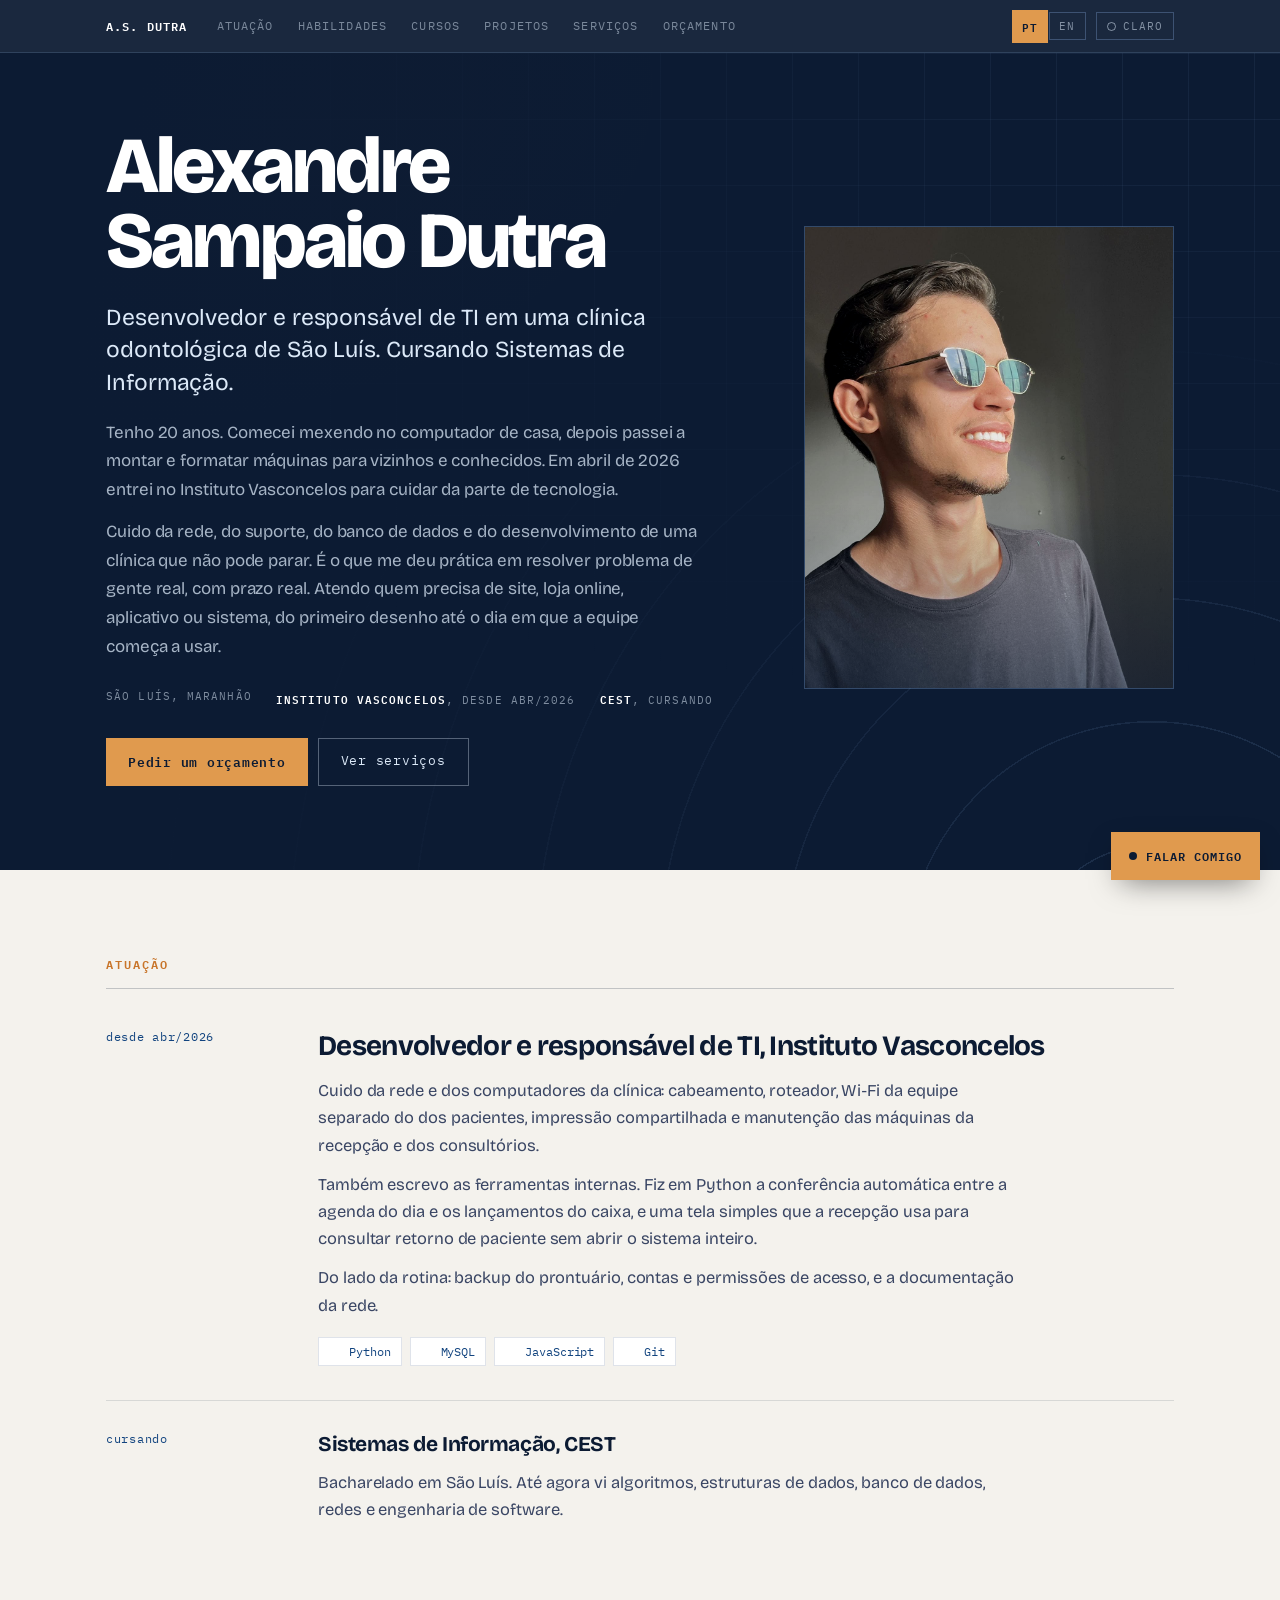
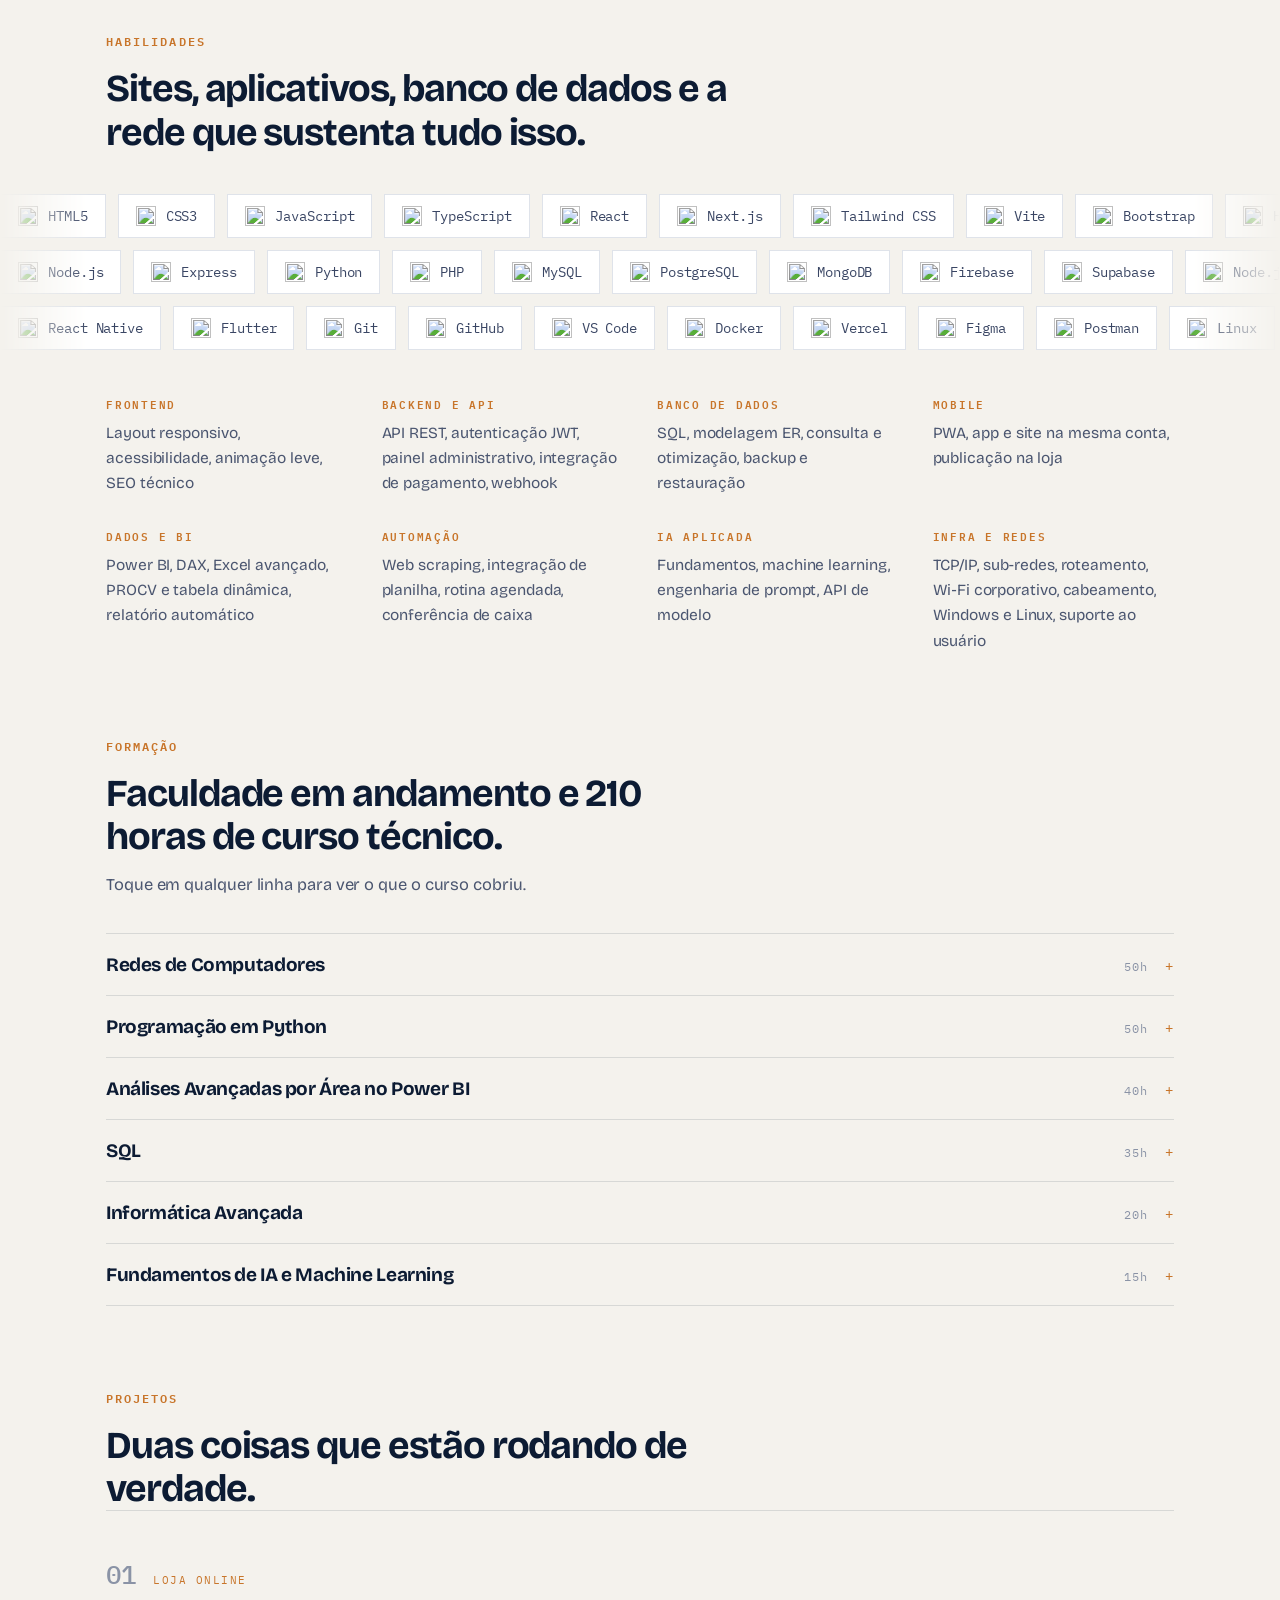
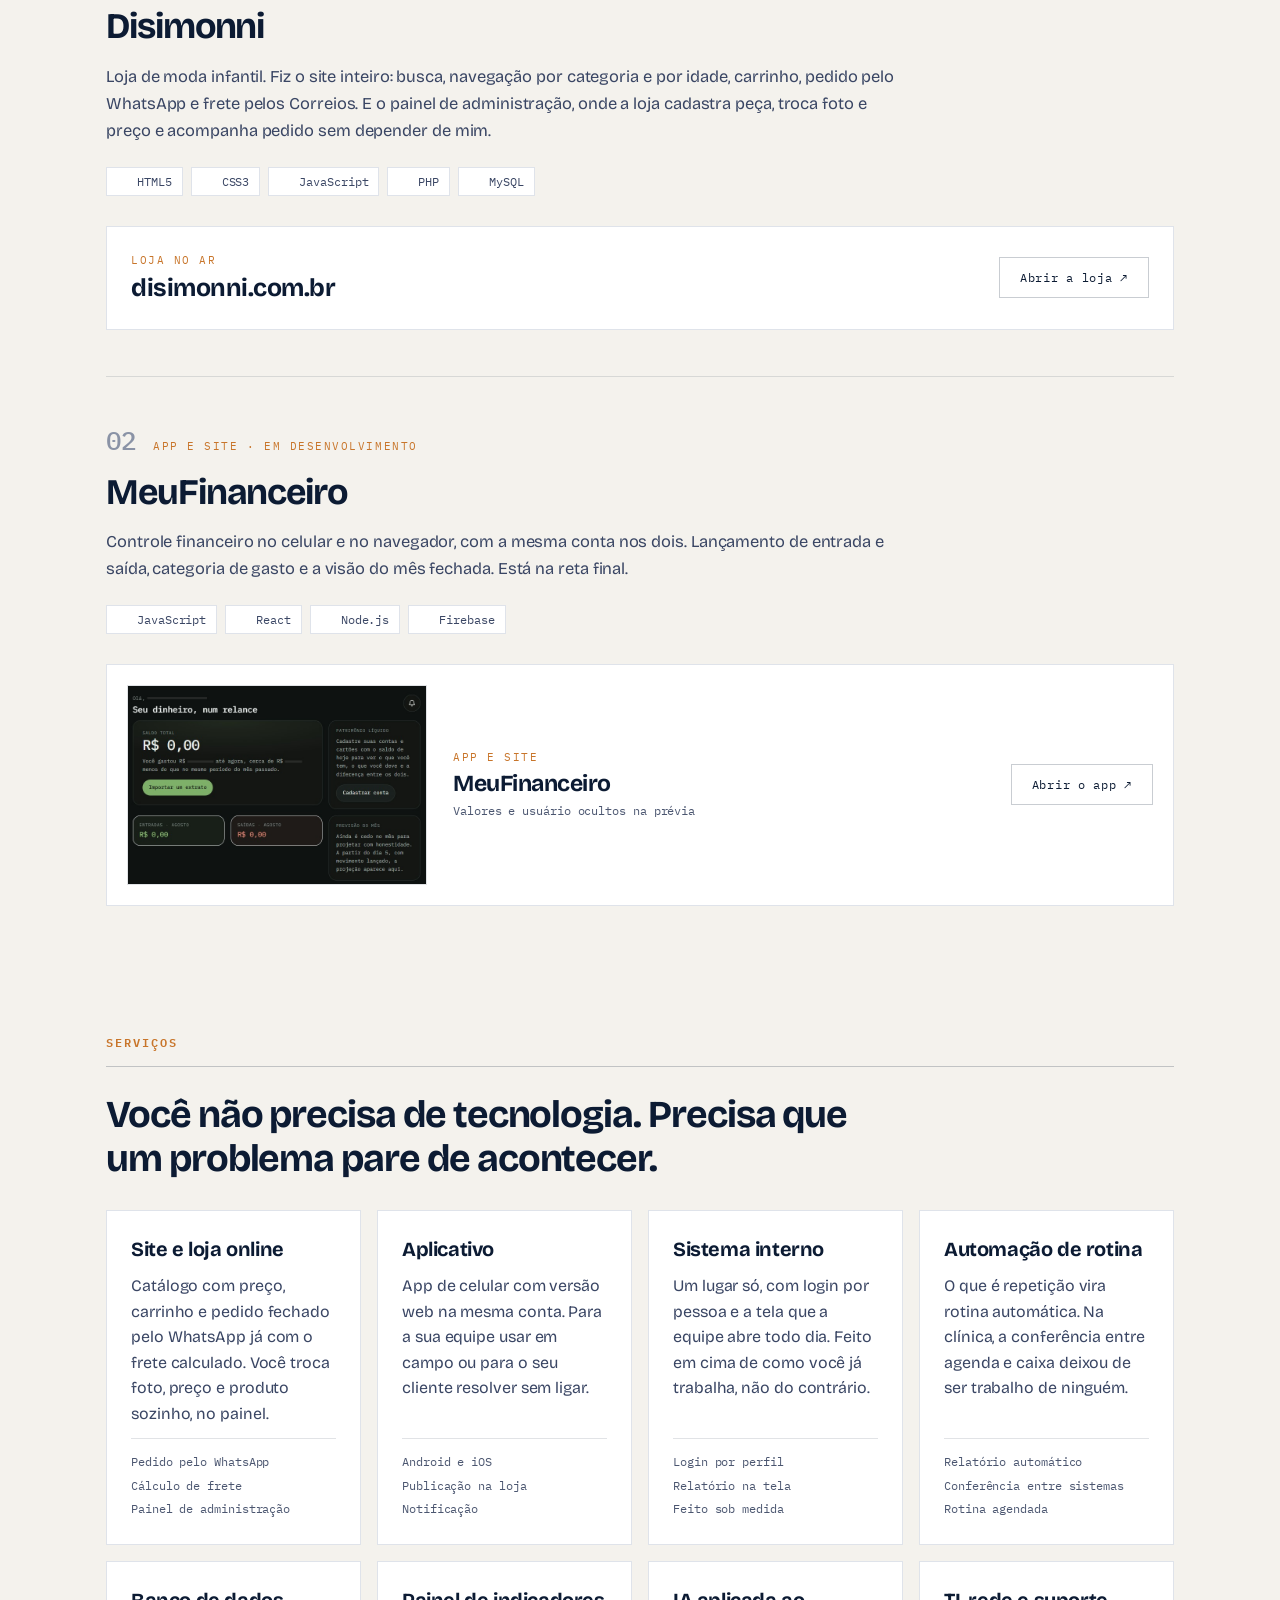
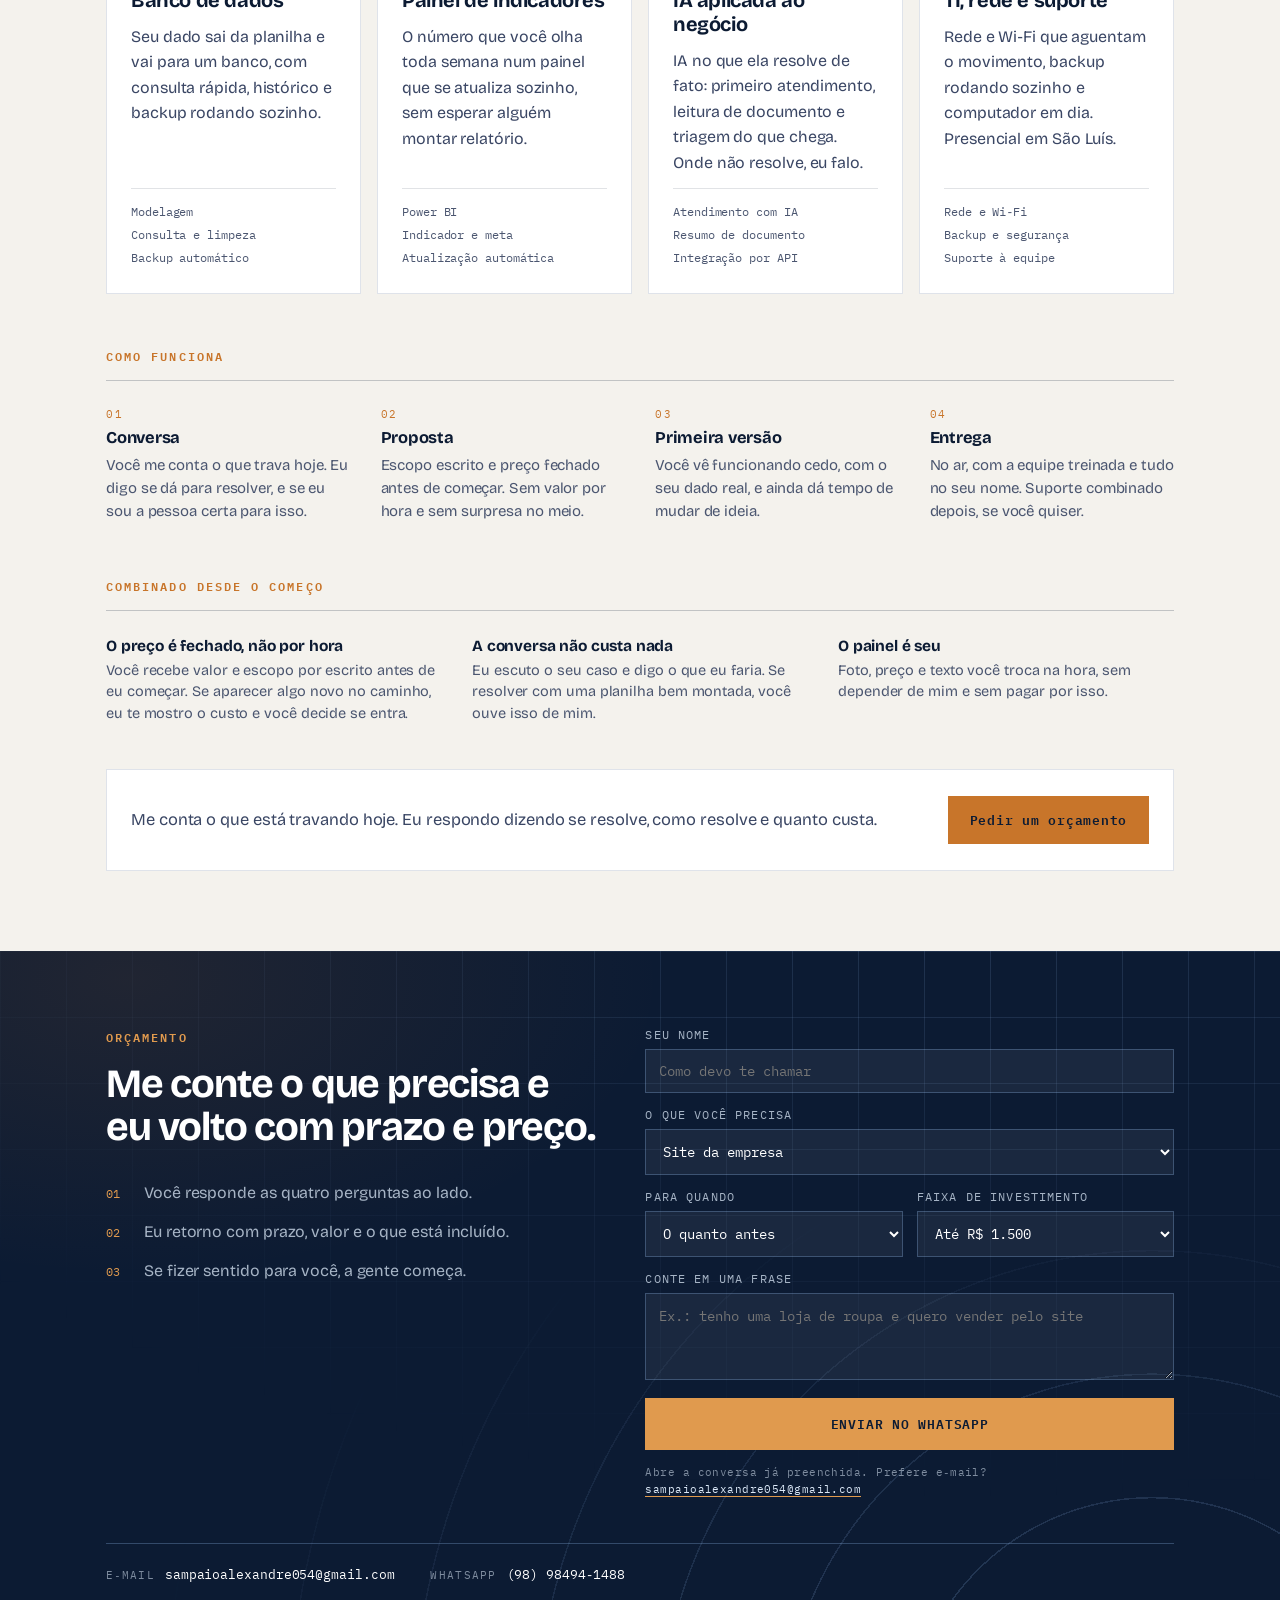
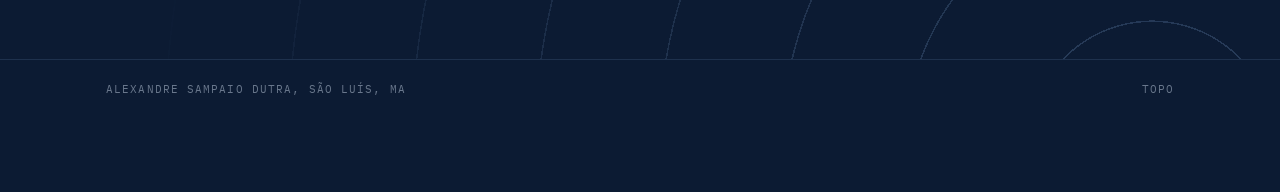
==== commit 6602f9fc: "feat: camada de celular, domínio próprio e retirada da menção familiar Três mudanças que vinham junt" ====
--- a/index.html
+++ b/index.html
@@ -2,34 +2,40 @@
 <html lang="pt-BR">
 <head>
 <meta charset="utf-8">
-<meta name="viewport" content="width=device-width, initial-scale=1">
+<meta name="viewport" content="width=device-width, initial-scale=1, viewport-fit=cover">
 <title>Alexandre Sampaio Dutra · Desenvolvedor e responsável de TI | São Luís, MA</title>
 <meta name="description" content="Faço site, loja online, aplicativo, automação de planilha e cuido de rede e suporte. Atendo em São Luís e remoto. Peça um orçamento pelo WhatsApp.">
 <meta name="author" content="Alexandre Sampaio Dutra">
 <meta name="theme-color" content="#0C1B33">
 <link rel="icon" type="image/png" href="assets/favicon.png">
 <link rel="apple-touch-icon" href="assets/favicon.png">
+<!-- Endereço oficial da página. O site morou no GitHub Pages até a mudança
+     para alexandredutra.dev.br; o canonical diz ao buscador qual dos dois
+     endereços vale, para os dois não competirem entre si no resultado. -->
+<link rel="canonical" href="https://alexandredutra.dev.br/">
 <meta property="og:type" content="website">
 <meta property="og:locale" content="pt_BR">
 <meta property="og:site_name" content="Alexandre Sampaio Dutra">
-<!-- TROCAR os três endereços abaixo pelo seu domínio quando o site for publicado.
-     Sem isso a prévia com imagem NÃO aparece no WhatsApp, Instagram ou LinkedIn. -->
-<meta property="og:url" content="https://SEU-DOMINIO.com.br/">
+<!-- Endereço público do site. Ao trocar por um domínio próprio, atualizar os três
+     endereços abaixo (og:url, og:image e twitter:image) — sem eles a prévia com
+     imagem NÃO aparece no WhatsApp, Instagram ou LinkedIn. -->
+<meta property="og:url" content="https://alexandredutra.dev.br/">
 <meta property="og:title" content="Alexandre Sampaio Dutra · Desenvolvedor e responsável de TI">
 <meta property="og:description" content="Site, loja online, aplicativo, automação e rede. São Luís, MA, e remoto. Peça um orçamento pelo WhatsApp.">
-<meta property="og:image" content="https://SEU-DOMINIO.com.br/assets/compartilhar.png">
+<meta property="og:image" content="https://alexandredutra.dev.br/assets/compartilhar.png">
 <meta property="og:image:width" content="1200">
 <meta property="og:image:height" content="630">
 <meta property="og:image:alt" content="Alexandre Sampaio Dutra, desenvolvedor e responsável de TI">
 <meta name="twitter:card" content="summary_large_image">
 <meta name="twitter:title" content="Alexandre Sampaio Dutra · Desenvolvedor e responsável de TI">
 <meta name="twitter:description" content="Site, loja online, aplicativo, automação e rede. São Luís, MA, e remoto.">
-<meta name="twitter:image" content="https://SEU-DOMINIO.com.br/assets/compartilhar.png">
+<meta name="twitter:image" content="https://alexandredutra.dev.br/assets/compartilhar.png">
 <script type="application/ld+json">
 {
   "@context": "https://schema.org",
   "@type": "Person",
   "name": "Alexandre Sampaio Dutra",
+  "url": "https://alexandredutra.dev.br/",
   "jobTitle": "Desenvolvedor e responsável de TI",
   "email": "mailto:sampaioalexandre054@gmail.com",
   "telephone": "+5598984941488",
@@ -111,6 +117,10 @@
   [data-hv="11"]:hover{background:#fff !important;color:#0C1B33 !important}
   [data-fc="12"]:focus{left:8px !important}
 </style>
+<meta name="color-scheme" content="light dark">
+<link rel="preconnect" href="https://cdn.jsdelivr.net" crossorigin>
+<link rel="preconnect" href="https://cdn.simpleicons.org" crossorigin>
+<link rel="stylesheet" href="assets/mobile.css">
 </head>
 <body>
 <div>
@@ -598,7 +608,7 @@
           <div style="margin-top:16px;display:flex;flex-direction:column;gap:30px">
             <div style="max-width:72ch">
               <h3 style="margin:0;font-family:'Bricolage Grotesque',sans-serif;font-weight:700;font-size:clamp(27px,3.2vw,36px);line-height:1.1;letter-spacing:-.03em">Disimonni</h3>
-              <p style="margin:16px 0 0;font-size:16.5px;line-height:1.65;color:var(--texto2)">Loja de moda infantil da minha tia. Fiz o site inteiro: busca, navegação por categoria e por idade, carrinho, pedido pelo WhatsApp e frete pelos Correios. E o painel de administração, onde ela cadastra peça, troca foto e preço e acompanha pedido sem depender de mim.</p>
+              <p style="margin:16px 0 0;font-size:16.5px;line-height:1.65;color:var(--texto2)">Loja de moda infantil. Fiz o site inteiro: busca, navegação por categoria e por idade, carrinho, pedido pelo WhatsApp e frete pelos Correios. E o painel de administração, onde a loja cadastra peça, troca foto e preço e acompanha pedido sem depender de mim.</p>
               <div style="margin-top:22px;display:flex;flex-wrap:wrap;gap:8px"><span style="display:inline-flex;align-items:center;gap:6px;padding:6px 10px;background:var(--cartao);border:1px solid var(--borda);font-family:'IBM Plex Mono',monospace;font-size:12px;color:var(--texto2)" data-hv="6"><img src="https://cdn.jsdelivr.net/gh/devicons/devicon@latest/icons/html5/html5-original.svg" alt="" width="14" height="14" style="display:block;flex:none">HTML5</span><span style="display:inline-flex;align-items:center;gap:6px;padding:6px 10px;background:var(--cartao);border:1px solid var(--borda);font-family:'IBM Plex Mono',monospace;font-size:12px;color:var(--texto2)" data-hv="6"><img src="https://cdn.jsdelivr.net/gh/devicons/devicon@latest/icons/css3/css3-original.svg" alt="" width="14" height="14" style="display:block;flex:none">CSS3</span><span style="display:inline-flex;align-items:center;gap:6px;padding:6px 10px;background:var(--cartao);border:1px solid var(--borda);font-family:'IBM Plex Mono',monospace;font-size:12px;color:var(--texto2)" data-hv="6"><img src="https://cdn.jsdelivr.net/gh/devicons/devicon@latest/icons/javascript/javascript-original.svg" alt="" width="14" height="14" style="display:block;flex:none">JavaScript</span><span style="display:inline-flex;align-items:center;gap:6px;padding:6px 10px;background:var(--cartao);border:1px solid var(--borda);font-family:'IBM Plex Mono',monospace;font-size:12px;color:var(--texto2)" data-hv="6"><img src="https://cdn.jsdelivr.net/gh/devicons/devicon@latest/icons/php/php-original.svg" alt="" width="14" height="14" style="display:block;flex:none">PHP</span><span style="display:inline-flex;align-items:center;gap:6px;padding:6px 10px;background:var(--cartao);border:1px solid var(--borda);font-family:'IBM Plex Mono',monospace;font-size:12px;color:var(--texto2)" data-hv="6"><img src="https://cdn.jsdelivr.net/gh/devicons/devicon@latest/icons/mysql/mysql-original.svg" alt="" width="14" height="14" style="display:block;flex:none;filter:var(--logoClarear)">MySQL</span></div>
             </div>
             <a href="https://www.disimonni.com.br" target="_blank" rel="noopener" style="display:flex;flex-wrap:wrap;align-items:center;justify-content:space-between;gap:18px 26px;padding:26px 24px;background:var(--cartao);border:1px solid var(--borda);color:var(--texto)" data-hv="6">
@@ -652,7 +662,7 @@
           <div style="margin-top:16px;display:flex;flex-direction:column;gap:30px">
             <div style="max-width:72ch">
               <h3 style="margin:0;font-family:'Bricolage Grotesque',sans-serif;font-weight:700;font-size:clamp(27px,3.2vw,36px);line-height:1.1;letter-spacing:-.03em">Disimonni</h3>
-              <p style="margin:16px 0 0;font-size:16.5px;line-height:1.65;color:var(--texto2)">My aunt's children's clothing shop. I built the whole site: search, browsing by category and by age, cart, WhatsApp ordering and post office shipping. Plus the admin panel, where she adds items, changes photos and prices and follows orders without needing me.</p>
+              <p style="margin:16px 0 0;font-size:16.5px;line-height:1.65;color:var(--texto2)">Children's clothing shop. I built the whole site: search, browsing by category and by age, cart, WhatsApp ordering and post office shipping. Plus the admin panel, where the shop adds items, changes photos and prices and follows orders without needing me.</p>
               <div style="margin-top:22px;display:flex;flex-wrap:wrap;gap:8px"><span style="display:inline-flex;align-items:center;gap:6px;padding:6px 10px;background:var(--cartao);border:1px solid var(--borda);font-family:'IBM Plex Mono',monospace;font-size:12px;color:var(--texto2)" data-hv="6"><img src="https://cdn.jsdelivr.net/gh/devicons/devicon@latest/icons/html5/html5-original.svg" alt="" width="14" height="14" style="display:block;flex:none">HTML5</span><span style="display:inline-flex;align-items:center;gap:6px;padding:6px 10px;background:var(--cartao);border:1px solid var(--borda);font-family:'IBM Plex Mono',monospace;font-size:12px;color:var(--texto2)" data-hv="6"><img src="https://cdn.jsdelivr.net/gh/devicons/devicon@latest/icons/css3/css3-original.svg" alt="" width="14" height="14" style="display:block;flex:none">CSS3</span><span style="display:inline-flex;align-items:center;gap:6px;padding:6px 10px;background:var(--cartao);border:1px solid var(--borda);font-family:'IBM Plex Mono',monospace;font-size:12px;color:var(--texto2)" data-hv="6"><img src="https://cdn.jsdelivr.net/gh/devicons/devicon@latest/icons/javascript/javascript-original.svg" alt="" width="14" height="14" style="display:block;flex:none">JavaScript</span><span style="display:inline-flex;align-items:center;gap:6px;padding:6px 10px;background:var(--cartao);border:1px solid var(--borda);font-family:'IBM Plex Mono',monospace;font-size:12px;color:var(--texto2)" data-hv="6"><img src="https://cdn.jsdelivr.net/gh/devicons/devicon@latest/icons/php/php-original.svg" alt="" width="14" height="14" style="display:block;flex:none">PHP</span><span style="display:inline-flex;align-items:center;gap:6px;padding:6px 10px;background:var(--cartao);border:1px solid var(--borda);font-family:'IBM Plex Mono',monospace;font-size:12px;color:var(--texto2)" data-hv="6"><img src="https://cdn.jsdelivr.net/gh/devicons/devicon@latest/icons/mysql/mysql-original.svg" alt="" width="14" height="14" style="display:block;flex:none;filter:var(--logoClarear)">MySQL</span></div>
             </div>
             <a href="https://www.disimonni.com.br" target="_blank" rel="noopener" style="display:flex;flex-wrap:wrap;align-items:center;justify-content:space-between;gap:18px 26px;padding:26px 24px;background:var(--cartao);border:1px solid var(--borda);color:var(--texto)" data-hv="6">
--- a/assets/mobile.css
+++ b/assets/mobile.css
@@ -0,0 +1,304 @@
+/* Camada de celular — Alexandre Sampaio Dutra
+   ---------------------------------------------------------------------------
+   O index.html é gerado a partir de design/Portfolio Alexandre.dc.html e traz
+   estilo inline em praticamente todo elemento. Estilo inline vence folha de
+   estilo, então as regras daqui precisam de !important — não é descuido.
+
+   Este arquivo NÃO vem do Claude Design: ele é injetado no <head> por
+   tools/build-from-design.js. Assim, baixar um .dc.html novo por cima do
+   design não apaga o trabalho de celular.
+
+   Como os seletores acham os elementos: não há classe nenhuma no HTML gerado,
+   então usamos o id da seção ou um trecho do próprio estilo inline
+   ([style*="padding:76px 26px"]). Se o design mudar esses valores, a regra
+   correspondente para de casar — conferir aqui depois de regerar.
+
+   Medido em 375px de largura antes de escrever. Estado anterior: página com
+   11.545px de altura, campos de formulário com fonte 13.5px (o Safari do
+   iPhone dá zoom sozinho em campo com menos de 16px), botões de idioma e tema
+   com 28px de altura, links de contato com 15-17px.
+   --------------------------------------------------------------------------- */
+
+/* ==========================================================================
+   1. Base — vale em qualquer largura
+   ========================================================================== */
+
+html {
+  -webkit-text-size-adjust: 100%; /* iPhone deitado não infla o texto sozinho */
+  text-size-adjust: 100%;
+
+  /* Trava rolagem lateral acidental. É `clip`, não `hidden`, e no html, não no
+     body, de propósito: `overflow-x:hidden` obriga o navegador a promover o
+     outro eixo de `visible` para `auto`, o elemento vira container de rolagem
+     e leva junto o scroll-padding-top (o deslocamento que impede o título de
+     parar atrás da barra grudada) e, em alguns Safari, o próprio sticky.
+     `clip` corta o transbordo sem criar container de rolagem nenhum.
+     Safari abaixo de 16 ignora a regra — sem efeito colateral, porque a
+     página, medida, não tem transbordo horizontal real de qualquer forma. */
+  overflow-x: clip;
+}
+
+/* Quem pediu menos movimento no sistema não quer rolagem animada também. O
+   design já desliga as animações; scroll-behavior é propriedade separada e
+   não vem coberta por aquela regra. */
+@media (prefers-reduced-motion: reduce) {
+  html,
+  header nav div[style*="overflow-x:auto"] {
+    scroll-behavior: auto !important;
+  }
+}
+
+/* Em tela de toque não existe hover: o realce de toque substitui o estado. */
+@media (hover: none) {
+  a,
+  button,
+  [data-click] {
+    -webkit-tap-highlight-color: rgba(200, 117, 42, 0.18);
+  }
+}
+
+/* ==========================================================================
+   2. Celular e tablet estreito (<= 760px)
+   ========================================================================== */
+
+@media (max-width: 760px) {
+
+  /* --- 2.1 Margem lateral -------------------------------------------------
+     Todo container central do site tem max-width:1120px. 26px de margem em
+     tela de 375px deixa pouco para o texto; 20px devolve 12px de linha. O
+     max() com env() cobre o iPhone deitado, quando o notch invade a lateral. */
+  [style*="max-width:1120px"] {
+    padding-left: max(20px, env(safe-area-inset-left)) !important;
+    padding-right: max(20px, env(safe-area-inset-right)) !important;
+  }
+
+  /* --- 2.2 Respiro vertical ----------------------------------------------
+     As seções vêm com 78-84px de respiro no topo, medida pensada para
+     monitor. No celular isso é quase um terço de tela em branco a cada
+     seção. 52px mantém a separação visual e encurta a rolagem. */
+  #atuacao,
+  #habilidades,
+  #cursos,
+  #projetos,
+  #servicos {
+    padding-top: 52px !important;
+  }
+
+  /* Faixa de contato: padding:76px 26px */
+  [style*="padding:76px 26px"] {
+    padding-top: 48px !important;
+    padding-bottom: 48px !important;
+  }
+
+  /* Hero: padding:76px 26px 84px — precisa vir DEPOIS da regra acima, que
+     também casa com ele (mesma especificidade, ganha quem vem por último). */
+  [style*="padding:76px 26px 84px"] {
+    padding-top: 40px !important;
+    padding-bottom: 56px !important;
+  }
+
+  /* Rodapé: padding:22px 26px 96px — 96px embaixo é espaço morto; o env()
+     garante que o texto não fique sob a barra de gestos do iPhone. */
+  [style*="padding:22px 26px 96px"] {
+    padding-bottom: calc(48px + env(safe-area-inset-bottom)) !important;
+  }
+
+  /* Hero empilha texto e foto: 56px entre eles vira um buraco. */
+  #topo [style*="gap:56px"] {
+    gap: 32px !important;
+  }
+
+  /* --- 2.3 Tipografia -----------------------------------------------------
+     O h1 vem com entrelinha 0.94 — menor que a própria fonte. Em uma linha só
+     isso é efeito de título; quebrado em duas ou três linhas no celular, as
+     linhas se aproximam demais. */
+  #topo h1 {
+    line-height: 1.04 !important;
+  }
+
+  /* Texto secundário: 13.5px e 12px são confortáveis em monitor a 60cm, não
+     em celular na mão. Aumento contido, só o suficiente para ler sem mexer no
+     ritmo do layout. */
+  [style*="font-size:13.5px"] {
+    font-size: 14.5px !important;
+  }
+
+  [style*="font-size:12px"] {
+    font-size: 12.5px !important;
+  }
+
+  /* --- 2.4 Faixa de navegação --------------------------------------------
+     A barra é uma linha só: marca "A.S. Dutra", faixa das seções e os botões
+     de idioma/tema, com justify-content:space-between. Numa tela de 345px a
+     marca e os botões ficam com o tamanho natural deles e sobram 78px para a
+     faixa — seis seções rolando dentro de 78px não servem para nada.
+
+     Solução: quebrar a barra em duas linhas. Em cima marca e botões; embaixo
+     a faixa inteira, com os 313px de largura útil. Como a faixa vem antes dos
+     botões no HTML, o order recoloca ela por último — sem order ela quebraria
+     no meio e jogaria os botões para uma terceira linha.
+
+     O .dc-if em volta da faixa tem display:contents, então quem é item de
+     flex (e obedece a order) é a própria faixa, não o wrapper. */
+  header nav {
+    flex-wrap: wrap !important;
+    /* O gap:18px da barra valia só na horizontal enquanto era uma linha só.
+       Com a quebra ele vira também espaço entre as linhas e infla 18px de
+       barra grudada — que é altura roubada de toda rolagem da página. */
+    row-gap: 0 !important;
+  }
+
+  header nav > a[href="#topo"] {
+    order: 1;
+    padding-top: 11px !important;
+    padding-bottom: 11px !important;
+  }
+
+  header nav > div:last-child {
+    order: 2;
+  }
+
+  header nav div[style*="overflow-x:auto"] {
+    order: 3;
+    flex: 1 0 100% !important;
+    /* Alinha o item onde o dedo soltou em vez de deixá-lo cortado ao meio. */
+    scroll-snap-type: x proximity;
+    scroll-padding-left: 14px;
+    scroll-behavior: smooth;
+  }
+
+  header nav div[style*="overflow-x:auto"] > a {
+    scroll-snap-align: start;
+    /* 13px de respiro deixa o link com 43px de altura. Encurtar mais alivia a
+       barra grudada, mas o menu é o único jeito de andar por uma página de
+       11.000px — o alvo vem primeiro. */
+    padding-top: 13px !important;
+    padding-bottom: 13px !important;
+  }
+
+  /* A barra ficou mais alta (87px medidos): sem isso o título da seção para
+     atrás dela quando se toca num link do menu. */
+  html {
+    scroll-padding-top: 96px !important;
+  }
+}
+
+/* ==========================================================================
+   3. Tela de toque — qualquer largura
+   --------------------------------------------------------------------------
+   Estas regras seguem o tipo de ponteiro, não a largura, de propósito. Um iPad
+   em pé tem 768px e passaria longe do bloco acima, mas o Safari do iPad dá o
+   mesmo zoom em campo com fonte menor que 16px e o dedo dele não é menor que o
+   do iPhone. Largura decide layout; dedo decide alvo.
+   ========================================================================== */
+
+@media (pointer: coarse) {
+
+  /* --- 3.1 Formulário de orçamento ---------------------------------------
+     O AJUSTE MAIS IMPORTANTE DA PÁGINA NO TOQUE: o Safari dá zoom na página
+     inteira quando o dedo toca um campo com fonte menor que 16px, e não desfaz
+     o zoom depois — o visitante fica preso numa página ampliada, rolando de
+     lado, no exato momento em que ia pedir orçamento. Os campos estavam com
+     13.5px. Com 16px o zoom simplesmente não acontece.
+
+     O [style] no seletor não é enfeite: os campos carregam font-size:13.5px
+     inline, e a regra 2.3 casa com eles por [style*="font-size:13.5px"]. Duas
+     regras com !important empatam no !important e se decidem pela
+     especificidade — [style*=…] vale mais que o seletor de tipo `input` e
+     venceria. Com `input[style]` a especificidade sobe e o 16px fica de pé. */
+  input[style],
+  select[style],
+  textarea[style] {
+    font-size: 16px !important;
+  }
+
+  /* Campo com altura de dedo e sem canto arredondado forçado pelo iOS. */
+  input,
+  select {
+    min-height: 48px !important;
+    -webkit-appearance: none;
+    appearance: none;
+    border-radius: 0;
+  }
+
+  textarea {
+    min-height: 120px !important;
+    -webkit-appearance: none;
+    appearance: none;
+    border-radius: 0;
+  }
+
+  /* O appearance:none tirou a seta do select; estas duas diagonais a devolvem,
+     na cor do texto do campo (serve nos dois temas). */
+  select {
+    background-image: linear-gradient(45deg, transparent 50%, currentColor 50%),
+                      linear-gradient(135deg, currentColor 50%, transparent 50%) !important;
+    background-position: calc(100% - 18px) calc(50% + 1px),
+                         calc(100% - 13px) calc(50% + 1px) !important;
+    background-size: 5px 5px, 5px 5px !important;
+    background-repeat: no-repeat !important;
+    padding-right: 34px !important;
+  }
+
+  /* --- 3.2 Alvos de toque -------------------------------------------------
+     44px é o mínimo que Apple e Google recomendam para o dedo acertar sem
+     erro. Medido antes: botões de idioma/tema com 28px, links de contato com
+     15-17px, botões de ação com 42px. */
+  header button {
+    min-height: 44px !important;
+  }
+
+  #contato a[style*="display:flex"] {
+    min-height: 44px !important;
+    align-items: center !important;
+  }
+
+  footer a {
+    min-height: 44px !important;
+    display: inline-flex !important;
+    align-items: center !important;
+  }
+
+  /* Botões de ação — "Pedir um orçamento", "Ver serviços", "Falar comigo" —
+     ficavam com 42px, dois pixels abaixo do mínimo, e são o alvo mais
+     importante da página. Todos compartilham padding:13px 22px inline. */
+  a[style*="padding:13px 22px"] {
+    min-height: 44px !important;
+    display: inline-flex !important;
+    align-items: center !important;
+    justify-content: center !important;
+  }
+
+  /* --- 3.3 Animação contínua ---------------------------------------------
+     As faixas de tecnologia rolam em looping e são largas (até 3.063px).
+     Avisar o navegador que só o transform muda evita repintura a cada quadro
+     — é o que mais pesa na bateria numa animação que nunca para. */
+  [style*="animation:desliza"] {
+    will-change: transform;
+  }
+}
+
+/* ==========================================================================
+   4. Celular estreito (<= 400px) — iPhone SE, Android de entrada
+   ========================================================================== */
+
+@media (max-width: 400px) {
+
+  [style*="max-width:1120px"] {
+    padding-left: max(16px, env(safe-area-inset-left)) !important;
+    padding-right: max(16px, env(safe-area-inset-right)) !important;
+  }
+
+  /* Botões de ação ocupam a largura toda: alvo maior e alinhamento limpo. */
+  #topo a[style*="padding:13px 22px"],
+  #contato button[type="submit"] {
+    width: 100% !important;
+    justify-content: center !important;
+  }
+
+  /* O "Enviar no WhatsApp" fecha o formulário; merece altura de dedo cheia. */
+  #contato button[type="submit"] {
+    min-height: 52px !important;
+  }
+}
+
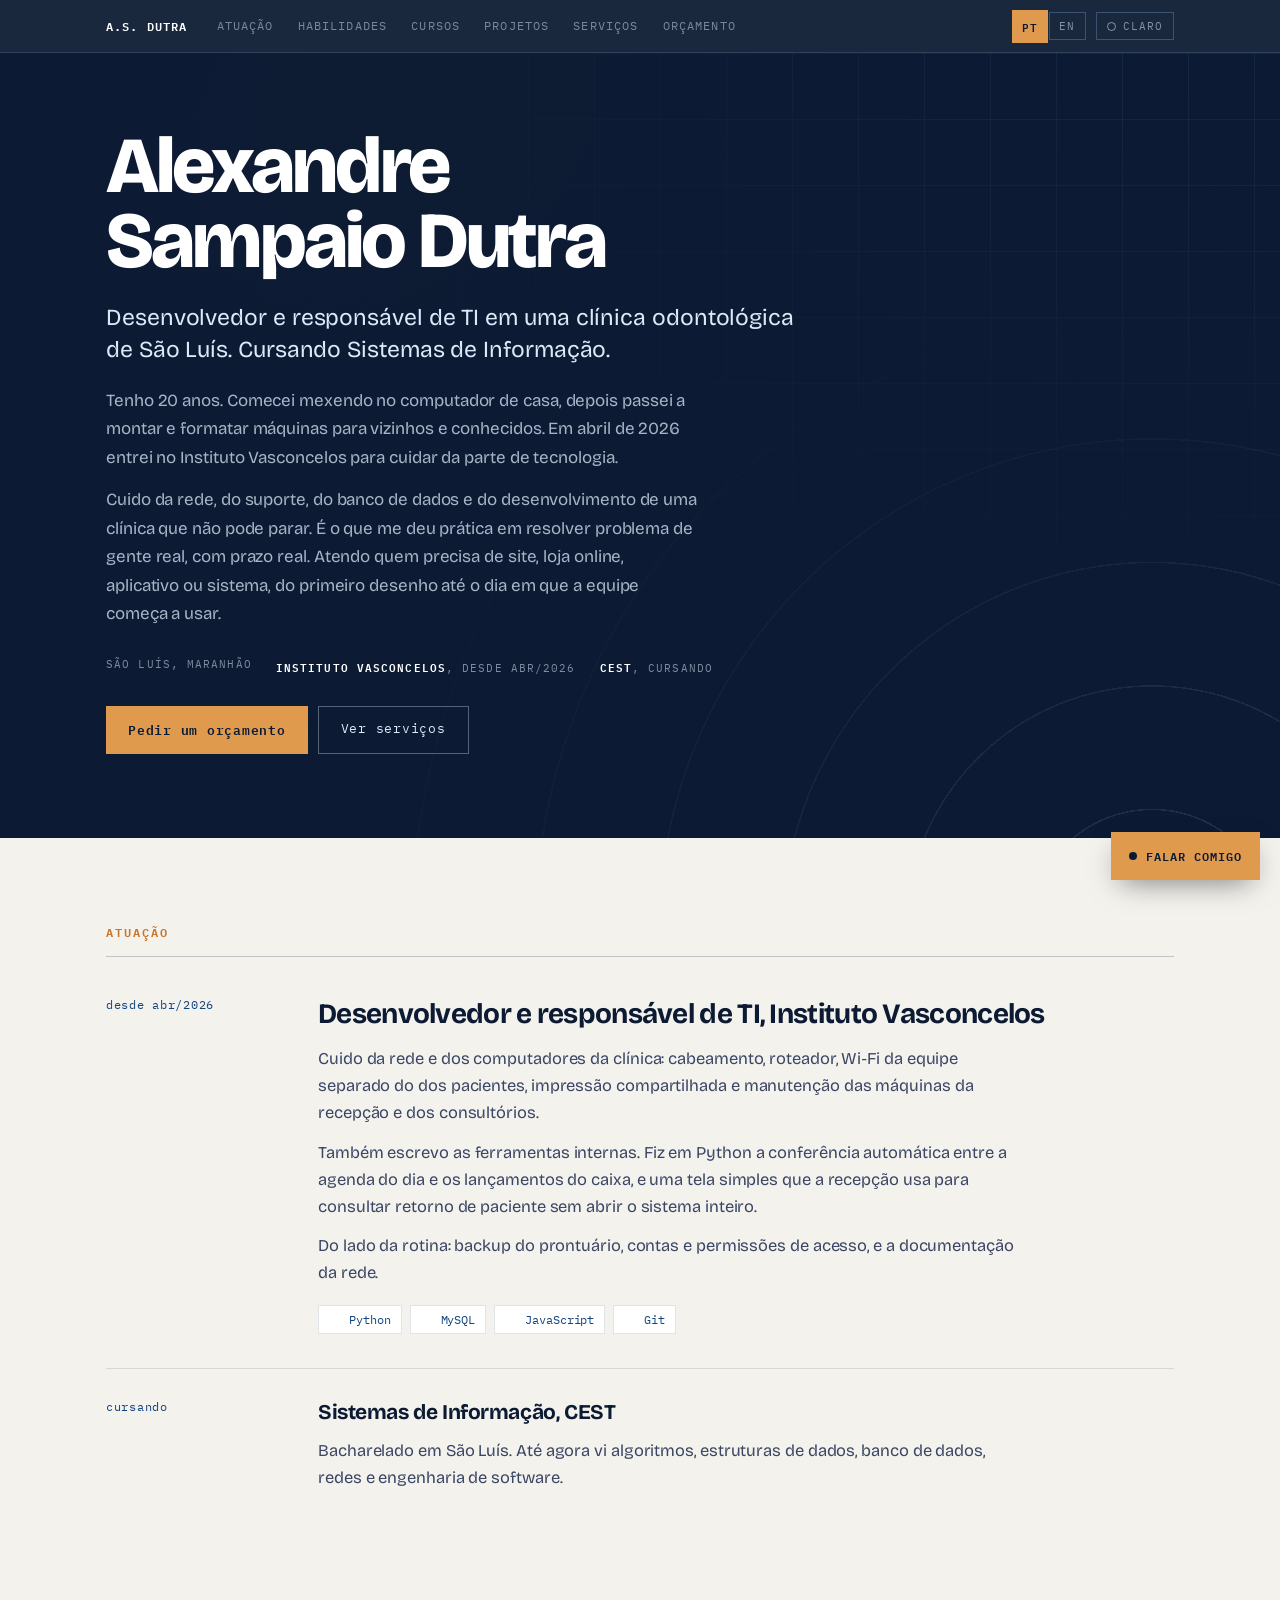
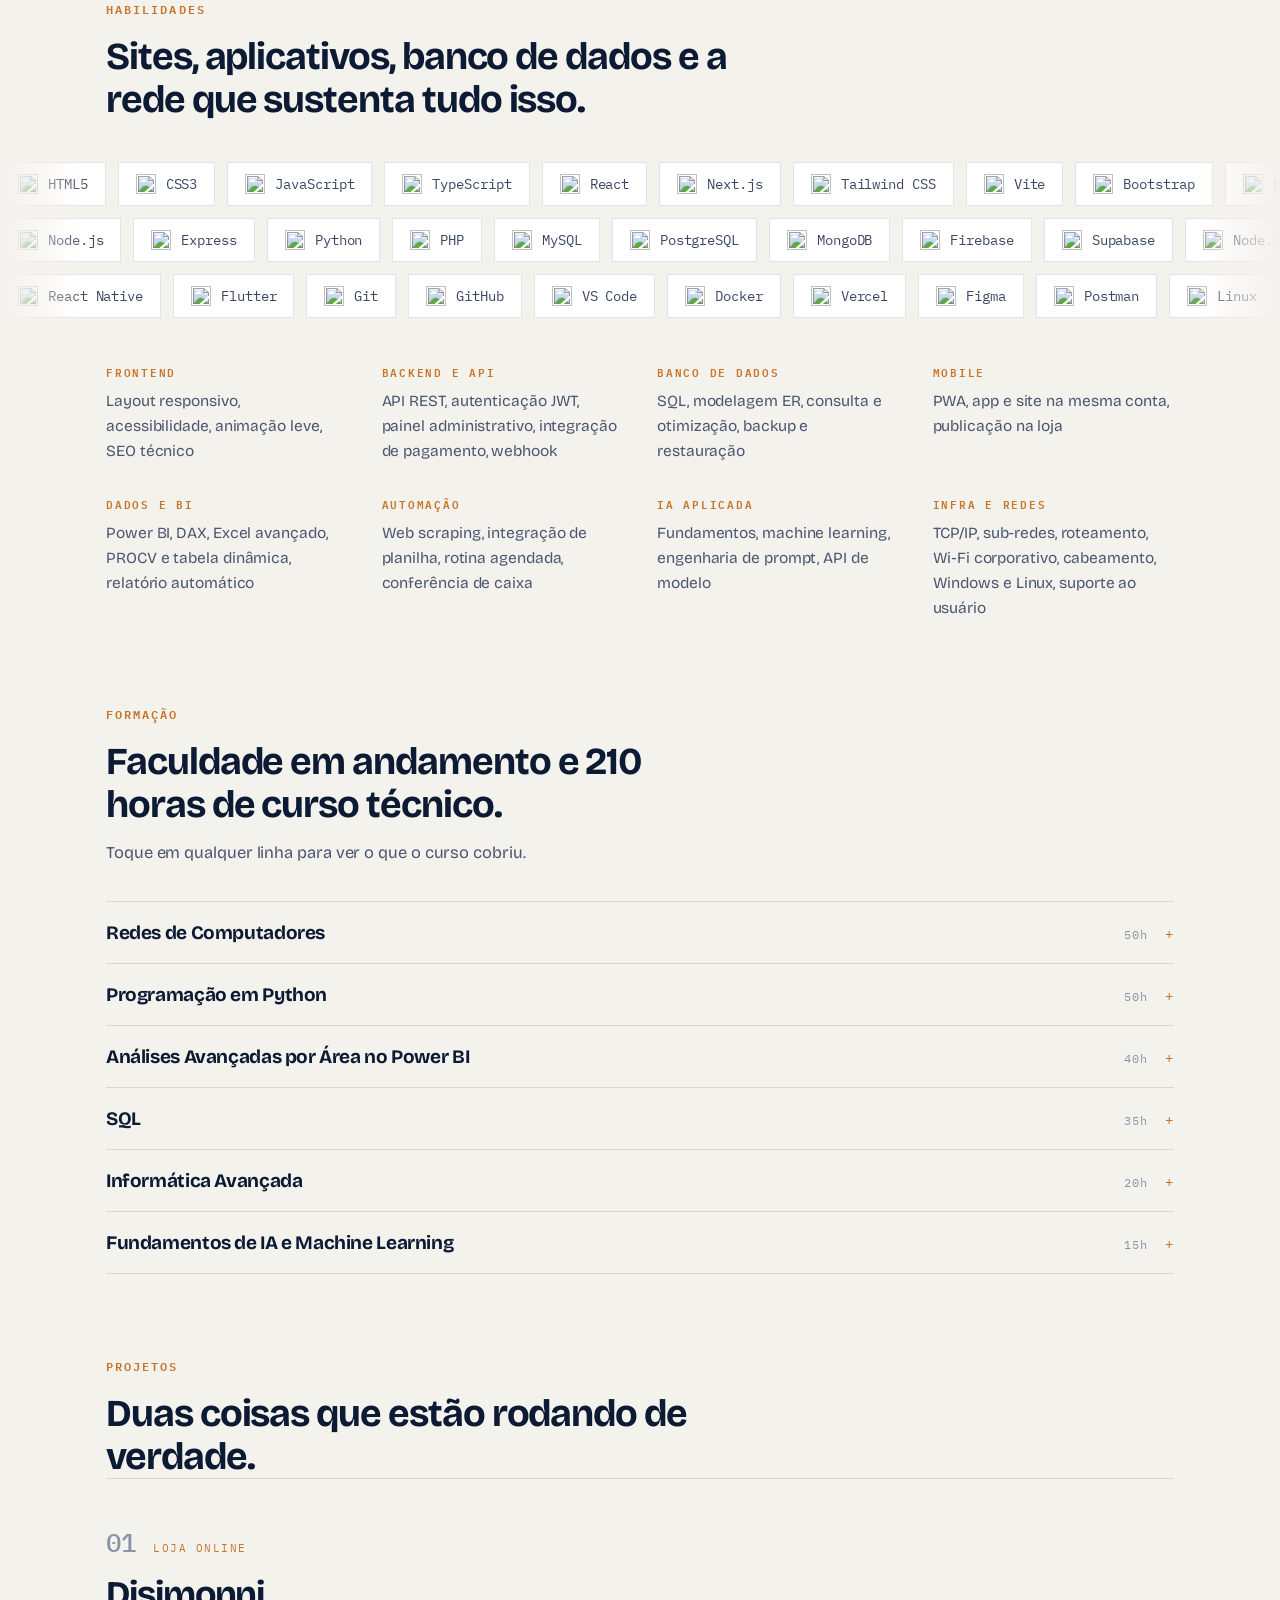
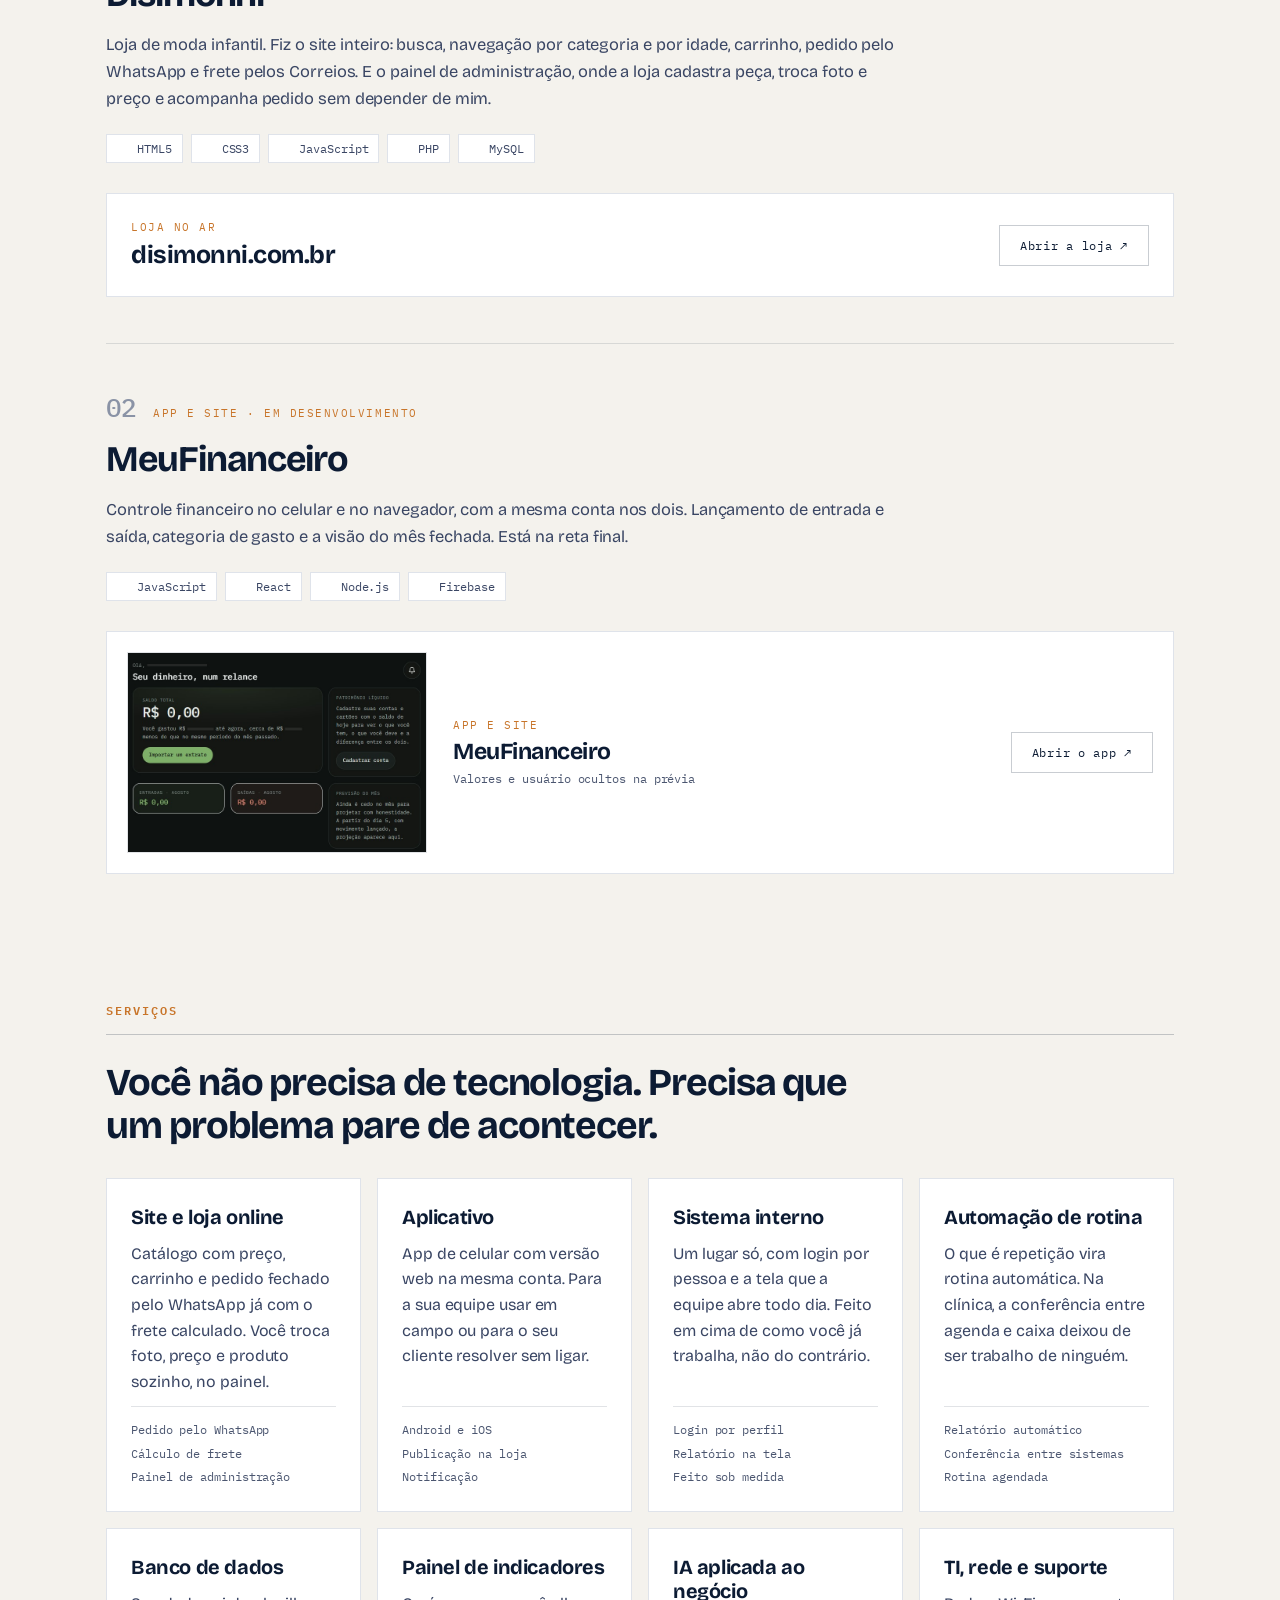
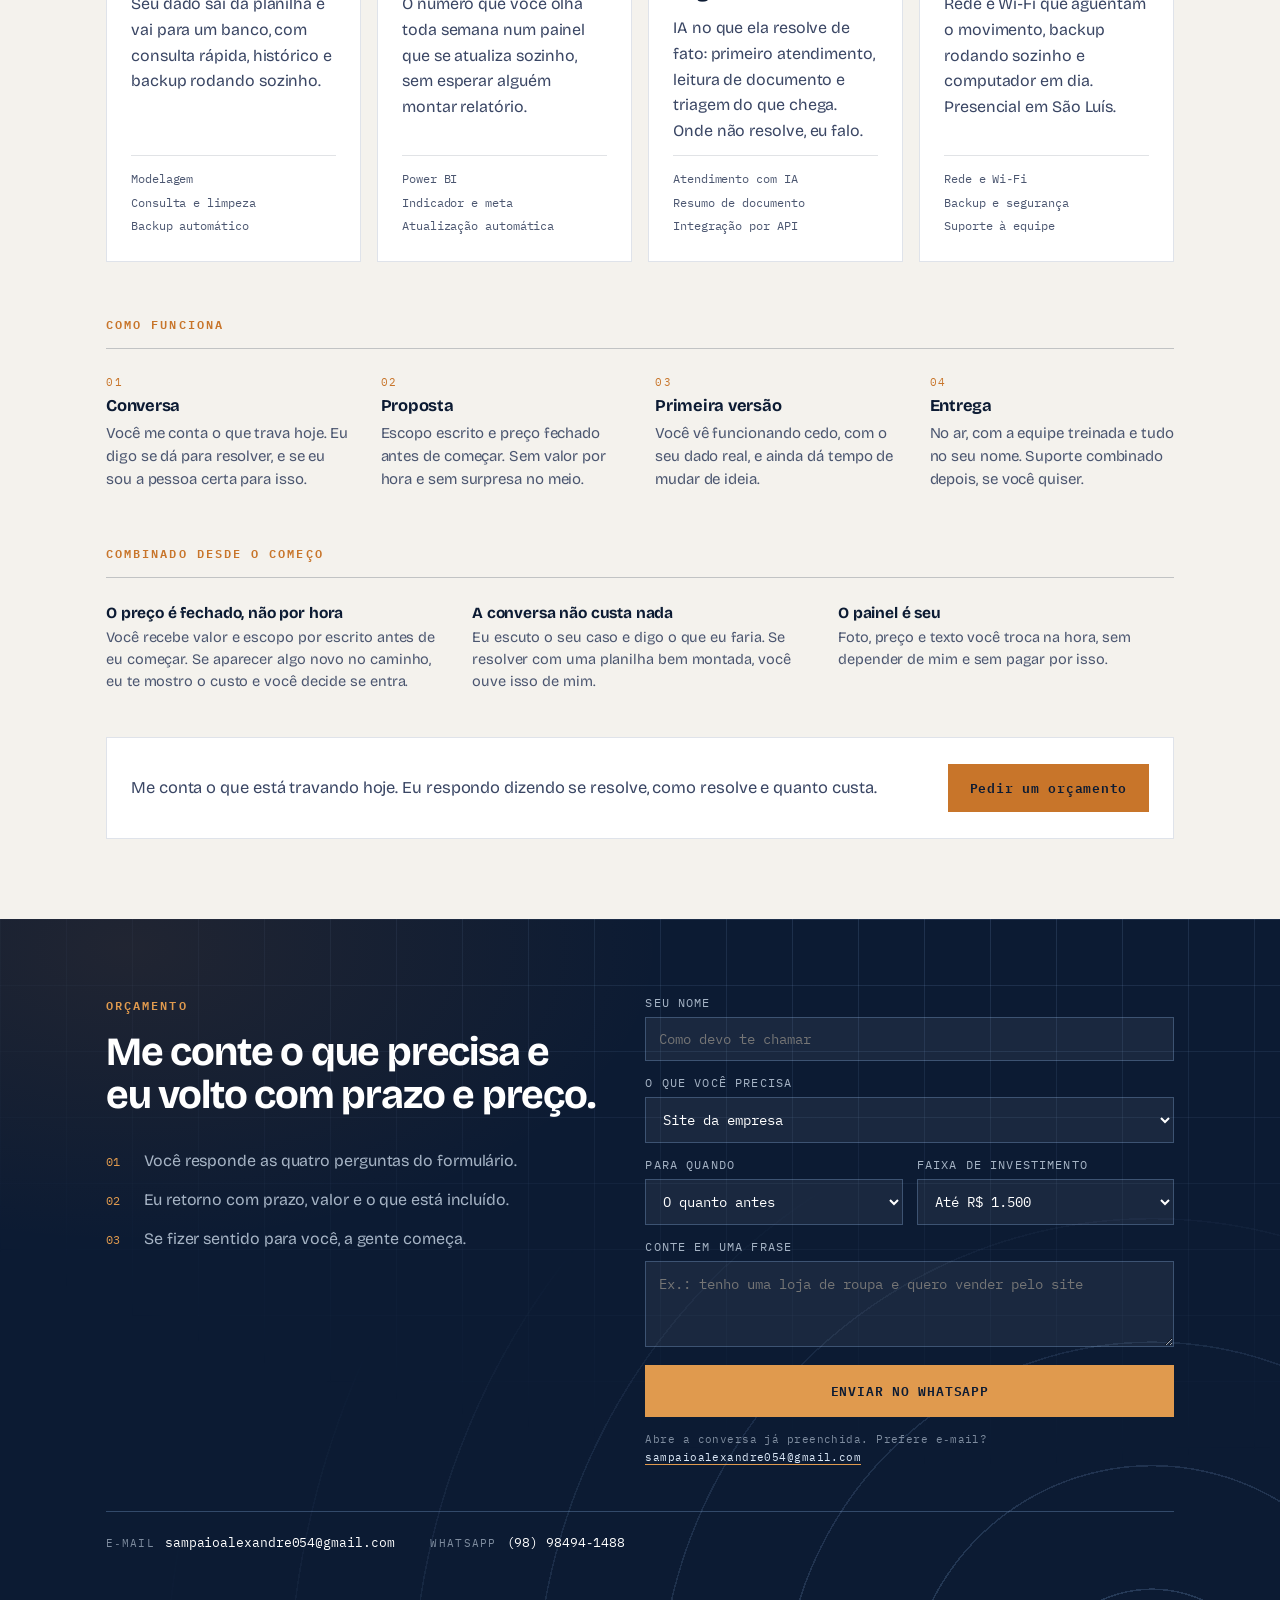
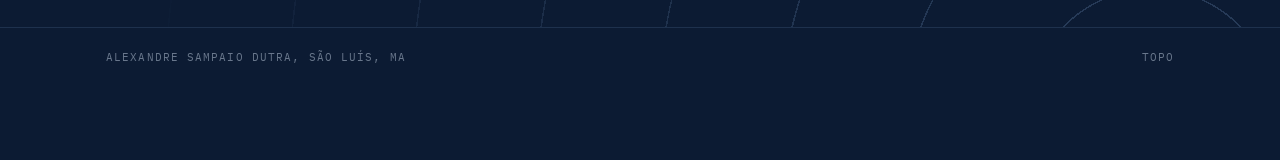
==== commit 409e859e: "feat: retirada da foto e camada de celular refeita A foto sai do hero, que passa a ser uma coluna só" ====
--- a/index.html
+++ b/index.html
@@ -66,13 +66,13 @@
     --faixaLinha:rgba(143,182,232,.3);--faixaLinha2:rgba(143,182,232,.18);--faixaLinha3:rgba(143,182,232,.14);
     --faixaAzul:#8FB6E8;--navLink:rgba(220,233,248,.5);
     --veu:linear-gradient(105deg,#0C1B33 10%,rgba(12,27,51,.7) 55%,rgba(12,27,51,.25) 100%);
-    --veuFoto:linear-gradient(180deg,rgba(12,27,51,0) 60%,rgba(12,27,51,.5) 100%);
+    
     --grade:linear-gradient(to right,rgba(143,182,232,.17) 0 1px,transparent 1px),linear-gradient(to bottom,rgba(143,182,232,.17) 0 1px,transparent 1px);
     --gradeTam:66px 66px,66px 66px;
     --gradeMask:radial-gradient(125% 105% at 76% -6%,#000 0%,rgba(0,0,0,.34) 46%,transparent 80%);
     --arcos:repeating-radial-gradient(circle at 90% 112%,transparent 0 122px,rgba(143,182,232,.24) 122px 123.5px);
     --arcosMask:radial-gradient(95% 92% at 90% 112%,#000 0%,rgba(0,0,0,.5) 54%,transparent 86%);
-    --brilho:radial-gradient(58% 58% at 10% 4%,rgba(200,117,42,.11),transparent 72%);--logoMono:none;--logoClarear:none;--fotoFiltro:saturate(.96) contrast(1.03);
+    --brilho:radial-gradient(58% 58% at 10% 4%,rgba(200,117,42,.11),transparent 72%);--logoMono:none;--logoClarear:none;
   }
   [data-tema="escuro"]{
     --pagina:#0A0A0C;--faixa:#141419;--texto:#EFEFF2;--texto2:#A9A9B6;--texto3:#93939F;--texto4:#6E6E7B;
@@ -83,13 +83,13 @@
     --faixaLinha:rgba(255,255,255,.15);--faixaLinha2:rgba(255,255,255,.08);--faixaLinha3:rgba(255,255,255,.06);
     --faixaAzul:#C7F04A;--navLink:rgba(239,239,242,.45);
     --veu:linear-gradient(105deg,#0A0A0C 8%,rgba(10,10,12,.55) 58%,rgba(10,10,12,.15) 100%);
-    --veuFoto:linear-gradient(180deg,rgba(10,10,12,0) 52%,rgba(10,10,12,.72) 100%);
+    
     --grade:linear-gradient(to right,rgba(255,255,255,.075) 0 1px,transparent 1px),linear-gradient(to bottom,rgba(255,255,255,.075) 0 1px,transparent 1px);
     --gradeTam:48px 48px,48px 48px;
     --gradeMask:radial-gradient(115% 100% at 70% -8%,#000 0%,rgba(0,0,0,.3) 48%,transparent 82%);
     --arcos:repeating-radial-gradient(circle at 92% 108%,transparent 0 100px,rgba(199,240,74,.2) 100px 101.5px);
     --arcosMask:radial-gradient(88% 86% at 92% 108%,#000 0%,rgba(0,0,0,.46) 54%,transparent 88%);
-    --brilho:radial-gradient(56% 50% at 84% 2%,rgba(199,240,74,.13),transparent 70%),radial-gradient(46% 46% at 4% 96%,rgba(126,146,255,.14),transparent 74%);--logoMono:invert(1) brightness(1.9);--logoClarear:brightness(1.75) saturate(1.15);--fotoFiltro:grayscale(.9) contrast(1.05) brightness(.97);
+    --brilho:radial-gradient(56% 50% at 84% 2%,rgba(199,240,74,.13),transparent 70%),radial-gradient(46% 46% at 4% 96%,rgba(126,146,255,.14),transparent 74%);--logoMono:invert(1) brightness(1.9);--logoClarear:brightness(1.75) saturate(1.15);
   }
   *{box-sizing:border-box}
   body{margin:0;background:var(--pagina);color:var(--texto);font-family:'Bricolage Grotesque',ui-sans-serif,system-ui,sans-serif;font-size:16.5px;letter-spacing:-.005em;-webkit-font-smoothing:antialiased}
@@ -99,7 +99,6 @@
   html{scroll-behavior:smooth;scroll-padding-top:64px}
   :focus-visible{outline:2px solid var(--acento);outline-offset:3px}
   @keyframes sobe{from{opacity:0;transform:translateY(16px)}to{opacity:1;transform:none}}
-  @keyframes revela{from{opacity:0}to{opacity:1}}
   @keyframes desliza{from{transform:translate3d(0,0,0)}to{transform:translate3d(-50%,0,0)}}
   @media (prefers-reduced-motion:reduce){*{animation:none !important}}
 .dc-if{display:contents}
@@ -180,9 +179,9 @@
     <div style="position:absolute;inset:0;background:var(--veu)"></div>
 
 
-    <div style="position:relative;max-width:1120px;margin:0 auto;padding:76px 26px 84px;display:flex;flex-wrap:wrap;gap:56px;align-items:center">
-
-      <div style="flex:1.25 1 430px;min-width:0;animation:sobe .7s cubic-bezier(.2,.8,.2,1) both">
+    <div style="position:relative;max-width:1120px;margin:0 auto;padding:76px 26px 84px">
+
+      <div style="max-width:820px;animation:sobe .7s cubic-bezier(.2,.8,.2,1) both">
         <h1 style="margin:0;font-family:'Bricolage Grotesque',sans-serif;font-weight:800;font-size:clamp(42px,6.2vw,80px);line-height:.94;letter-spacing:-.035em;color:#fff;text-wrap:balance">Alexandre<br>Sampaio Dutra</h1>
 
         <div class="dc-if" data-if="pt">
@@ -216,13 +215,6 @@
               <a href="#servicos" style="padding:13px 22px;border:1px solid var(--faixaBorda2);color:var(--faixaTexto)" data-hv="3">See services</a>
             </div>
           </div>
-        </div>
-      </div>
-
-      <div style="flex:.8 1 300px;min-width:0;max-width:370px;animation:revela .9s ease .2s both">
-        <div style="position:relative;aspect-ratio:4/5;border:1px solid var(--faixaLinha)">
-          <div data-ref="fotoRef" style="position:absolute;inset:0;background-image:url('assets/alexandre.jpeg');background-size:cover;background-position:50% 22%;filter:saturate(.92) contrast(1.02)"></div>
-          <div style="position:absolute;inset:0;background:var(--veuFoto)"></div>
         </div>
       </div>
     </div>
@@ -1004,7 +996,7 @@
             <div style="margin-top:32px;display:flex;flex-direction:column;gap:14px">
               <div style="display:flex;gap:14px;align-items:baseline">
                 <span style="flex:none;width:24px;font-family:'IBM Plex Mono',monospace;font-size:12px;color:var(--acento2)">01</span>
-                <span style="font-size:16px;line-height:1.55;color:var(--faixaTexto2)">Você responde as quatro perguntas ao lado.</span>
+                <span style="font-size:16px;line-height:1.55;color:var(--faixaTexto2)">Você responde as quatro perguntas do formulário.</span>
               </div>
               <div style="display:flex;gap:14px;align-items:baseline">
                 <span style="flex:none;width:24px;font-family:'IBM Plex Mono',monospace;font-size:12px;color:var(--acento2)">02</span>
@@ -1025,7 +1017,7 @@
             <div style="margin-top:32px;display:flex;flex-direction:column;gap:14px">
               <div style="display:flex;gap:14px;align-items:baseline">
                 <span style="flex:none;width:24px;font-family:'IBM Plex Mono',monospace;font-size:12px;color:var(--acento2)">01</span>
-                <span style="font-size:16px;line-height:1.55;color:var(--faixaTexto2)">You answer the four questions on the right.</span>
+                <span style="font-size:16px;line-height:1.55;color:var(--faixaTexto2)">You answer the four questions in the form.</span>
               </div>
               <div style="display:flex;gap:14px;align-items:baseline">
                 <span style="flex:none;width:24px;font-family:'IBM Plex Mono',monospace;font-size:12px;color:var(--acento2)">02</span>
--- a/assets/mobile.css
+++ b/assets/mobile.css
@@ -13,10 +13,13 @@
    ([style*="padding:76px 26px"]). Se o design mudar esses valores, a regra
    correspondente para de casar — conferir aqui depois de regerar.
 
-   Medido em 375px de largura antes de escrever. Estado anterior: página com
-   11.545px de altura, campos de formulário com fonte 13.5px (o Safari do
-   iPhone dá zoom sozinho em campo com menos de 16px), botões de idioma e tema
-   com 28px de altura, links de contato com 15-17px.
+   Medido em 390px de largura antes de reescrever. Estado anterior: página com
+   10.591px de altura, sendo 1.225px só na seção de habilidades (as oito
+   descrições de categoria empilhadas viravam uma parede de texto no celular) e
+   3.716px em serviços. Barra grudada com 81px.
+
+   Depois: 9.484px de página (1.107px a menos), habilidades com 520px, serviços
+   com 3.451px, barra grudada com 80px.
    --------------------------------------------------------------------------- */
 
 /* ==========================================================================
@@ -38,13 +41,24 @@
   overflow-x: clip;
 }
 
-/* Quem pediu menos movimento no sistema não quer rolagem animada também. O
-   design já desliga as animações; scroll-behavior é propriedade separada e
-   não vem coberta por aquela regra. */
+/* O botão flutuante do WhatsApp some quando a seção de orçamento chega à tela
+   (ver a marcação em app.js). A transição fica aqui, e não no design, porque
+   quem liga e desliga o botão é esta camada. */
+a[style*="position:fixed"] {
+  transition: opacity .25s ease, transform .25s ease, visibility .25s;
+}
+
+/* Quem pediu menos movimento no sistema não quer rolagem animada nem o botão
+   deslizando. O design já desliga as animações; scroll-behavior e transition
+   são propriedades separadas e não vêm cobertas por aquela regra. */
 @media (prefers-reduced-motion: reduce) {
   html,
   header nav div[style*="overflow-x:auto"] {
     scroll-behavior: auto !important;
+  }
+
+  a[style*="position:fixed"] {
+    transition: none !important;
   }
 }
 
@@ -65,7 +79,7 @@
 
   /* --- 2.1 Margem lateral -------------------------------------------------
      Todo container central do site tem max-width:1120px. 26px de margem em
-     tela de 375px deixa pouco para o texto; 20px devolve 12px de linha. O
+     tela de 390px deixa pouco para o texto; 20px devolve 12px de linha. O
      max() com env() cobre o iPhone deitado, quando o notch invade a lateral. */
   [style*="max-width:1120px"] {
     padding-left: max(20px, env(safe-area-inset-left)) !important;
@@ -94,18 +108,7 @@
      também casa com ele (mesma especificidade, ganha quem vem por último). */
   [style*="padding:76px 26px 84px"] {
     padding-top: 40px !important;
-    padding-bottom: 56px !important;
-  }
-
-  /* Rodapé: padding:22px 26px 96px — 96px embaixo é espaço morto; o env()
-     garante que o texto não fique sob a barra de gestos do iPhone. */
-  [style*="padding:22px 26px 96px"] {
-    padding-bottom: calc(48px + env(safe-area-inset-bottom)) !important;
-  }
-
-  /* Hero empilha texto e foto: 56px entre eles vira um buraco. */
-  #topo [style*="gap:56px"] {
-    gap: 32px !important;
+    padding-bottom: 52px !important;
   }
 
   /* --- 2.3 Tipografia -----------------------------------------------------
@@ -129,12 +132,12 @@
 
   /* --- 2.4 Faixa de navegação --------------------------------------------
      A barra é uma linha só: marca "A.S. Dutra", faixa das seções e os botões
-     de idioma/tema, com justify-content:space-between. Numa tela de 345px a
-     marca e os botões ficam com o tamanho natural deles e sobram 78px para a
-     faixa — seis seções rolando dentro de 78px não servem para nada.
+     de idioma/tema, com justify-content:space-between. Numa tela de 390px a
+     marca e os botões ficam com o tamanho natural deles e sobra pouco para a
+     faixa — seis seções rolando dentro de 80px não servem para nada.
 
      Solução: quebrar a barra em duas linhas. Em cima marca e botões; embaixo
-     a faixa inteira, com os 313px de largura útil. Como a faixa vem antes dos
+     a faixa inteira, com a largura útil toda. Como a faixa vem antes dos
      botões no HTML, o order recoloca ela por último — sem order ela quebraria
      no meio e jogaria os botões para uma terceira linha.
 
@@ -161,6 +164,9 @@
   header nav div[style*="overflow-x:auto"] {
     order: 3;
     flex: 1 0 100% !important;
+    /* Linha fina separando a marca da faixa: sem ela as duas linhas da barra
+       se leem como um bloco só e o menu perde o começo. */
+    border-top: 1px solid var(--faixaLinha2);
     /* Alinha o item onde o dedo soltou em vez de deixá-lo cortado ao meio. */
     scroll-snap-type: x proximity;
     scroll-padding-left: 14px;
@@ -169,17 +175,183 @@
 
   header nav div[style*="overflow-x:auto"] > a {
     scroll-snap-align: start;
-    /* 13px de respiro deixa o link com 43px de altura. Encurtar mais alivia a
+    /* 12px de respiro deixa o link com 41px de altura. Encurtar mais alivia a
        barra grudada, mas o menu é o único jeito de andar por uma página de
-       11.000px — o alvo vem primeiro. */
-    padding-top: 13px !important;
-    padding-bottom: 13px !important;
-  }
-
-  /* A barra ficou mais alta (87px medidos): sem isso o título da seção para
-     atrás dela quando se toca num link do menu. */
+       9.500px — o alvo vem primeiro. */
+    padding-top: 12px !important;
+    padding-bottom: 12px !important;
+  }
+
+  /* A barra ficou mais alta: sem isso o título da seção para atrás dela
+     quando se toca num link do menu. */
   html {
-    scroll-padding-top: 96px !important;
+    scroll-padding-top: 92px !important;
+  }
+
+  /* --- 2.5 Hero -----------------------------------------------------------
+     Sem a foto o hero virou uma coluna só. O max-width:820px que segura a
+     medida de linha no monitor não atrapalha aqui, mas o parágrafo de entrada
+     (clamp 19-23px) ficava com a mesma entrelinha larga do desktop. */
+  #topo [style*="font-size:clamp(19px,2vw,23px)"] {
+    line-height: 1.34 !important;
+  }
+
+  /* A linha de dados (cidade, trabalho, faculdade) é uma lista, não um
+     parágrafo: no celular ela lê melhor empilhada do que enrolando. */
+  #topo [style*="gap:8px 24px"] {
+    flex-direction: column !important;
+    gap: 7px !important;
+  }
+
+  /* --- 2.6 Habilidades ----------------------------------------------------
+     No monitor a seção tem as faixas rolantes e, embaixo, oito categorias com
+     uma descrição cada. No celular aquela grade vira uma coluna: oito títulos
+     e oito parágrafos, ~700px de texto miúdo que ninguém lê e que empurra os
+     projetos para longe.
+
+     Aqui as descrições saem e sobram os nomes das categorias, em etiquetas do
+     mesmo desenho das que aparecem no resto do site. Diz a mesma coisa em uma
+     tela em vez de três.
+
+     A grade é achada pelo minmax(218px,1fr); as faixas rolantes, pela altura
+     de 44px das trilhas. */
+  #habilidades [style*="minmax(218px,1fr)"] {
+    display: flex !important;
+    flex-wrap: wrap !important;
+    gap: 8px !important;
+    margin-top: 26px !important;
+  }
+
+  #habilidades [style*="minmax(218px,1fr)"] > div {
+    padding: 9px 12px;
+    background: var(--cartao);
+    border: 1px solid var(--borda);
+  }
+
+  #habilidades [style*="minmax(218px,1fr)"] > div > p {
+    display: none !important;
+  }
+
+  #habilidades [style*="minmax(218px,1fr)"] h3 {
+    margin: 0 !important;
+    font-size: 11px !important;
+  }
+
+  /* Faixas rolantes mais baixas: três trilhas de 44px comem 156px de tela. */
+  #habilidades [style*="flex-direction:column;gap:12px"] {
+    margin-top: 28px !important;
+    gap: 10px !important;
+  }
+
+  #habilidades [style*="height:44px"] {
+    height: 38px !important;
+  }
+
+  #habilidades [style*="padding:11px 17px"] {
+    padding: 8px 13px !important;
+    gap: 8px !important;
+  }
+
+  /* --- 2.7 Cursos ---------------------------------------------------------
+     Cada linha do acordeão é um botão com o nome do curso à esquerda e a carga
+     horária à direita. Título grande demais no celular espreme a carga
+     horária contra a borda. */
+  #cursos button[style*="padding:19px 0"] {
+    padding-top: 16px !important;
+    padding-bottom: 16px !important;
+    gap: 14px !important;
+  }
+
+  #cursos button[style*="padding:19px 0"] > span:first-child {
+    font-size: 17.5px !important;
+  }
+
+  /* --- 2.8 Projetos -------------------------------------------------------
+     46px de respiro dentro de cada projeto, mais a borda em cima, dá quase
+     100px entre dois projetos. */
+  #projetos article[style*="padding:46px 0"] {
+    padding-top: 32px !important;
+    padding-bottom: 32px !important;
+  }
+
+  /* O cartão com o endereço do projeto ("Loja no ar / disimonni.com.br") */
+  #projetos a[style*="padding:26px 24px"] {
+    padding: 20px 18px !important;
+    gap: 14px !important;
+  }
+
+  /* A prévia do MeuFinanceiro nasce com 300px fixos; solta para ocupar a
+     largura da coluna, que é maior que isso. */
+  #projetos img[style*="width:300px"] {
+    width: 100% !important;
+  }
+
+  /* --- 2.9 Serviços -------------------------------------------------------
+     A seção mais longa da página: oito cartões, quatro passos de "Como
+     funciona" e quatro itens de "Combinado desde o começo". Sem cortar nada,
+     só apertando o que era respiro de monitor, ela encurta 265px. */
+  #servicos [style*="minmax(240px,1fr)"] {
+    margin-top: 24px !important;
+    gap: 12px !important;
+  }
+
+  #servicos article[style*="padding:26px 24px"] {
+    padding: 20px 18px !important;
+    gap: 10px !important;
+  }
+
+  #servicos [style*="minmax(180px,1fr)"] {
+    margin-top: 22px !important;
+    gap: 22px 26px !important;
+  }
+
+  #servicos [style*="minmax(224px,1fr)"] {
+    margin-top: 22px !important;
+    gap: 20px 26px !important;
+  }
+
+  #servicos h3[style*="margin:52px 0 0"] {
+    margin-top: 40px !important;
+  }
+
+  /* --- 2.10 Orçamento -----------------------------------------------------
+     Texto de apresentação e formulário deixam de ser duas colunas; 48px entre
+     eles vira um buraco no meio da seção. */
+  #contato [style*="flex-wrap:wrap;gap:48px"] {
+    gap: 32px !important;
+  }
+
+  #contato [style*="margin-top:44px;padding-top:22px"] {
+    margin-top: 30px !important;
+  }
+
+  /* --- 2.11 Rodapé e botão flutuante --------------------------------------
+     O rodapé nasce com 96px embaixo para não ficar debaixo do botão
+     flutuante. Como no celular o botão some junto com a chegada do orçamento
+     (regra abaixo), sobra só a barra de gestos do iPhone para respeitar. */
+  [style*="padding:22px 26px 96px"] {
+    padding-bottom: calc(34px + env(safe-area-inset-bottom)) !important;
+  }
+
+  a[style*="position:fixed"] {
+    right: 16px !important;
+    bottom: calc(16px + env(safe-area-inset-bottom)) !important;
+    padding: 12px 16px !important;
+  }
+
+  /* O botão repete o "Enviar no WhatsApp" do formulário e, parado no canto,
+     cobre justamente o campo de baixo e o rodapé. Quando a seção de orçamento
+     entra na tela ele sai de cena — quem marca é o app.js.
+
+     O visibility:hidden não é redundante com o opacity:0: sem ele o botão
+     continua na ordem de tabulação e o teclado (ou o leitor de tela) para num
+     alvo que ninguém vê. Ele entra na transição para o sumiço ainda ser
+     suave — visibility troca de valor só no fim da transição. */
+  html[data-orcamento-a-vista="sim"] a[style*="position:fixed"] {
+    opacity: 0 !important;
+    transform: translateY(10px) !important;
+    visibility: hidden !important;
+    pointer-events: none !important;
   }
 }
 
@@ -269,6 +441,12 @@
     justify-content: center !important;
   }
 
+  /* O acordeão de cursos é a única coisa da página que se abre com toque; a
+     linha inteira precisa ser alvo, não só o texto. */
+  #cursos button {
+    min-height: 52px !important;
+  }
+
   /* --- 3.3 Animação contínua ---------------------------------------------
      As faixas de tecnologia rolam em looping e são largas (até 3.063px).
      Avisar o navegador que só o transform muda evita repintura a cada quadro
@@ -279,17 +457,14 @@
 }
 
 /* ==========================================================================
-   4. Celular estreito (<= 400px) — iPhone SE, Android de entrada
+   4. Celular (<= 520px) — a maioria dos aparelhos em pé
    ========================================================================== */
 
-@media (max-width: 400px) {
-
-  [style*="max-width:1120px"] {
-    padding-left: max(16px, env(safe-area-inset-left)) !important;
-    padding-right: max(16px, env(safe-area-inset-right)) !important;
-  }
-
-  /* Botões de ação ocupam a largura toda: alvo maior e alinhamento limpo. */
+@media (max-width: 520px) {
+
+  /* Os dois botões do hero somam mais que a largura da tela e quebravam em
+     duas linhas com tamanhos diferentes. Um embaixo do outro, ambos cheios:
+     alvo maior e alinhamento limpo. */
   #topo a[style*="padding:13px 22px"],
   #contato button[type="submit"] {
     width: 100% !important;
@@ -300,5 +475,34 @@
   #contato button[type="submit"] {
     min-height: 52px !important;
   }
-}
-
+
+  /* A linha de contato do fim da faixa (e-mail e WhatsApp) tem rótulo e valor
+     lado a lado; no estreito o e-mail não cabe junto do rótulo. */
+  #contato [style*="margin-top:44px;padding-top:22px"] {
+    gap: 14px 24px !important;
+  }
+
+  #contato [style*="margin-top:44px;padding-top:22px"] > a {
+    flex-direction: column !important;
+    align-items: flex-start !important;
+    gap: 4px !important;
+  }
+}
+
+/* ==========================================================================
+   5. Celular estreito (<= 400px) — iPhone SE, Android de entrada
+   ========================================================================== */
+
+@media (max-width: 400px) {
+
+  [style*="max-width:1120px"] {
+    padding-left: max(16px, env(safe-area-inset-left)) !important;
+    padding-right: max(16px, env(safe-area-inset-right)) !important;
+  }
+
+  /* Nessa largura o rodapé não tem espaço para o nome e o "Topo" na mesma
+     linha sem apertar as duas pontas. */
+  [style*="padding:22px 26px 96px"] {
+    gap: 8px !important;
+  }
+}
